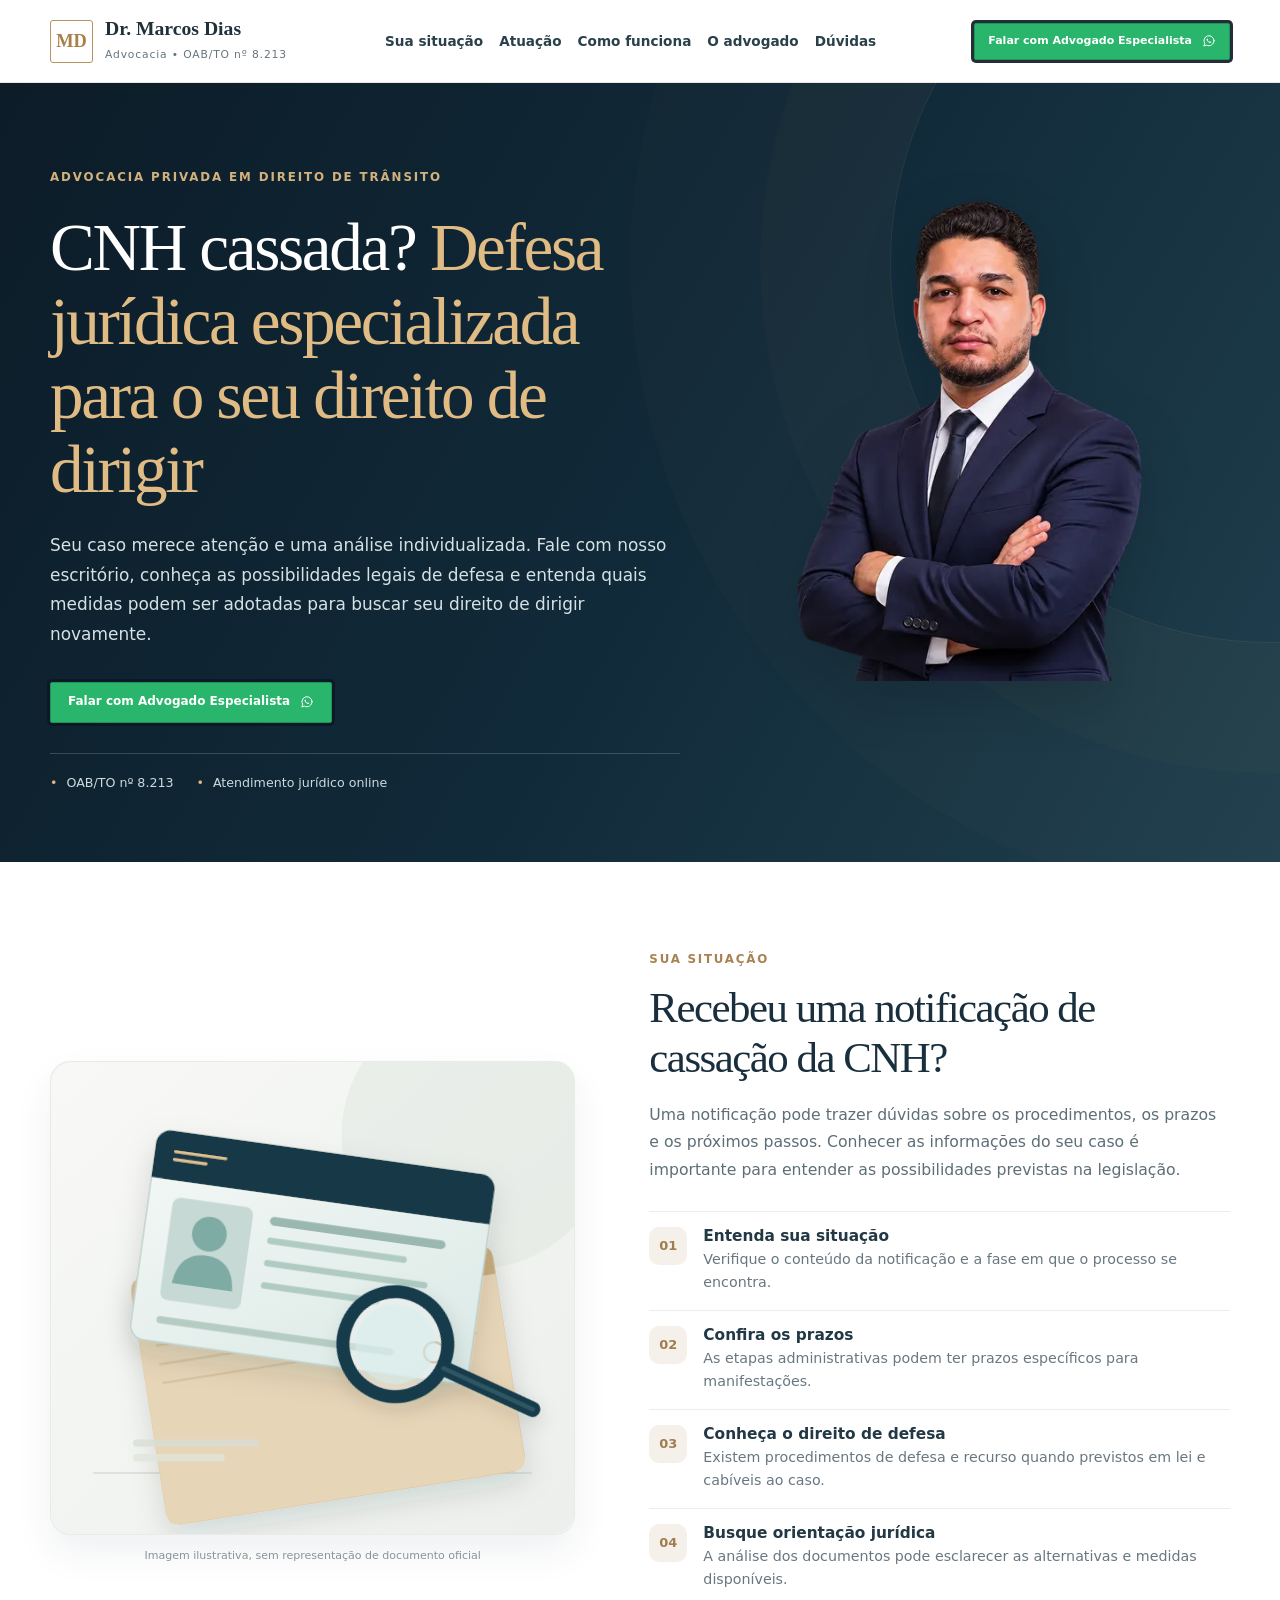
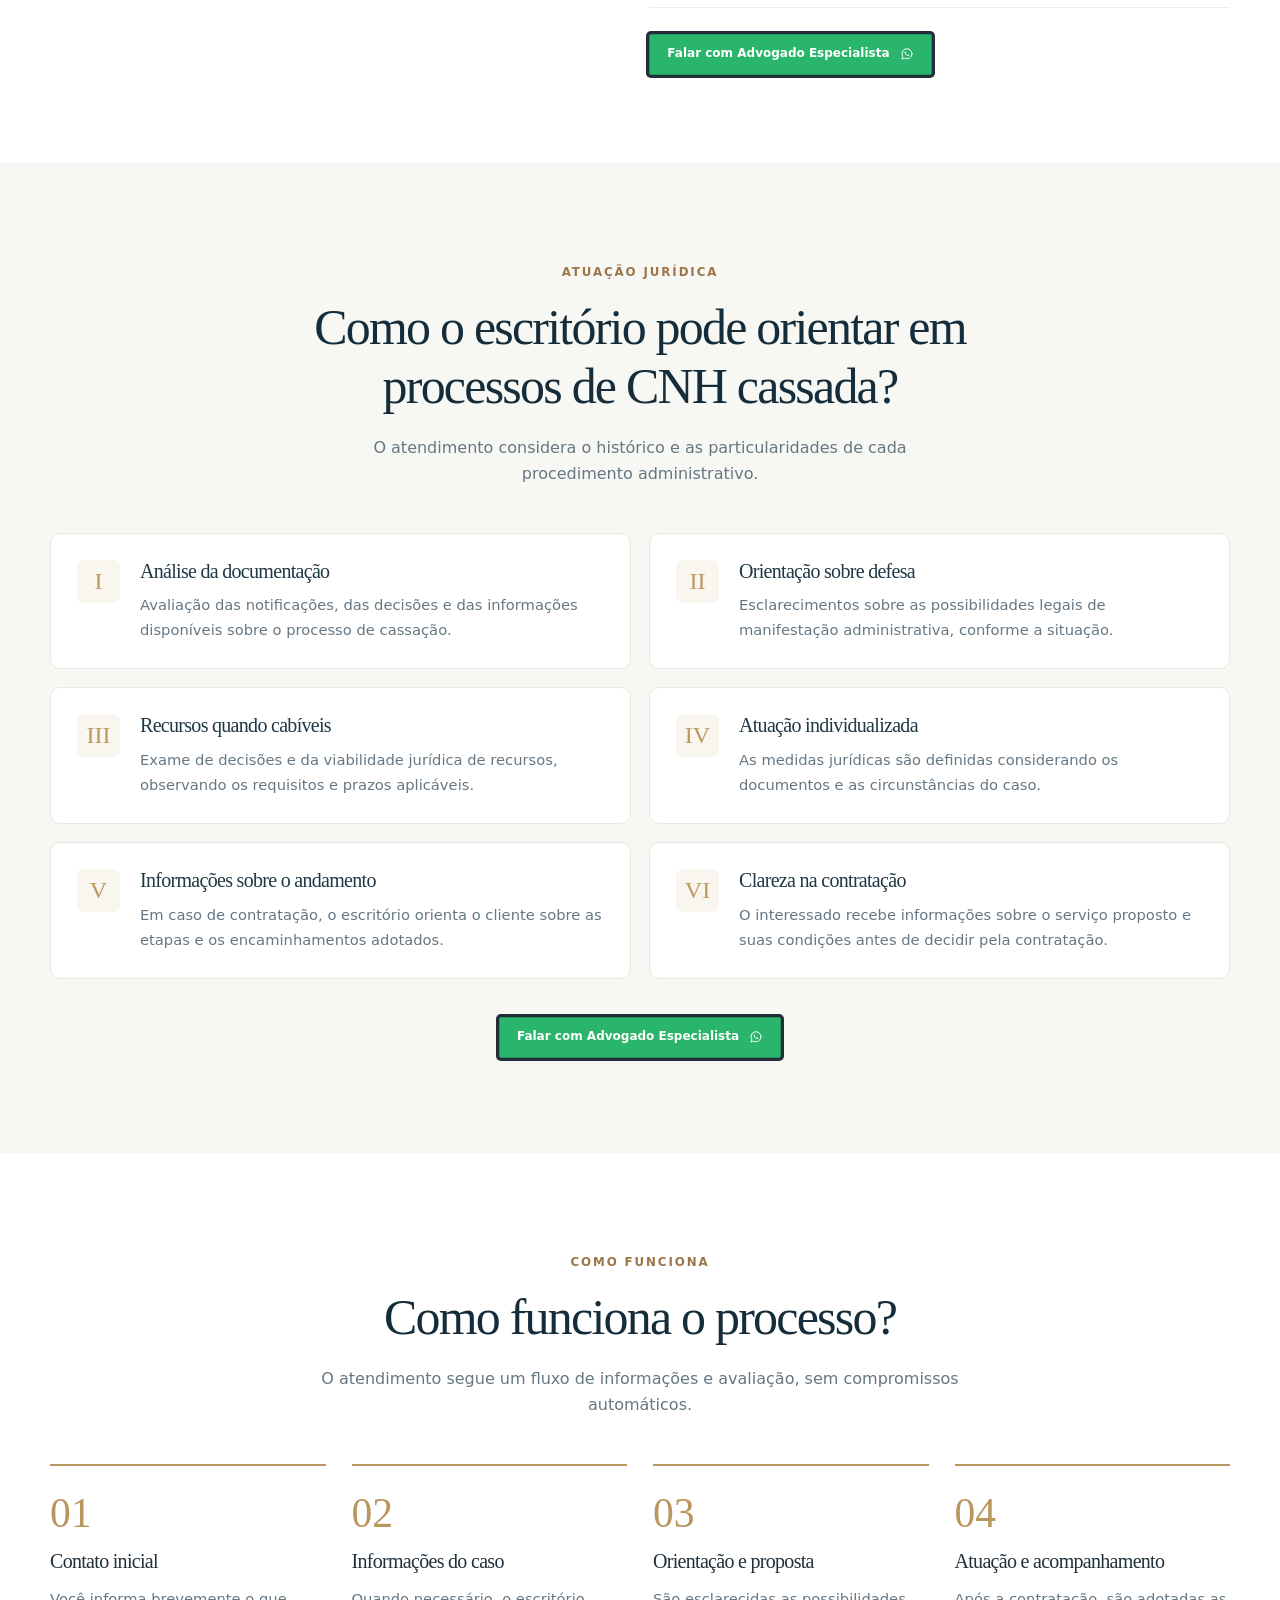
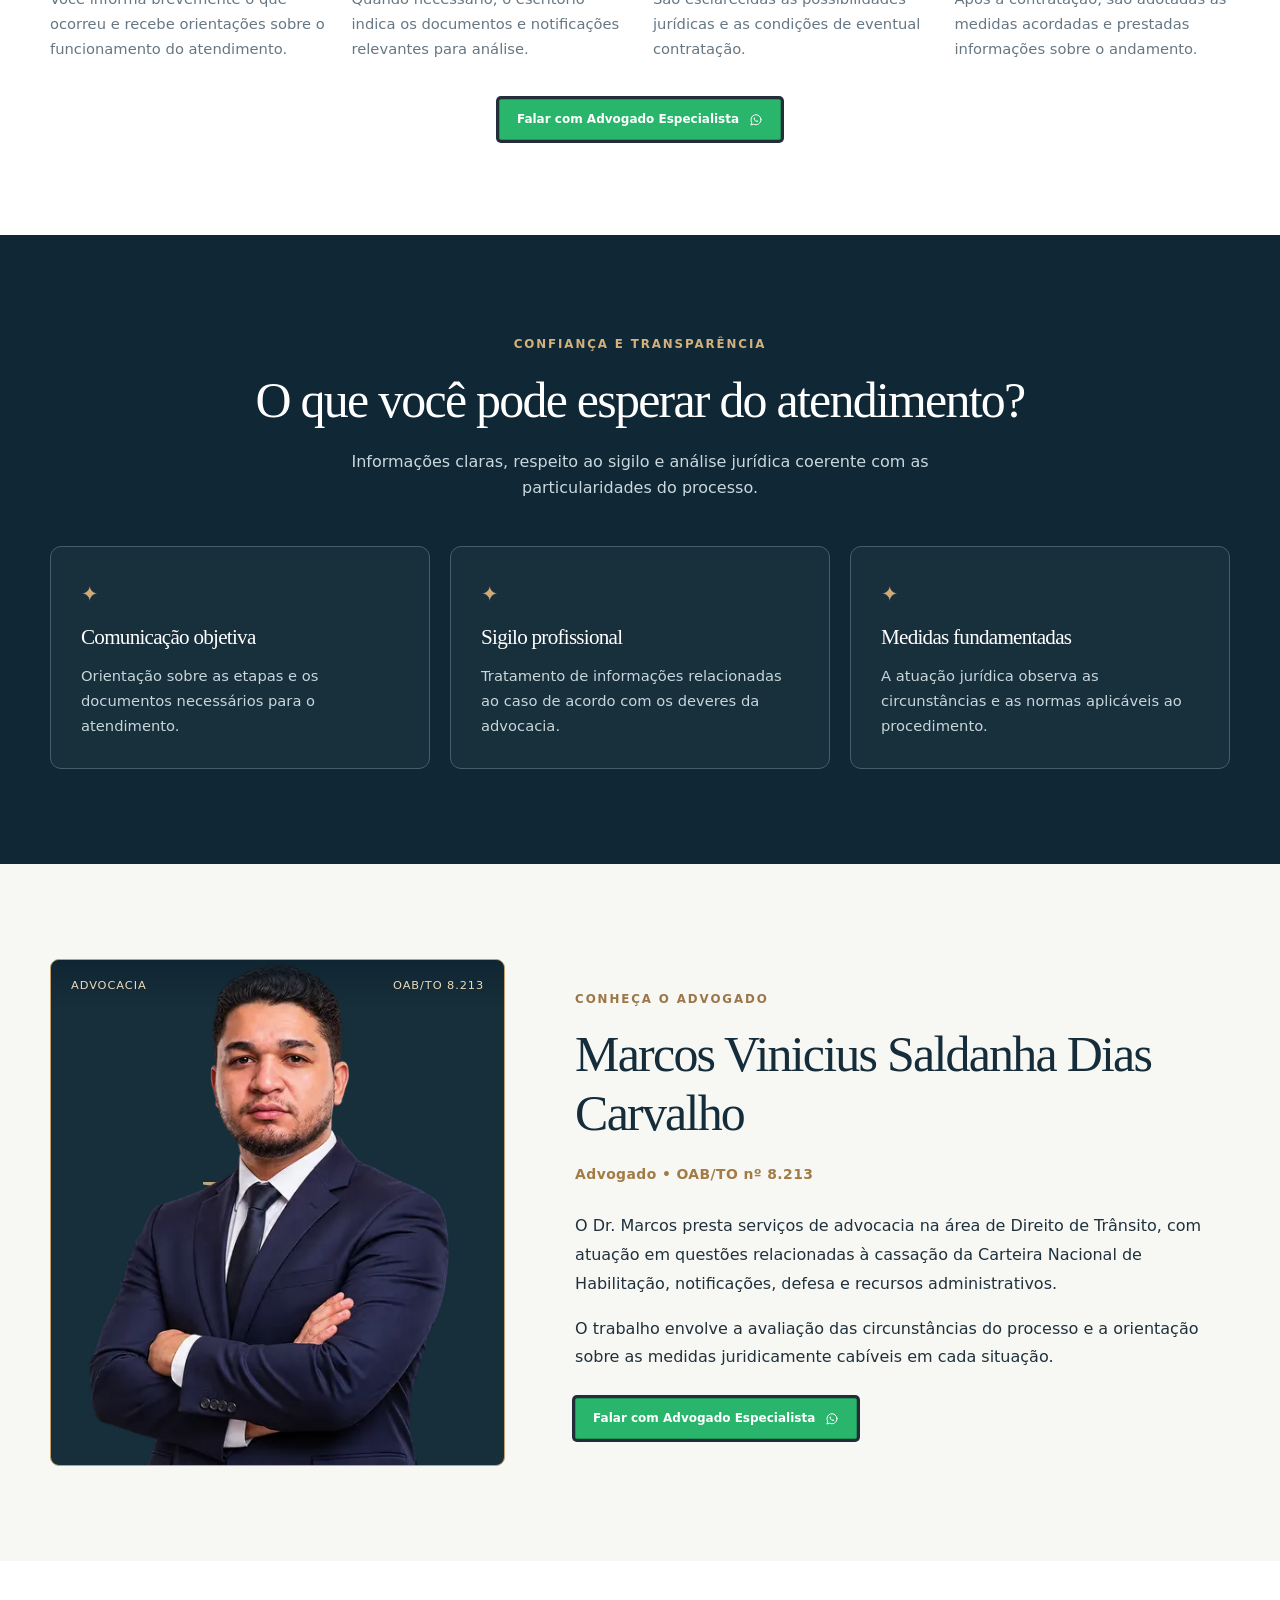
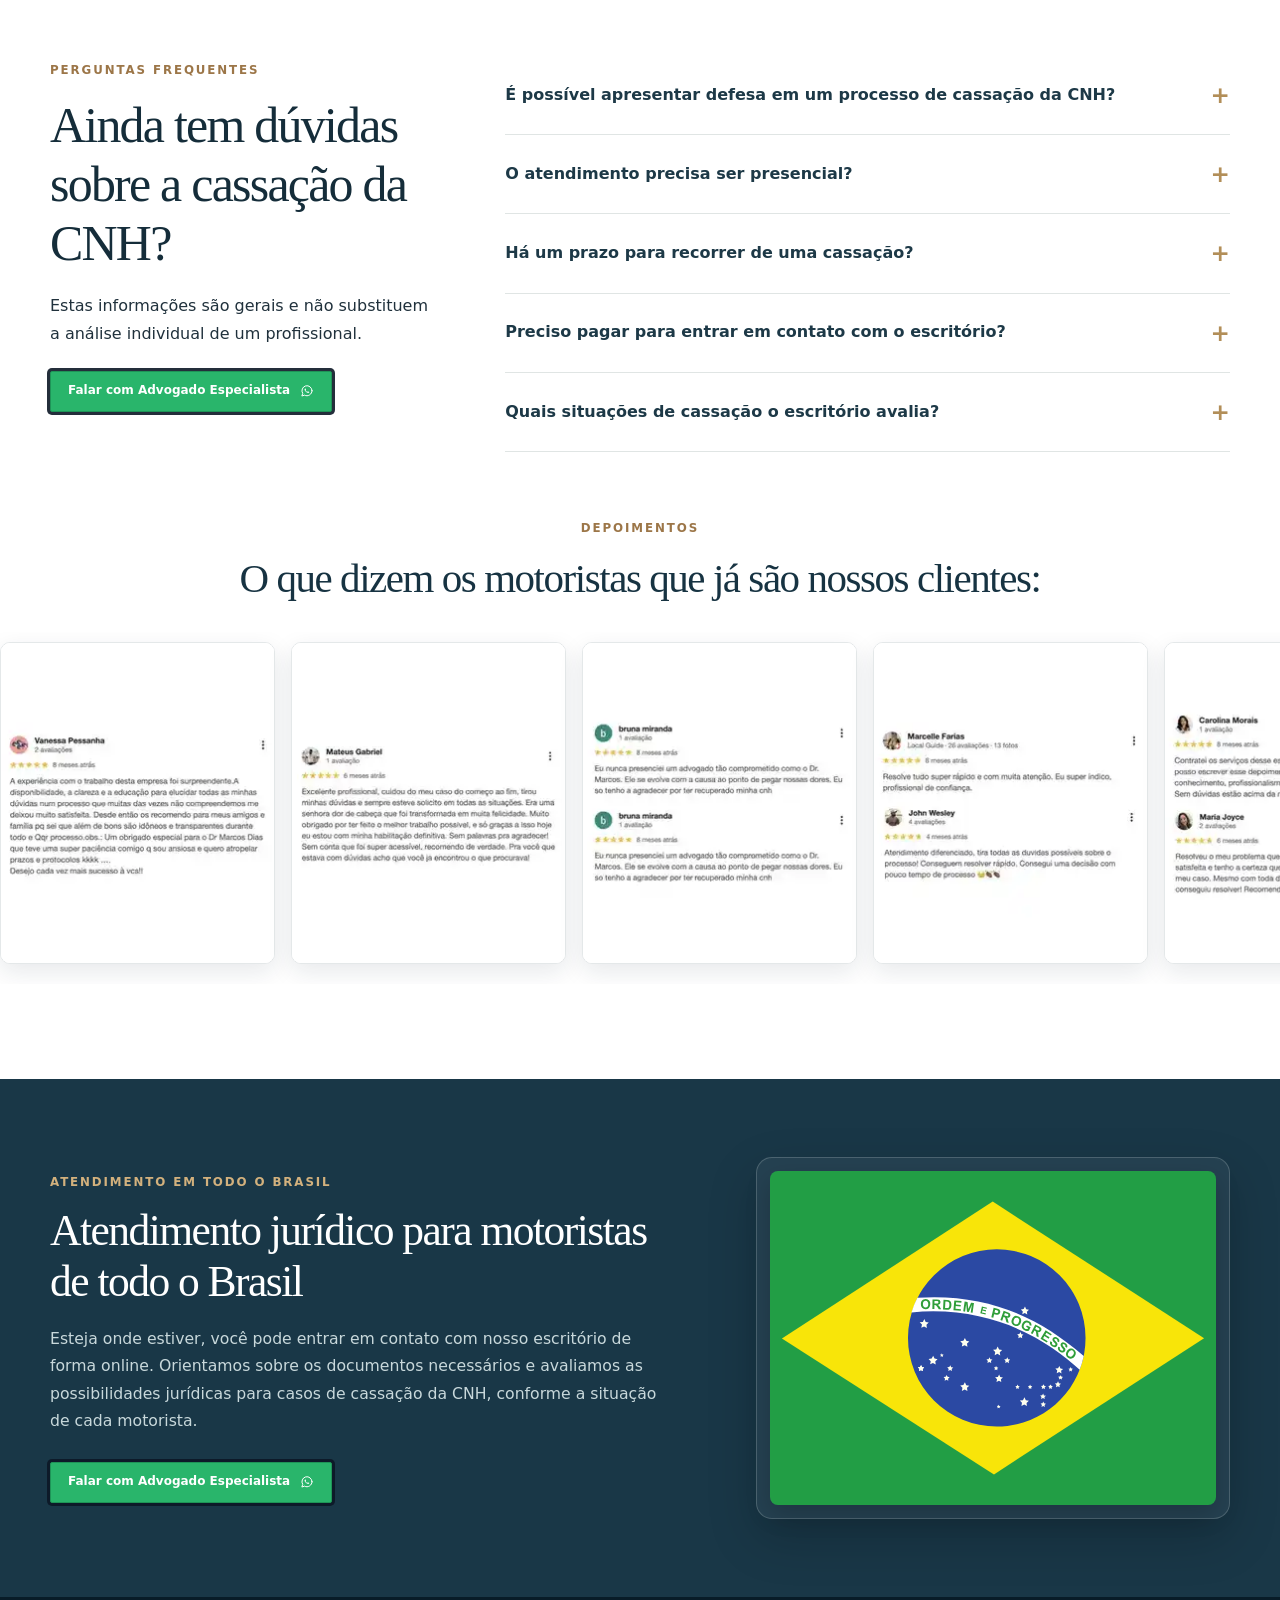
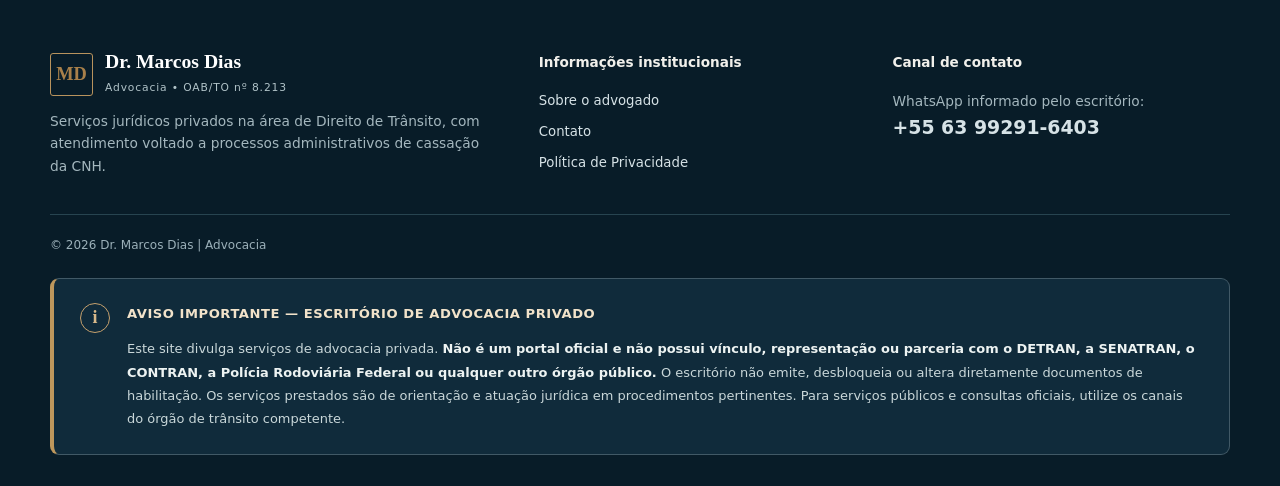
==== conferencia-headline-20261119.html @ 1c8bb564 "Clean preview copy, update legal headline, localize lawyer portrait" ====
<!doctype html>
<html lang="pt-BR">
<head>
<meta charset="UTF-8">
<meta name="viewport" content="width=device-width, initial-scale=1">
<meta name="robots" content="noindex,nofollow">
<meta name="theme-color" content="#101f2b">
<title>CNH Cassada | Direito de Trânsito | Dr. Marcos Dias — Advocacia</title>
<meta name="description" content="Informações sobre defesa e recursos em processos de cassação da CNH. Atendimento jurídico privado com Dr. Marcos Dias, OAB/TO nº 8.213.">
<meta property="og:title" content="CNH Cassada | Dr. Marcos Dias — Advocacia">
<meta property="og:description" content="Orientação jurídica sobre processos de cassação da Carteira Nacional de Habilitação. Escritório de advocacia independente.">
<link rel="icon" href="./assets/favicon.svg" type="image/svg+xml">
<link rel="stylesheet" href="./assets/landing.css?v=20261119-headline-verified">
<link rel="stylesheet" href="./assets/cta-whatsapp.css?v=20261119-headline-verified">
<link rel="stylesheet" href="./assets/reviews-carousel.css?v=20261119-headline-verified">
<link rel="stylesheet" href="./assets/brazil-section.css?v=1">
<link rel="stylesheet" href="./assets/hero-faq-imagens.css?v=2">
</head>
<body class="lp-page">
<header class="lp-header">
  <div class="lp-container lp-header-inner">
    <a class="lp-brand" href="#inicio" aria-label="Página inicial, Dr. Marcos Dias">
      <span class="lp-monogram" aria-hidden="true">MD</span>
      <span><b>Dr. Marcos Dias</b><small>Advocacia • OAB/TO nº 8.213</small></span>
    </a>
    <nav class="lp-nav" aria-label="Menu principal">
      <a href="#situacao">Sua situação</a><a href="#atuacao">Atuação</a><a href="#etapas">Como funciona</a><a href="#advogado">O advogado</a><a href="#duvidas">Dúvidas</a>
    </nav>
    <a class="lp-btn lp-btn-sm lp-btn-dark lp-header-button wa-cta" href="https://wa.me/5563992916403?text=Ol%C3%A1!%20estou%20vindo%20do%20google%20e%20procuro%20por%20advogado%20especialista%20em%20direito%20de%20transito" target="_blank" rel="noopener noreferrer" aria-label="Falar com advogado especialista no WhatsApp"><svg class="wa-cta-icon" viewBox="0 0 24 24" aria-hidden="true" focusable="false" fill="none" xmlns="http://www.w3.org/2000/svg"><path d="M20.6 11.6a8.6 8.6 0 0 1-12.8 7.5L3.2 20.6l1.5-4.5A8.6 8.6 0 1 1 20.6 11.6Z" stroke="currentColor" stroke-width="1.7" stroke-linecap="round" stroke-linejoin="round"/><path d="M8.4 8c-.5.3-.8 1.1-.5 2.1.5 1.7 2.7 4 4.7 4.9 1.2.5 2.5.3 3-.3l.4-.9-2.7-1.3-.9 1c-1.2-.6-2.2-1.6-2.9-2.9l.9-.9-1.2-2.3-.8.6Z" fill="currentColor"/></svg><span class="wa-cta-copy"><span class="wa-cta-label">Falar com Advogado Especialista</span></span></a>
    <details class="lp-mobile-menu"><summary aria-label="Abrir menu">Menu <span aria-hidden="true">☰</span></summary><nav aria-label="Menu para celular"><a href="#situacao">Sua situação</a><a href="#atuacao">Atuação</a><a href="#etapas">Como funciona</a><a href="#advogado">O advogado</a><a href="#duvidas">Dúvidas</a><a href="./contato.html">Contato</a></nav></details>
  </div>
</header>

<main id="inicio">
<section class="lp-hero" aria-labelledby="lp-main-heading">
  <div class="lp-container lp-hero-grid">
    <div class="lp-hero-copy">
      <span class="lp-kicker lp-kicker-gold">ADVOCACIA PRIVADA EM DIREITO DE TRÂNSITO</span>
      <h1 id="lp-main-heading">CNH cassada? <span>Defesa jurídica especializada para o seu direito de dirigir</span></h1>
      <p>Seu caso merece atenção e uma análise individualizada. Fale com nosso escritório, conheça as possibilidades legais de defesa e entenda quais medidas podem ser adotadas para buscar seu direito de dirigir novamente.</p>
      <div class="lp-hero-actions"><a class="lp-btn lp-btn-gold wa-cta" href="https://wa.me/5563992916403?text=Ol%C3%A1!%20estou%20vindo%20do%20google%20e%20procuro%20por%20advogado%20especialista%20em%20direito%20de%20transito" target="_blank" rel="noopener noreferrer" aria-label="Falar com advogado especialista no WhatsApp"><svg class="wa-cta-icon" viewBox="0 0 24 24" aria-hidden="true" focusable="false" fill="none" xmlns="http://www.w3.org/2000/svg"><path d="M20.6 11.6a8.6 8.6 0 0 1-12.8 7.5L3.2 20.6l1.5-4.5A8.6 8.6 0 1 1 20.6 11.6Z" stroke="currentColor" stroke-width="1.7" stroke-linecap="round" stroke-linejoin="round"/><path d="M8.4 8c-.5.3-.8 1.1-.5 2.1.5 1.7 2.7 4 4.7 4.9 1.2.5 2.5.3 3-.3l.4-.9-2.7-1.3-.9 1c-1.2-.6-2.2-1.6-2.9-2.9l.9-.9-1.2-2.3-.8.6Z" fill="currentColor"/></svg><span class="wa-cta-copy"><span class="wa-cta-label">Falar com Advogado Especialista</span></span></a></div>
      <div class="lp-hero-facts"><span>OAB/TO nº 8.213</span><span>Atendimento jurídico online</span></div>
    </div>
    <div class="lp-hero-portrait"><img src="./assets/advogado-hero-20261119.webp" alt="Advogado Dr. Marcos Dias de terno azul-marinho, com os braços cruzados e fundo transparente" width="570" height="546" fetchpriority="high" decoding="async"></div>
  </div>
</section>



<section class="lp-section lp-situation-white" id="situacao" aria-labelledby="lp-situation-title">
  <div class="lp-container lp-situation-grid">
    <figure class="lp-situation-photo">
      <img src="./assets/analise-cnh.svg" alt="Ilustração de documento de habilitação genérico, pasta de documentos e lupa, representando análise jurídica de uma CNH" width="720" height="650" loading="lazy" decoding="async">
      <figcaption>Imagem ilustrativa, sem representação de documento oficial</figcaption>
    </figure>
    <div class="lp-situation-content">
      <span class="lp-situation-eyebrow">SUA SITUAÇÃO</span>
      <h2 class="lp-situation-heading" id="lp-situation-title">Recebeu uma notificação de cassação da CNH?</h2>
      <p class="lp-situation-lead">Uma notificação pode trazer dúvidas sobre os procedimentos, os prazos e os próximos passos. Conhecer as informações do seu caso é importante para entender as possibilidades previstas na legislação.</p>
      <div class="lp-situation-list">
        <div class="lp-situation-item"><span class="lp-situation-icon" aria-hidden="true">01</span><div><h3>Entenda sua situação</h3><p>Verifique o conteúdo da notificação e a fase em que o processo se encontra.</p></div></div>
        <div class="lp-situation-item"><span class="lp-situation-icon" aria-hidden="true">02</span><div><h3>Confira os prazos</h3><p>As etapas administrativas podem ter prazos específicos para manifestações.</p></div></div>
        <div class="lp-situation-item"><span class="lp-situation-icon" aria-hidden="true">03</span><div><h3>Conheça o direito de defesa</h3><p>Existem procedimentos de defesa e recurso quando previstos em lei e cabíveis ao caso.</p></div></div>
        <div class="lp-situation-item"><span class="lp-situation-icon" aria-hidden="true">04</span><div><h3>Busque orientação jurídica</h3><p>A análise dos documentos pode esclarecer as alternativas e medidas disponíveis.</p></div></div>
      </div>
      <a class="lp-situation-cta wa-cta" href="https://wa.me/5563992916403?text=Ol%C3%A1!%20estou%20vindo%20do%20google%20e%20procuro%20por%20advogado%20especialista%20em%20direito%20de%20transito" target="_blank" rel="noopener noreferrer" aria-label="Falar com advogado especialista no WhatsApp"><svg class="wa-cta-icon" viewBox="0 0 24 24" aria-hidden="true" focusable="false" fill="none" xmlns="http://www.w3.org/2000/svg"><path d="M20.6 11.6a8.6 8.6 0 0 1-12.8 7.5L3.2 20.6l1.5-4.5A8.6 8.6 0 1 1 20.6 11.6Z" stroke="currentColor" stroke-width="1.7" stroke-linecap="round" stroke-linejoin="round"/><path d="M8.4 8c-.5.3-.8 1.1-.5 2.1.5 1.7 2.7 4 4.7 4.9 1.2.5 2.5.3 3-.3l.4-.9-2.7-1.3-.9 1c-1.2-.6-2.2-1.6-2.9-2.9l.9-.9-1.2-2.3-.8.6Z" fill="currentColor"/></svg><span class="wa-cta-copy"><span class="wa-cta-label">Falar com Advogado Especialista</span></span></a>
    </div>
  </div>
</section>

<section class="lp-section lp-section-light" id="atuacao">
  <div class="lp-container">
    <div class="lp-heading-center"><span class="lp-kicker">ATUAÇÃO JURÍDICA</span><h2>Como o escritório pode orientar em processos de CNH cassada?</h2><p>O atendimento considera o histórico e as particularidades de cada procedimento administrativo.</p></div>
    <div class="lp-benefit-grid">
      <article class="lp-benefit"><span class="lp-icon-line" aria-hidden="true">I</span><div><h3>Análise da documentação</h3><p>Avaliação das notificações, das decisões e das informações disponíveis sobre o processo de cassação.</p></div></article>
      <article class="lp-benefit"><span class="lp-icon-line" aria-hidden="true">II</span><div><h3>Orientação sobre defesa</h3><p>Esclarecimentos sobre as possibilidades legais de manifestação administrativa, conforme a situação.</p></div></article>
      <article class="lp-benefit"><span class="lp-icon-line" aria-hidden="true">III</span><div><h3>Recursos quando cabíveis</h3><p>Exame de decisões e da viabilidade jurídica de recursos, observando os requisitos e prazos aplicáveis.</p></div></article>
      <article class="lp-benefit"><span class="lp-icon-line" aria-hidden="true">IV</span><div><h3>Atuação individualizada</h3><p>As medidas jurídicas são definidas considerando os documentos e as circunstâncias do caso.</p></div></article>
      <article class="lp-benefit"><span class="lp-icon-line" aria-hidden="true">V</span><div><h3>Informações sobre o andamento</h3><p>Em caso de contratação, o escritório orienta o cliente sobre as etapas e os encaminhamentos adotados.</p></div></article>
      <article class="lp-benefit"><span class="lp-icon-line" aria-hidden="true">VI</span><div><h3>Clareza na contratação</h3><p>O interessado recebe informações sobre o serviço proposto e suas condições antes de decidir pela contratação.</p></div></article>
    </div>
    <div class="lp-center-action"><a class="lp-btn lp-btn-dark wa-cta" href="https://wa.me/5563992916403?text=Ol%C3%A1!%20estou%20vindo%20do%20google%20e%20procuro%20por%20advogado%20especialista%20em%20direito%20de%20transito" target="_blank" rel="noopener noreferrer" aria-label="Falar com advogado especialista no WhatsApp"><svg class="wa-cta-icon" viewBox="0 0 24 24" aria-hidden="true" focusable="false" fill="none" xmlns="http://www.w3.org/2000/svg"><path d="M20.6 11.6a8.6 8.6 0 0 1-12.8 7.5L3.2 20.6l1.5-4.5A8.6 8.6 0 1 1 20.6 11.6Z" stroke="currentColor" stroke-width="1.7" stroke-linecap="round" stroke-linejoin="round"/><path d="M8.4 8c-.5.3-.8 1.1-.5 2.1.5 1.7 2.7 4 4.7 4.9 1.2.5 2.5.3 3-.3l.4-.9-2.7-1.3-.9 1c-1.2-.6-2.2-1.6-2.9-2.9l.9-.9-1.2-2.3-.8.6Z" fill="currentColor"/></svg><span class="wa-cta-copy"><span class="wa-cta-label">Falar com Advogado Especialista</span></span></a></div>
  </div>
</section>

<section class="lp-section" id="etapas">
  <div class="lp-container">
    <div class="lp-heading-center"><span class="lp-kicker">COMO FUNCIONA</span><h2>Como funciona o processo?</h2><p>O atendimento segue um fluxo de informações e avaliação, sem compromissos automáticos.</p></div>
    <div class="lp-steps">
      <article><span>01</span><h3>Contato inicial</h3><p>Você informa brevemente o que ocorreu e recebe orientações sobre o funcionamento do atendimento.</p></article>
      <article><span>02</span><h3>Informações do caso</h3><p>Quando necessário, o escritório indica os documentos e notificações relevantes para análise.</p></article>
      <article><span>03</span><h3>Orientação e proposta</h3><p>São esclarecidas as possibilidades jurídicas e as condições de eventual contratação.</p></article>
      <article><span>04</span><h3>Atuação e acompanhamento</h3><p>Após a contratação, são adotadas as medidas acordadas e prestadas informações sobre o andamento.</p></article>
    </div>
    <div class="lp-center-action"><a class="lp-btn lp-btn-gold wa-cta" href="https://wa.me/5563992916403?text=Ol%C3%A1!%20estou%20vindo%20do%20google%20e%20procuro%20por%20advogado%20especialista%20em%20direito%20de%20transito" target="_blank" rel="noopener noreferrer" aria-label="Falar com advogado especialista no WhatsApp"><svg class="wa-cta-icon" viewBox="0 0 24 24" aria-hidden="true" focusable="false" fill="none" xmlns="http://www.w3.org/2000/svg"><path d="M20.6 11.6a8.6 8.6 0 0 1-12.8 7.5L3.2 20.6l1.5-4.5A8.6 8.6 0 1 1 20.6 11.6Z" stroke="currentColor" stroke-width="1.7" stroke-linecap="round" stroke-linejoin="round"/><path d="M8.4 8c-.5.3-.8 1.1-.5 2.1.5 1.7 2.7 4 4.7 4.9 1.2.5 2.5.3 3-.3l.4-.9-2.7-1.3-.9 1c-1.2-.6-2.2-1.6-2.9-2.9l.9-.9-1.2-2.3-.8.6Z" fill="currentColor"/></svg><span class="wa-cta-copy"><span class="wa-cta-label">Falar com Advogado Especialista</span></span></a></div>
  </div>
</section>

<section class="lp-section lp-section-deep" id="transparencia">
  <div class="lp-container">
    <div class="lp-heading-center lp-heading-inverse"><span class="lp-kicker lp-kicker-gold">CONFIANÇA E TRANSPARÊNCIA</span><h2>O que você pode esperar do atendimento?</h2><p>Informações claras, respeito ao sigilo e análise jurídica coerente com as particularidades do processo.</p></div>
    <div class="lp-clarity-grid">
      <article><span aria-hidden="true">✦</span><h3>Comunicação objetiva</h3><p>Orientação sobre as etapas e os documentos necessários para o atendimento.</p></article>
      <article><span aria-hidden="true">✦</span><h3>Sigilo profissional</h3><p>Tratamento de informações relacionadas ao caso de acordo com os deveres da advocacia.</p></article>
      <article><span aria-hidden="true">✦</span><h3>Medidas fundamentadas</h3><p>A atuação jurídica observa as circunstâncias e as normas aplicáveis ao procedimento.</p></article>
    </div>
    
  </div>
</section>

<section class="lp-section lp-section-light" id="advogado">
  <div class="lp-container lp-about-grid">
    <div class="lp-portrait-wrap"><div class="lp-portrait-header"><span>ADVOCACIA</span><span>OAB/TO 8.213</span></div><img src="./assets/advogado-marcos-dias.webp" alt="Retrato do advogado Dr. Marcos Dias" loading="lazy" width="570" height="546"></div>
    <div class="lp-about-copy"><span class="lp-kicker">CONHEÇA O ADVOGADO</span><h2>Marcos Vinicius Saldanha Dias Carvalho</h2><p class="lp-oab">Advogado • OAB/TO nº 8.213</p><p>O Dr. Marcos presta serviços de advocacia na área de Direito de Trânsito, com atuação em questões relacionadas à cassação da Carteira Nacional de Habilitação, notificações, defesa e recursos administrativos.</p><p>O trabalho envolve a avaliação das circunstâncias do processo e a orientação sobre as medidas juridicamente cabíveis em cada situação.</p><a class="lp-btn lp-btn-dark wa-cta" href="https://wa.me/5563992916403?text=Ol%C3%A1!%20estou%20vindo%20do%20google%20e%20procuro%20por%20advogado%20especialista%20em%20direito%20de%20transito" target="_blank" rel="noopener noreferrer" aria-label="Falar com advogado especialista no WhatsApp"><svg class="wa-cta-icon" viewBox="0 0 24 24" aria-hidden="true" focusable="false" fill="none" xmlns="http://www.w3.org/2000/svg"><path d="M20.6 11.6a8.6 8.6 0 0 1-12.8 7.5L3.2 20.6l1.5-4.5A8.6 8.6 0 1 1 20.6 11.6Z" stroke="currentColor" stroke-width="1.7" stroke-linecap="round" stroke-linejoin="round"/><path d="M8.4 8c-.5.3-.8 1.1-.5 2.1.5 1.7 2.7 4 4.7 4.9 1.2.5 2.5.3 3-.3l.4-.9-2.7-1.3-.9 1c-1.2-.6-2.2-1.6-2.9-2.9l.9-.9-1.2-2.3-.8.6Z" fill="currentColor"/></svg><span class="wa-cta-copy"><span class="wa-cta-label">Falar com Advogado Especialista</span></span></a></div>
  </div>
</section>



<section class="lp-section" id="duvidas">
  <div class="lp-container lp-faq-grid">
    <div><span class="lp-kicker">PERGUNTAS FREQUENTES</span><h2>Ainda tem dúvidas sobre a cassação da CNH?</h2><p>Estas informações são gerais e não substituem a análise individual de um profissional.</p><a class="lp-btn lp-btn-dark wa-cta" href="https://wa.me/5563992916403?text=Ol%C3%A1!%20estou%20vindo%20do%20google%20e%20procuro%20por%20advogado%20especialista%20em%20direito%20de%20transito" target="_blank" rel="noopener noreferrer" aria-label="Falar com advogado especialista no WhatsApp"><svg class="wa-cta-icon" viewBox="0 0 24 24" aria-hidden="true" focusable="false" fill="none" xmlns="http://www.w3.org/2000/svg"><path d="M20.6 11.6a8.6 8.6 0 0 1-12.8 7.5L3.2 20.6l1.5-4.5A8.6 8.6 0 1 1 20.6 11.6Z" stroke="currentColor" stroke-width="1.7" stroke-linecap="round" stroke-linejoin="round"/><path d="M8.4 8c-.5.3-.8 1.1-.5 2.1.5 1.7 2.7 4 4.7 4.9 1.2.5 2.5.3 3-.3l.4-.9-2.7-1.3-.9 1c-1.2-.6-2.2-1.6-2.9-2.9l.9-.9-1.2-2.3-.8.6Z" fill="currentColor"/></svg><span class="wa-cta-copy"><span class="wa-cta-label">Falar com Advogado Especialista</span></span></a></div>
    <div class="lp-faq-list">
      <details><summary>É possível apresentar defesa em um processo de cassação da CNH?</summary><p>Em muitos procedimentos de cassação, a legislação assegura a apresentação de defesa e de recursos nas etapas cabíveis. A possibilidade de modificar uma decisão depende das circunstâncias do caso, dos documentos e do estágio do processo, sem garantia de resultado.</p></details>
      <details><summary>O atendimento precisa ser presencial?</summary><p>Não necessariamente. O contato e a orientação inicial podem ocorrer de forma online, facilitando o atendimento a pessoas de diferentes regiões. Se alguma etapa exigir providência presencial ou específica, o escritório explicará previamente.</p></details>
      <details><summary>Há um prazo para recorrer de uma cassação?</summary><p>Sim. Os procedimentos administrativos possuem etapas e prazos próprios, indicados nas notificações e nas regras aplicáveis. É importante identificar a data da ciência da decisão e conferir o órgão responsável antes de definir qualquer medida.</p></details>
      <details><summary>Preciso pagar para entrar em contato com o escritório?</summary><p>O primeiro contato pode ser feito sem compromisso de contratação. Caso seja necessário um exame jurídico mais aprofundado ou a elaboração de defesa, as condições de atendimento e os honorários serão esclarecidos antecipadamente.</p></details>
      <details><summary>Quais situações de cassação o escritório avalia?</summary><p>O escritório recebe consultas sobre diferentes motivos de cassação da habilitação. Cada situação é examinada individualmente para identificar se existe atuação jurídica cabível, quais documentos são relevantes e quais providências podem ser consideradas.</p></details>
    </div>
  </div>
<div class="lp-container faq-shots-heading"><span class="lp-kicker">DEPOIMENTOS</span><h3>O que dizem os motoristas que já são nossos clientes:</h3></div><div class="faq-shots-viewport" role="region" aria-roledescription="carrossel" aria-label="Avaliações em imagens fornecidas pelo escritório" tabindex="0"><div class="faq-shots-track" aria-live="off"><div class="faq-shots-set"><figure class="faq-shot" role="img" aria-label="Captura da avaliação de Vanessa Pessanha" tabindex="0"><div class="faq-shot-photo" style="background-position:0% 50%"></div></figure><figure class="faq-shot" role="img" aria-label="Captura da avaliação de Mateus Gabriel" tabindex="0"><div class="faq-shot-photo" style="background-position:12.5% 50%"></div></figure><figure class="faq-shot" role="img" aria-label="Captura da avaliação de Bruna Miranda" tabindex="0"><div class="faq-shot-photo" style="background-position:25% 50%"></div></figure><figure class="faq-shot" role="img" aria-label="Captura da avaliação de Marcelle Farias e John Wesley" tabindex="0"><div class="faq-shot-photo" style="background-position:37.5% 50%"></div></figure><figure class="faq-shot" role="img" aria-label="Captura da avaliação de Carolina Morais e Maria Joyce" tabindex="0"><div class="faq-shot-photo" style="background-position:50% 50%"></div></figure><figure class="faq-shot" role="img" aria-label="Captura da avaliação de Gislane Baldotto" tabindex="0"><div class="faq-shot-photo" style="background-position:62.5% 50%"></div></figure><figure class="faq-shot" role="img" aria-label="Captura da avaliação de Vanessa Pessanha" tabindex="0"><div class="faq-shot-photo" style="background-position:75% 50%"></div></figure><figure class="faq-shot" role="img" aria-label="Captura da avaliação de Felipe Saraiva" tabindex="0"><div class="faq-shot-photo" style="background-position:87.5% 50%"></div></figure><figure class="faq-shot" role="img" aria-label="Captura da avaliação de Mateus Gabriel" tabindex="0"><div class="faq-shot-photo" style="background-position:100% 50%"></div></figure></div><div class="faq-shots-set" aria-hidden="true"><figure class="faq-shot" aria-hidden="true"><div class="faq-shot-photo" style="background-position:0% 50%"></div></figure><figure class="faq-shot" aria-hidden="true"><div class="faq-shot-photo" style="background-position:12.5% 50%"></div></figure><figure class="faq-shot" aria-hidden="true"><div class="faq-shot-photo" style="background-position:25% 50%"></div></figure><figure class="faq-shot" aria-hidden="true"><div class="faq-shot-photo" style="background-position:37.5% 50%"></div></figure><figure class="faq-shot" aria-hidden="true"><div class="faq-shot-photo" style="background-position:50% 50%"></div></figure><figure class="faq-shot" aria-hidden="true"><div class="faq-shot-photo" style="background-position:62.5% 50%"></div></figure><figure class="faq-shot" aria-hidden="true"><div class="faq-shot-photo" style="background-position:75% 50%"></div></figure><figure class="faq-shot" aria-hidden="true"><div class="faq-shot-photo" style="background-position:87.5% 50%"></div></figure><figure class="faq-shot" aria-hidden="true"><div class="faq-shot-photo" style="background-position:100% 50%"></div></figure></div></div></div>
</section>

<section class="lp-final-cta" id="atendimento-brasil">
  <div class="lp-container lp-final-inner lp-brazil-layout">
    <div class="lp-brazil-content">
      <span class="lp-kicker lp-kicker-gold">ATENDIMENTO EM TODO O BRASIL</span>
      <h2>Atendimento jurídico para motoristas de todo o Brasil</h2>
      <p>Esteja onde estiver, você pode entrar em contato com nosso escritório de forma online. Orientamos sobre os documentos necessários e avaliamos as possibilidades jurídicas para casos de cassação da CNH, conforme a situação de cada motorista.</p>
      <div class="lp-brazil-action"><a class="lp-btn lp-btn-gold wa-cta" href="https://wa.me/5563992916403?text=Ol%C3%A1!%20estou%20vindo%20do%20google%20e%20procuro%20por%20advogado%20especialista%20em%20direito%20de%20transito" target="_blank" rel="noopener noreferrer" aria-label="Falar com advogado especialista no WhatsApp"><svg class="wa-cta-icon" viewBox="0 0 24 24" aria-hidden="true" focusable="false" fill="none" xmlns="http://www.w3.org/2000/svg"><path d="M20.6 11.6a8.6 8.6 0 0 1-12.8 7.5L3.2 20.6l1.5-4.5A8.6 8.6 0 1 1 20.6 11.6Z" stroke="currentColor" stroke-width="1.7" stroke-linecap="round" stroke-linejoin="round"/><path d="M8.4 8c-.5.3-.8 1.1-.5 2.1.5 1.7 2.7 4 4.7 4.9 1.2.5 2.5.3 3-.3l.4-.9-2.7-1.3-.9 1c-1.2-.6-2.2-1.6-2.9-2.9l.9-.9-1.2-2.3-.8.6Z" fill="currentColor"/></svg><span class="wa-cta-copy"><span class="wa-cta-label">Falar com Advogado Especialista</span></span></a></div>
    </div>
    <figure class="lp-brazil-figure">
      <img src="./assets/bandeira-brasil.svg" alt="Bandeira do Brasil" width="640" height="480" loading="lazy" decoding="async">
    </figure>
  </div>
</section>
</main>

<footer class="lp-footer">
 <div class="lp-container">
   <div class="lp-footer-top"><div><a class="lp-brand lp-brand-footer" href="#inicio"><span class="lp-monogram" aria-hidden="true">MD</span><span><b>Dr. Marcos Dias</b><small>Advocacia • OAB/TO nº 8.213</small></span></a><p>Serviços jurídicos privados na área de Direito de Trânsito, com atendimento voltado a processos administrativos de cassação da CNH.</p></div><div><strong>Informações institucionais</strong><nav aria-label="Links institucionais"><a href="./sobre.html">Sobre o advogado</a><a href="./contato.html">Contato</a><a href="./politica-de-privacidade.html">Política de Privacidade</a></nav></div><div><strong>Canal de contato</strong><p>WhatsApp informado pelo escritório:</p><a class="lp-footer-phone" href="https://wa.me/5563992916403?text=Ol%C3%A1!%20estou%20vindo%20do%20google%20e%20procuro%20por%20advogado%20especialista%20em%20direito%20de%20transito" target="_blank" rel="noopener noreferrer">+55 63 99291-6403</a></div></div>
   <div class="lp-copyright">© 2026 Dr. Marcos Dias | Advocacia</div>
   <div class="disclaimer-publico" role="note" aria-label="Aviso institucional: advocacia independente"><div class="disclaimer-publico__icon" aria-hidden="true">i</div><div><strong>AVISO IMPORTANTE — ESCRITÓRIO DE ADVOCACIA PRIVADO</strong><p>Este site divulga serviços de advocacia privada. <strong>Não é um portal oficial e não possui vínculo, representação ou parceria com o DETRAN, a SENATRAN, o CONTRAN, a Polícia Rodoviária Federal ou qualquer outro órgão público.</strong> O escritório não emite, desbloqueia ou altera diretamente documentos de habilitação. Os serviços prestados são de orientação e atuação jurídica em procedimentos pertinentes. Para serviços públicos e consultas oficiais, utilize os canais do órgão de trânsito competente.</p></div></div>
 </div>
</footer>
<div class="lp-mobile-whats"><a class="wa-cta" href="https://wa.me/5563992916403?text=Ol%C3%A1!%20estou%20vindo%20do%20google%20e%20procuro%20por%20advogado%20especialista%20em%20direito%20de%20transito" target="_blank" rel="noopener noreferrer" aria-label="Falar com advogado especialista no WhatsApp"><svg class="wa-cta-icon" viewBox="0 0 24 24" aria-hidden="true" focusable="false" fill="none" xmlns="http://www.w3.org/2000/svg"><path d="M20.6 11.6a8.6 8.6 0 0 1-12.8 7.5L3.2 20.6l1.5-4.5A8.6 8.6 0 1 1 20.6 11.6Z" stroke="currentColor" stroke-width="1.7" stroke-linecap="round" stroke-linejoin="round"/><path d="M8.4 8c-.5.3-.8 1.1-.5 2.1.5 1.7 2.7 4 4.7 4.9 1.2.5 2.5.3 3-.3l.4-.9-2.7-1.3-.9 1c-1.2-.6-2.2-1.6-2.9-2.9l.9-.9-1.2-2.3-.8.6Z" fill="currentColor"/></svg><span class="wa-cta-copy"><span class="wa-cta-label">Falar com Advogado Especialista</span></span></a></div>
</body>
</html>
---- assets/landing.css ----
/* Estilos isolados da página inicial. Evita conflitos de versões anteriores. */
:root{color-scheme:light}
*,*::before,*::after{box-sizing:border-box}
html{scroll-behavior:smooth;scroll-padding-top:90px}
body.lp-page{margin:0;background:#fff;color:#20313c;font-family:system-ui,-apple-system,"Segoe UI",Arial,sans-serif;line-height:1.65}
.lp-page h1,.lp-page h2,.lp-page h3,.lp-page p{margin:0}
.lp-page h1,.lp-page h2,.lp-page h3{line-height:1.18}
.lp-page a{color:inherit}
.lp-page :focus-visible{outline:3px solid #d0a669;outline-offset:3px}
.lp-page img{max-width:100%}
.lp-page .preview-flag{background:#f0e7d9;color:#6a502c;text-align:center;padding:8px 14px;font-size:.76rem;font-weight:700;letter-spacing:.015em}
.lp-page .disclaimer-publico{display:flex;align-items:flex-start;gap:17px;background:#152d3b;border:1px solid #49606a;border-left:4px solid #c6a16d;border-radius:9px;padding:24px 26px;margin-top:27px}
.lp-page .disclaimer-publico__icon{flex:0 0 30px;display:grid;place-items:center;width:30px;height:30px;border:1px solid #c6a16d;border-radius:50%;color:#d8b98a;font:700 1.12rem Georgia,serif}
.lp-page .disclaimer-publico strong{display:block;color:#f2e3ca;font-family:inherit;font-size:.82rem;letter-spacing:.04em;margin-bottom:10px}
.lp-page .disclaimer-publico p{color:#c9d7d9;font-size:.81rem;line-height:1.8}
.lp-page .disclaimer-publico p strong{display:inline;color:#edf3f2;font-size:inherit;letter-spacing:normal;font-weight:700;margin:0}
@media(max-width:640px){
.lp-page .disclaimer-publico{padding:17px 15px;gap:11px}
.lp-page .disclaimer-publico__icon{flex-basis:25px;width:25px;height:25px}
.lp-page .disclaimer-publico p{font-size:.77rem}
}

/* Landing page v6 — cassação da CNH: estrutura informativa, sem imagem de herói */
.lp-page{font-family:system-ui,-apple-system,"Segoe UI",Arial,sans-serif;color:#20313c;background:#fff}
.lp-page h1,.lp-page h2,.lp-page h3{font-family:Georgia,"Times New Roman",serif;font-weight:500;letter-spacing:-.035em}
.lp-page a{text-decoration:none}
.lp-container{width:min(1180px,calc(100% - 48px));margin:0 auto}
.lp-header{background:#fff;border-bottom:1px solid #e9e7e3;position:sticky;top:0;z-index:50}
.lp-header-inner{display:flex;align-items:center;justify-content:space-between;min-height:82px;gap:23px}
.lp-brand{display:inline-flex;align-items:center;gap:12px;flex-shrink:0;color:#102b3a}
.lp-brand b{display:block;font:600 1.23rem Georgia,serif;line-height:1.05}
.lp-brand small{display:block;font-size:.67rem;letter-spacing:.08em;color:#65747d;margin-top:7px}
.lp-monogram{display:grid;place-items:center;width:43px;height:43px;border:1px solid #b8935d;border-radius:3px;color:#a8804a;font:600 1.15rem Georgia,serif}
.lp-nav{display:flex;gap:26px;align-items:center;font-weight:650;color:#2a414b;font-size:.85rem}
.lp-nav a:hover{color:#a47f4b}
.lp-btn{border-radius:6px;padding:15px 23px;display:inline-flex;gap:12px;align-items:center;justify-content:center;text-align:center;font-family:system-ui,sans-serif;font-weight:750;font-size:.89rem;line-height:1.25;transition:background .18s,transform .18s;white-space:normal}
.lp-btn:hover{transform:translateY(-2px)}
.lp-btn-sm{padding:12px 16px;font-size:.78rem}
.lp-btn-gold{background:#c5a06a;color:#102231!important}
.lp-btn-gold:hover{background:#ddba86}
.lp-btn-dark{background:#142d3a;color:#fff!important}
.lp-btn-dark:hover{background:#284757}
.lp-btn-outline{border:1px solid rgba(255,255,255,.45);color:#fff!important}
.lp-btn-outline:hover{background:rgba(255,255,255,.1)}
.lp-mobile-menu{display:none}
.lp-hero{position:relative;overflow:hidden;background:linear-gradient(120deg,#0c1c28 0%,#112a39 53%,#203f4e 100%);color:#fff;min-height:680px;display:flex;align-items:center}
.lp-hero:before{content:"";position:absolute;width:760px;height:760px;border:1px solid rgba(205,174,120,.12);border-radius:50%;top:-210px;right:-190px;box-shadow:0 0 0 130px rgba(197,160,106,.025),0 0 0 260px rgba(197,160,106,.02)}
.lp-hero-grid{display:grid;grid-template-columns:1.2fr .8fr;gap:65px;align-items:center;padding:90px 0;position:relative;z-index:1}
.lp-kicker{font-size:.74rem;color:#9c7648;letter-spacing:.16em;font-weight:800;text-transform:uppercase}
.lp-kicker-gold{color:#d3b17d}
.lp-hero h1{font-size:clamp(2.9rem,5.25vw,5.1rem);line-height:1.1;margin:22px 0 24px;max-width:750px;color:#fff}
.lp-hero h1 span{color:#e0bb84}
.lp-hero p{max-width:650px;color:#d5e2e5;font-size:1.06rem;line-height:1.8}
.lp-hero-actions{display:flex;flex-wrap:wrap;gap:13px;margin:32px 0 30px}
.lp-hero-facts{display:flex;flex-wrap:wrap;gap:13px 23px;color:#cbdbdf;border-top:1px solid rgba(255,255,255,.17);padding-top:19px;font-size:.79rem}
.lp-hero-facts span:before{content:"•";color:#ddb77d;margin-right:9px}
.lp-hero-display{position:relative;min-height:440px;border:1px solid rgba(208,171,116,.42);border-radius:9px;background:radial-gradient(circle at 40% 18%,rgba(198,160,104,.10),transparent 65%),rgba(0,0,0,.09);display:flex;flex-direction:column;justify-content:center;align-items:center;color:#e3d0ad;overflow:hidden}
.lp-hero-display:before{content:"";position:absolute;width:320px;height:320px;border:1px solid rgba(208,171,116,.18);border-radius:50%;box-shadow:0 0 0 70px rgba(208,171,116,.035)}
.lp-hero-display>*{position:relative;z-index:1}
.lp-hero-overline{position:absolute;top:30px;letter-spacing:.19em;font-size:.67rem}
.lp-hero-emblem{display:grid;place-items:center;border:2px solid #b28d56;width:173px;height:173px;border-radius:50%;box-shadow:0 0 0 10px rgba(200,157,96,.04)}
.lp-hero-emblem span{font:5.8rem Georgia,serif;letter-spacing:-.12em;margin-left:-.15em}
.lp-hero-separator{width:55px;height:1px;background:#b99561;margin:22px auto 15px}
.lp-hero-display strong{font:1.55rem Georgia,serif;font-weight:500}
.lp-hero-display small{color:#c9d8dc;margin-top:8px;font-size:.81rem}
.lp-disclosure{background:#f7f4ee;border-bottom:1px solid #e7e1d7}
.lp-disclosure>.lp-container{display:flex;align-items:center;gap:18px;padding:20px 0}
.lp-disclosure-symbol{display:grid;place-items:center;border:1px solid #b99361;border-radius:50%;color:#9f794c;font:700 1.1rem Georgia,serif;flex-shrink:0;width:35px;height:35px}
.lp-disclosure p{font-size:.87rem;line-height:1.65;color:#586671}
.lp-disclosure strong{color:#223540}
.lp-section{padding:95px 0}
.lp-section-light{background:#f7f7f4}
.lp-heading-center{text-align:center;max-width:790px;margin:0 auto 45px}
.lp-heading-center h2,.lp-about-copy h2,.lp-faq-grid h2{font-size:clamp(2rem,3.9vw,3.55rem);line-height:1.18;color:#152d3a;margin:15px 0 18px}
.lp-heading-center p{max-width:645px;margin:0 auto;color:#667782;font-size:1rem}
.lp-pain-grid{display:grid;grid-template-columns:repeat(4,minmax(0,1fr));gap:17px}
.lp-pain-card{border:1px solid #e5e9e7;padding:27px 22px;background:#fff;border-radius:10px;box-shadow:0 12px 30px rgba(18,45,58,.04)}
.lp-round-icon{display:grid;place-items:center;width:48px;height:48px;border-radius:50%;background:#f3eddf;color:#9f7a47;font:1rem Georgia,serif}
.lp-pain-card h3{font-size:1.3rem;line-height:1.25;color:#1b3542;margin:20px 0 12px}
.lp-pain-card p,.lp-benefit p,.lp-steps p,.lp-clarity-grid p{font-size:.92rem;line-height:1.7;color:#667783}
.lp-inline-note{display:flex;align-items:center;justify-content:space-between;gap:32px;border-left:3px solid #bb955c;background:#f4f1e9;padding:24px 27px;margin-top:30px}
.lp-inline-note strong{display:block;color:#263d49;font-size:1rem;margin-bottom:4px}
.lp-inline-note p{font-size:.88rem}
.lp-inline-note .lp-btn{flex-shrink:0}
.lp-benefit-grid{display:grid;grid-template-columns:repeat(2,minmax(0,1fr));gap:18px}
.lp-benefit{display:flex;gap:20px;background:#fff;padding:26px;border:1px solid #e8e8e1;border-radius:10px}
.lp-icon-line{font:1.5rem Georgia,serif;color:#bd985e;flex:0 0 43px;height:43px;display:grid;place-items:center;background:#f9f5ef;border-radius:7px}
.lp-benefit h3{font-size:1.25rem;color:#1e3845;margin:0 0 9px}
.lp-center-action{text-align:center;margin-top:38px}
.lp-steps{display:grid;grid-template-columns:repeat(4,minmax(0,1fr));gap:26px}
.lp-steps article{border-top:2px solid #ba965f;padding-top:23px}
.lp-steps article span{display:block;font:2.6rem Georgia,serif;color:#ba965f}
.lp-steps h3{font-size:1.25rem;margin:13px 0}
.lp-section-deep{background:#102735;color:#fff}
.lp-heading-inverse h2{color:#fff}
.lp-heading-inverse p{color:#c9d8dd}
.lp-clarity-grid{display:grid;grid-template-columns:repeat(3,minmax(0,1fr));gap:20px}
.lp-clarity-grid article{border:1px solid #435e69;background:rgba(255,255,255,.035);border-radius:11px;padding:30px}
.lp-clarity-grid span{font-size:1.3rem;color:#d0aa75}
.lp-clarity-grid h3{font-size:1.32rem;color:#fff;margin:13px 0}
.lp-clarity-grid p{color:#c7d6da}
.lp-clarity-note{text-align:center;color:#aec1c7;font-size:.76rem;margin-top:30px}
.lp-about-grid{display:grid;grid-template-columns:.82fr 1.18fr;gap:70px;align-items:center}
.lp-portrait-wrap{position:relative;min-height:490px;background:#172f3b;border:1px solid #c1a06d;overflow:hidden;border-radius:9px;display:flex;align-items:center;justify-content:center}
.lp-portrait-wrap img{display:block;width:100%;height:505px;object-fit:cover;object-position:center}
.lp-portrait-header{position:absolute;z-index:2;top:0;left:0;right:0;padding:16px 20px;display:flex;justify-content:space-between;color:#ebdab9;background:linear-gradient(#0c202eac,transparent);font-size:.71rem;letter-spacing:.08em}
.lp-portrait-caption{position:absolute;z-index:2;bottom:0;left:0;right:0;background:#122c3cdb;color:#fff;padding:12px 20px;font-size:.72rem}
.lp-about-copy p{font-size:1rem;line-height:1.8;margin:0 0 16px}
.lp-about-copy .lp-oab{color:#a37b45;font-weight:800;font-size:.87rem;letter-spacing:.03em;margin-bottom:25px}
.lp-smallprint{font-size:.75rem!important;color:#77838c}
.lp-about-copy .lp-btn{margin-top:10px}
.lp-national{background:#0e2838;padding:63px 0;color:#fff}
.lp-national-grid{display:flex;justify-content:space-between;gap:60px;align-items:center}
.lp-national h2{font-size:clamp(2rem,3.2vw,2.8rem);max-width:700px;color:#fff;margin:15px 0}
.lp-national p{max-width:670px;color:#cbd9de}
.lp-national .lp-btn{flex-shrink:0}
.lp-faq-grid{display:grid;grid-template-columns:.7fr 1.3fr;gap:65px;align-items:start}
.lp-faq-grid>.lp-container{display:block}
.lp-faq-grid>div:first-child>p{margin-bottom:23px;line-height:1.75}
.lp-faq-list details{padding:20px 0;border-bottom:1px solid #e0e5e4}
.lp-faq-list summary{list-style:none;display:flex;gap:15px;align-items:center;justify-content:space-between;cursor:pointer;font-weight:720;color:#1d3947}
.lp-faq-list summary::-webkit-details-marker{display:none}
.lp-faq-list summary:after{content:"+";font-size:1.45rem;color:#b28e58}
.lp-faq-list details[open] summary:after{content:"−"}
.lp-faq-list details p{padding:10px 20px 0 0;font-size:.9rem;line-height:1.8}
.lp-final-cta{background:#193747;padding:70px 0;color:#fff}
.lp-final-inner{display:flex;align-items:center;justify-content:space-between;gap:50px}
.lp-final-inner h2{font-size:clamp(1.9rem,3.3vw,2.8rem);color:#fff;margin:13px 0;max-width:750px}
.lp-final-inner p{color:#c8d8db;max-width:600px}
.lp-final-inner .lp-btn{flex-shrink:0}
.lp-footer{background:#081c28;color:#d6e2e6;padding:54px 0 31px}
.lp-footer-top{display:grid;grid-template-columns:1.3fr .9fr 1fr;gap:50px;align-items:start}
.lp-footer .lp-brand b{color:#fff}
.lp-footer .lp-brand small{color:#b1c3c8}
.lp-footer p{color:#a4b7be;font-size:.86rem;margin-top:13px}
.lp-footer strong{display:block;font-weight:800;color:#f1f0eb;font-size:.85rem;margin-bottom:16px}
.lp-footer nav{display:flex;flex-direction:column;gap:9px;font-size:.83rem}
.lp-footer nav a:hover,.lp-footer-phone:hover{color:#d9b781}
.lp-footer-phone{color:#e5c18e;font-weight:800;font-size:1.18rem}
.lp-footer-hint{font-size:.76rem!important}
.lp-copyright{border-top:1px solid #274450;margin-top:36px;padding-top:21px;color:#9bb0b9;font-size:.75rem}
.lp-footer .disclaimer-publico{margin-top:22px;background:#102b3b;border-color:#415966;border-left-color:#bd975c}
.lp-mobile-whats{display:none}
@media(max-width:1100px){.lp-nav{gap:16px;font-size:.79rem}.lp-hero-grid{gap:28px}.lp-hero-display{min-height:380px}.lp-pain-grid{grid-template-columns:repeat(2,1fr)}.lp-steps{grid-template-columns:repeat(2,1fr)}}
@media(max-width:860px){.lp-header-button,.lp-nav{display:none}.lp-mobile-menu{display:block;position:relative;font-size:.85rem;font-weight:750}.lp-mobile-menu summary{cursor:pointer;list-style:none;background:#142d3a;color:#fff;padding:9px 13px;border-radius:6px}.lp-mobile-menu summary::-webkit-details-marker{display:none}.lp-mobile-menu nav{display:flex;flex-direction:column;gap:1px;position:absolute;right:0;top:41px;min-width:220px;background:#fff;border:1px solid #dce3e2;padding:9px;box-shadow:0 14px 30px #10232f22;z-index:70}.lp-mobile-menu nav a{padding:9px 12px}.lp-hero-grid{grid-template-columns:1fr;gap:30px}.lp-hero-display{display:none}.lp-hero{min-height:auto}.lp-hero-copy{max-width:740px}.lp-benefit-grid{grid-template-columns:1fr}.lp-about-grid{gap:35px}.lp-national-grid,.lp-final-inner{display:block}.lp-national .lp-btn,.lp-final-inner .lp-btn{margin-top:22px}}
@media(max-width:640px){.lp-container{width:min(100% - 36px,1180px)}.lp-header-inner{min-height:72px}.lp-brand b{font-size:1.06rem}.lp-brand small{font-size:.61rem}.lp-monogram{width:37px;height:37px}.lp-section{padding:65px 0}.lp-hero-grid{padding:68px 0 63px}.lp-hero h1{font-size:clamp(2.6rem,10vw,3.9rem)}.lp-hero p{font-size:.98rem}.lp-hero-actions{gap:10px;margin:25px 0}.lp-btn{width:100%;padding:14px 17px}.lp-hero-facts{font-size:.72rem;gap:8px 17px}.lp-disclosure>.lp-container{align-items:start}.lp-heading-center{margin-bottom:30px}.lp-pain-grid{gap:12px}.lp-pain-card{padding:21px 15px}.lp-pain-card h3{font-size:1.08rem}.lp-pain-card p{font-size:.82rem}.lp-round-icon{width:39px;height:39px}.lp-inline-note{display:block;padding:22px;margin-top:24px}.lp-inline-note .lp-btn{margin-top:18px}.lp-benefit{padding:22px 17px;gap:13px}.lp-benefit h3{font-size:1.15rem}.lp-steps{gap:22px}.lp-steps h3{font-size:1.16rem}.lp-steps p{font-size:.86rem}.lp-clarity-grid{grid-template-columns:1fr;gap:13px}.lp-clarity-grid article{padding:23px}.lp-about-grid{grid-template-columns:1fr}.lp-portrait-wrap{min-height:320px}.lp-portrait-wrap img{height:390px}.lp-faq-grid{grid-template-columns:1fr;gap:22px}.lp-national .lp-btn,.lp-final-inner .lp-btn{width:100%}.lp-footer{padding-bottom:80px}.lp-footer-top{grid-template-columns:1fr;gap:27px}.lp-copyright{margin-top:27px}.lp-mobile-whats{display:block;position:fixed;bottom:0;left:0;right:0;background:#fff;z-index:75;padding:10px 18px;border-top:1px solid #d9d9d9;box-shadow:0 -4px 18px #1427351c}.lp-mobile-whats a{display:block;background:#142e3d;border-radius:6px;color:#fff;padding:14px;text-align:center;font-size:.85rem;font-weight:800}.lp-mobile-whats a span{margin-left:8px}.lp-footer .disclaimer-publico{margin-top:21px}}
@media(prefers-reduced-motion:reduce){.lp-btn{transition:none}}

/* Tipografia para headline longa solicitada — v7 */
.lp-hero .lp-hero-long-title{font-size:clamp(2rem,3.15vw,3.15rem);line-height:1.18;max-width:755px;overflow-wrap:break-word}
@media(max-width:640px){.lp-hero .lp-hero-long-title{font-size:clamp(1.78rem,6.8vw,2.1rem);line-height:1.23}}


/* Correções de layout e estabilidade — v8 */
.lp-page{overflow-x:clip}
.lp-page .lp-container{max-width:1180px;min-width:0}
.lp-page .lp-header-inner>*{min-width:0}
.lp-page .lp-hero{min-height:0}
.lp-page .lp-hero-grid{grid-template-columns:minmax(0,1fr);gap:0;padding-top:76px;padding-bottom:82px}
.lp-page .lp-hero-copy{max-width:1050px;min-width:0}
.lp-page .lp-hero-display{display:none}
.lp-page .lp-hero:before{right:-370px;top:-200px;pointer-events:none}
.lp-page .lp-hero .lp-hero-long-title{max-width:990px;font-size:clamp(2.15rem,3.4vw,3.25rem);line-height:1.2;text-wrap:balance;overflow-wrap:anywhere;margin:18px 0 23px}
.lp-page .lp-hero .lp-hero-long-title span{color:#e0bb84}
.lp-page .lp-hero-copy>p{max-width:760px;line-height:1.75}
.lp-page .lp-hero-actions{max-width:850px}
.lp-page .lp-hero-facts{max-width:830px}
.lp-page .lp-pain-grid>*,
.lp-page .lp-benefit-grid>*,
.lp-page .lp-steps>*,
.lp-page .lp-clarity-grid>*,
.lp-page .lp-footer-top>*{min-width:0}
.lp-page .lp-header{isolation:isolate}
.lp-page .lp-header .lp-brand b,.lp-page .lp-header .lp-brand small{overflow-wrap:normal}
.lp-page .lp-portrait-wrap{background:#172f3b}
.lp-page .lp-portrait-wrap img{display:block;position:relative;z-index:1}
.lp-page .lp-portrait-wrap::before{content:"MD";position:absolute;inset:0;display:grid;place-items:center;color:#bfa779;font:6rem Georgia,serif}
.lp-page .lp-portrait-header,.lp-page .lp-portrait-caption{z-index:2}
@media(max-width:860px){
 .lp-page .lp-hero-grid{padding-top:64px;padding-bottom:73px}
 .lp-page .lp-hero .lp-hero-long-title{font-size:clamp(2.05rem,5vw,2.85rem)}
}
@media(max-width:640px){
 .lp-page .lp-container{width:calc(100% - 36px)}
 .lp-page .lp-hero-grid{padding-top:48px;padding-bottom:57px}
 .lp-page .lp-hero .lp-hero-long-title{font-size:clamp(1.7rem,6.5vw,2.1rem);line-height:1.22;letter-spacing:-.022em;text-wrap:wrap}
 .lp-page .lp-header-inner{gap:9px}
 .lp-page .lp-brand{gap:8px}
 .lp-page .lp-brand b{font-size:1.01rem}
 .lp-page .lp-brand small{font-size:.57rem}
 .lp-page .lp-btn{width:100%}
 .lp-page .lp-hero-actions{display:flex;flex-direction:column}
 .lp-page .lp-hero-copy>p{font-size:.93rem}
 .lp-page .lp-hero-facts{gap:8px 12px}
 .lp-page .lp-pain-grid{grid-template-columns:1fr}
 .lp-page .lp-steps{grid-template-columns:1fr}
 .lp-page .lp-pain-card{padding:21px}
 .lp-page .lp-footer-top{grid-template-columns:1fr}
 .lp-page .lp-clarity-grid{grid-template-columns:1fr}
 .lp-page .lp-mobile-menu nav{max-height:70vh;overflow-y:auto}
}
@media(max-width:365px){
 .lp-page .lp-brand b{font-size:.92rem}
 .lp-page .lp-brand small{font-size:.51rem}
 .lp-page .lp-monogram{width:32px;height:32px}
 .lp-page .lp-hero .lp-hero-long-title{font-size:1.65rem}
}

/* Seção informativa branca, identidade limpa — v10 */
.lp-page .lp-section.lp-situation-white{background:#fff;color:#192f3e;padding:88px 0}
.lp-page .lp-situation-grid{display:grid;grid-template-columns:minmax(0,.95fr) minmax(0,1.05fr);gap:74px;align-items:center}
.lp-page .lp-situation-photo{margin:0;min-width:0}
.lp-page .lp-situation-photo img{width:100%;height:auto;display:block;border-radius:20px;background:#f1f4f1;border:1px solid #e8ebe7;box-shadow:0 17px 38px rgba(22,51,59,.065)}
.lp-page .lp-situation-photo figcaption{color:#88949a;text-align:center;font-size:.69rem;line-height:1.4;margin-top:13px}
.lp-page .lp-situation-content{min-width:0}
.lp-page .lp-situation-eyebrow{display:block;color:#a78252;font-size:.74rem;font-weight:800;letter-spacing:.15em;margin-bottom:14px}
.lp-page .lp-situation-heading{font-family:Georgia,serif;color:#192f3e;font-weight:500;font-size:clamp(2.15rem,3.35vw,3.5rem);line-height:1.16;letter-spacing:-.035em;margin:0 0 18px}
.lp-page .lp-situation-lead{color:#5e6e77;font-size:.98rem;line-height:1.77;margin:0 0 27px}
.lp-page .lp-situation-list{display:flex;flex-direction:column;gap:0;border-top:1px solid #e9eeed}
.lp-page .lp-situation-item{display:flex;gap:16px;align-items:flex-start;padding:15px 0;border-bottom:1px solid #e9eeed}
.lp-page .lp-situation-icon{width:38px;height:38px;flex:0 0 38px;display:grid;place-items:center;background:#f5f1ea;border-radius:10px;color:#a07d4e;font:700 .81rem system-ui,sans-serif}
.lp-page .lp-situation-item h3{font:750 .96rem system-ui,-apple-system,"Segoe UI",Arial,sans-serif;letter-spacing:0;color:#223845;margin:0 0 3px}
.lp-page .lp-situation-item p{font-size:.89rem;color:#687780;line-height:1.65;margin:0}
.lp-page .lp-situation-cta{margin-top:26px;display:inline-flex;gap:12px;align-items:center;justify-content:center;min-height:52px;padding:14px 25px;background:#19394a;color:#fff!important;border-radius:7px;font-size:.88rem;font-weight:750;transition:background .2s}
.lp-page .lp-situation-cta:hover{background:#295369;color:#fff!important}
@media(max-width:1000px){.lp-page .lp-situation-grid{gap:34px;grid-template-columns:minmax(0,.95fr) minmax(0,1.05fr)}.lp-page .lp-situation-heading{font-size:clamp(1.9rem,3.2vw,2.8rem)}}
@media(max-width:760px){.lp-page .lp-section.lp-situation-white{padding:60px 0}.lp-page .lp-situation-grid{grid-template-columns:1fr;gap:30px}.lp-page .lp-situation-photo{max-width:580px;margin:auto}.lp-page .lp-situation-heading{font-size:clamp(2rem,6.2vw,2.7rem)}.lp-page .lp-situation-cta{width:100%;text-align:center}.lp-page .lp-situation-item{padding:15px 0}.lp-page .lp-situation-photo figcaption{font-size:.66rem}}
@media(max-width:420px){.lp-page .lp-situation-heading{font-size:2rem}.lp-page .lp-situation-icon{width:34px;height:34px;flex-basis:34px}.lp-page .lp-situation-item{gap:12px}}
---- assets/cta-whatsapp.css ----
/* CTA WhatsApp compacto: ícone à direita, sem telefone visível — v2 */
a.wa-cta,
.lp-page a.wa-cta,
a.wa-cta.button,
a.wa-cta.lp-btn,
.lp-page a.wa-cta.lp-situation-cta{
  display:inline-flex!important;
  flex-direction:row!important;
  flex-wrap:nowrap;
  align-items:center!important;
  justify-content:center!important;
  gap:10px!important;
  flex:0 0 auto;
  width:auto!important;
  max-width:100%;
  min-height:41px!important;
  padding:10px 17px!important;
  background:#29b56b!important;
  color:#fff!important;
  border:1px solid #1e9457!important;
  border-radius:2px!important;
  box-shadow:0 0 0 3px rgba(13,24,38,.9)!important;
  text-decoration:none!important;
  font:600 12px/1.3 system-ui,-apple-system,"Segoe UI",Arial,sans-serif!important;
  white-space:nowrap!important;
  text-align:center;
  vertical-align:middle;
  cursor:pointer;
  transition:background-color .15s ease,transform .15s ease;
}
a.wa-cta:hover,.lp-page a.wa-cta:hover{
  background:#23995b!important;
  color:#fff!important;
  transform:translateY(-1px);
}
a.wa-cta .wa-cta-copy{
  display:inline-flex!important;
  align-items:center!important;
  min-width:0;
  flex-direction:row!important;
  line-height:1.3!important;
}
a.wa-cta .wa-cta-label{
  display:inline!important;
  color:#fff!important;
  font:600 12px/1.3 system-ui,-apple-system,"Segoe UI",Arial,sans-serif!important;
  letter-spacing:0!important;
  white-space:nowrap!important;
}
a.wa-cta .wa-cta-icon{
  display:block!important;
  order:2;
  width:14px!important;
  height:14px!important;
  flex:0 0 14px!important;
  color:#fff;
}
.lp-page .lp-hero-actions{display:block}
.lp-page .lp-hero-actions a.wa-cta,
.lp-page .lp-center-action a.wa-cta,
.lp-page .lp-situation-cta.wa-cta,
.lp-page .lp-about-copy a.wa-cta,
.lp-page .lp-national a.wa-cta,
.lp-page .lp-final-inner a.wa-cta,
.lp-page .lp-faq-grid a.wa-cta{width:auto!important;max-width:100%}
.lp-page .lp-header-inner{gap:13px}
.lp-page .lp-nav{gap:16px}
.lp-page .lp-header-button.wa-cta{min-height:37px!important;padding:9px 13px!important}
.lp-page .lp-header-button.wa-cta .wa-cta-label{font-size:11px!important}
.lp-page .lp-mobile-whats{text-align:center}
.lp-page .lp-mobile-whats a.wa-cta{min-height:42px!important;width:auto!important;max-width:100%!important;padding:10px 16px!important;box-shadow:none!important;margin:auto}
.mobile-action{text-align:center}
.mobile-action a.wa-cta{width:auto!important;max-width:100%;margin:auto}
@media(max-width:1100px){.lp-page .lp-nav{display:none}.lp-page .lp-header-button.wa-cta{display:none}.lp-page .lp-mobile-menu{display:block}}
@media(max-width:640px){
  a.wa-cta,.lp-page a.wa-cta{font-size:11.5px!important;padding:10px 13px!important;white-space:normal!important}
  a.wa-cta .wa-cta-label{font-size:11.5px!important;white-space:normal!important}
  .lp-page .lp-hero-actions{display:block}
  .lp-page .lp-mobile-whats a.wa-cta{width:auto!important}
}

/* Correção preventiva: o número nunca aparece dentro de um CTA */
a.wa-cta .wa-cta-phone,.lp-page a.wa-cta .wa-cta-phone{display:none!important}
---- assets/reviews-carousel.css ----
/* Carrossel de depoimentos — prévia institucional, 2026-11-19 */
.lp-page .reviews-section{background:#f7f8f7;color:#1a3240;padding:86px 0 70px;overflow:hidden}
.reviews-heading{text-align:center;max-width:860px;margin:0 auto 36px}
.reviews-heading h2{font:500 clamp(2rem,3.4vw,3.15rem)/1.2 Georgia,"Times New Roman",serif;color:#162d3a;margin:14px 0 0}
.reviews-viewport{overflow:hidden;width:100%;padding:10px 0 28px;position:relative;outline-offset:-5px}
.reviews-viewport:before,.reviews-viewport:after{content:"";position:absolute;top:0;bottom:0;z-index:2;width:min(8vw,95px);pointer-events:none}
.reviews-viewport:before{left:0;background:linear-gradient(90deg,#f7f8f7,transparent)}
.reviews-viewport:after{right:0;background:linear-gradient(270deg,#f7f8f7,transparent)}
.reviews-marquee{display:flex;align-items:stretch;width:max-content;animation:review-glide 78s linear infinite;will-change:transform}
.reviews-viewport:hover .reviews-marquee,.reviews-viewport:focus-within .reviews-marquee{animation-play-state:paused}
.review-set{display:flex;flex:0 0 auto;align-items:stretch;gap:19px;padding-right:19px}
.review-card{box-sizing:border-box;width:clamp(295px,31vw,385px);min-height:355px;max-height:412px;padding:23px 22px 17px;background:#fff;border:1px solid #e5e9e8;border-radius:11px;box-shadow:0 10px 22px rgba(21,48,63,.055);display:flex;flex-direction:column;gap:13px;overflow:hidden;color:#243844}
.review-card:focus-visible{outline:2px solid #b58b50;outline-offset:-3px}
.review-person{display:flex;align-items:center;gap:11px;min-height:46px}
.review-person strong{display:block;font:750 .92rem system-ui,-apple-system,"Segoe UI",Arial,sans-serif;color:#203441}
.review-person .review-date{display:block;color:#7e8a8f;font-size:.75rem;margin-top:3px}
.review-avatar{display:grid;place-items:center;flex:0 0 44px;width:44px;height:44px;border-radius:50%;font-size:.76rem;font-weight:800}
.review-avatar-teal{background:#d5e9e3;color:#3e8175}
.review-avatar-sand{background:#e9dfd4;color:#7b6651}
.review-avatar-pink{background:#f9dcdf;color:#8b5864}
.review-avatar-green{background:#d6e5d6;color:#4c7858}
.review-avatar-blue{background:#dbe6f4;color:#4b7199}
.review-avatar-rose{background:#f2e3ec;color:#985e83}
.review-avatar-olive{background:#e9e9ce;color:#777648}
.review-avatar-slate{background:#e0e3e9;color:#5b6777}
.review-avatar-mint{background:#d5ebe6;color:#447d74}
.review-stars{color:#e3b449;letter-spacing:.09em;font-size:1.16rem;line-height:1}
.review-quote{font:400 .87rem/1.74 system-ui,-apple-system,"Segoe UI",Arial,sans-serif;color:#445661;margin:0;padding-right:4px;overflow-y:auto;overscroll-behavior:contain;scrollbar-width:thin}
.reviews-note{margin-top:9px}
.reviews-note p{max-width:990px;margin:0 auto;text-align:center;color:#7b888d;font-size:.71rem;line-height:1.6}
@keyframes review-glide{to{transform:translateX(-50%)}}
@media(max-width:760px){.lp-page .reviews-section{padding:61px 0 50px}.reviews-heading{margin-bottom:25px}.reviews-heading h2{font-size:clamp(1.95rem,7.2vw,2.55rem)}.reviews-viewport:before,.reviews-viewport:after{width:15px}.review-card{width:min(82vw,355px);min-height:320px;max-height:390px;padding:20px}.review-quote{font-size:.86rem}.reviews-marquee{animation-duration:90s}}
@media(prefers-reduced-motion:reduce){.reviews-marquee{animation:none}.reviews-viewport{overflow-x:auto;scroll-snap-type:x proximity}.review-card{scroll-snap-align:start}}
---- assets/brazil-section.css ----
/* Seção de atendimento nacional: conteúdo à esquerda e foto/arte da bandeira à direita */
.lp-page .lp-final-cta{padding:78px 0;background:#193747}
.lp-page .lp-final-cta .lp-brazil-layout{
  display:grid!important;
  grid-template-columns:minmax(0,1.15fr) minmax(0,.85fr);
  align-items:center;
  gap:clamp(30px,5vw,78px);
}
.lp-page .lp-brazil-content{min-width:0}
.lp-page .lp-brazil-content .lp-kicker{display:block;margin-bottom:12px}
.lp-page .lp-brazil-content h2{
  max-width:650px;
  font-size:clamp(2.05rem,3.4vw,3.1rem);
  line-height:1.17;
  margin:0 0 18px;
}
.lp-page .lp-brazil-content p{
  max-width:610px;
  font-size:.98rem;
  line-height:1.75;
  margin:0;
}
.lp-page .lp-brazil-action{margin-top:27px}
.lp-page .lp-brazil-action a.wa-cta{
  display:inline-flex!important;
  width:auto!important;
  max-width:100%;
  margin:0!important;
}
.lp-page .lp-brazil-figure{
  position:relative;
  margin:0;
  padding:13px;
  min-width:0;
  border:1px solid rgba(248,253,251,.18);
  border-radius:16px;
  background:rgba(255,255,255,.055);
  box-shadow:0 19px 50px rgba(0,0,0,.19);
}
.lp-page .lp-brazil-figure img{
  display:block;
  width:100%;
  height:auto;
  aspect-ratio:4/3;
  object-fit:cover;
  border-radius:8px;
  box-shadow:0 9px 24px rgba(0,0,0,.19);
}
@media(max-width:850px){
  .lp-page .lp-final-cta{padding:62px 0}
  .lp-page .lp-final-cta .lp-brazil-layout{grid-template-columns:1fr;gap:30px}
  .lp-page .lp-brazil-figure{width:min(100%,500px);margin:0 auto}
  .lp-page .lp-brazil-content h2{font-size:clamp(2rem,6.4vw,2.7rem)}
}
@media(max-width:640px){
  .lp-page .lp-brazil-content h2{font-size:2.05rem}
  .lp-page .lp-brazil-content p{font-size:.94rem}
  .lp-page .lp-brazil-figure{padding:9px}
  .lp-page .lp-brazil-action a.wa-cta{width:auto!important}
}
---- assets/hero-faq-imagens.css ----
/* Retrato recortado na primeira seção, textos e CTA preservados */
.lp-page .lp-hero-grid{display:grid!important;grid-template-columns:minmax(0,1.13fr) minmax(0,.87fr)!important;gap:clamp(20px,3.5vw,62px)!important;align-items:end!important;padding-top:60px!important;padding-bottom:0!important;min-height:655px}
.lp-page .lp-hero-copy{align-self:center!important;padding-bottom:58px;min-width:0}
.lp-page .lp-hero-portrait{display:flex!important;align-self:end;align-items:flex-end;justify-content:center;min-width:0;min-height:0;position:relative;z-index:2}
.lp-page .lp-hero-portrait img{width:100%;height:auto;max-width:515px;max-height:620px;object-fit:contain;object-position:bottom;vertical-align:bottom;display:block;filter:drop-shadow(0 17px 21px rgba(0,0,0,.2))}
.lp-page .lp-hero-display{display:none!important}
/* Capturas originais dentro da seção de perguntas frequentes */
.lp-page .faq-shots-heading{text-align:center;max-width:900px;margin:62px auto 28px}
.lp-page .faq-shots-heading h3{font:500 clamp(1.8rem,3.2vw,2.8rem)/1.2 Georgia,serif;color:#173342;margin:14px 0 0}
.lp-page .faq-shots-viewport{overflow:hidden;outline-offset:-3px;padding:10px 0 20px;width:100%}
.lp-page .faq-shots-track{display:flex;align-items:center;width:max-content;animation:faq-shots-slide 72s linear infinite}
.lp-page .faq-shots-viewport:hover .faq-shots-track,.lp-page .faq-shots-viewport:focus-within .faq-shots-track{animation-play-state:paused}
.lp-page .faq-shots-set{display:flex;gap:16px;padding-right:16px;align-items:center;flex:0 0 auto}
.lp-page .faq-shot{display:block;flex:0 0 275px;width:275px;height:322px;box-sizing:border-box;margin:0;background:#fff;overflow:hidden;border:1px solid #e4e8e9;border-radius:10px;box-shadow:0 8px 24px rgba(22,43,56,.1)}
.lp-page .faq-shot-photo{display:block;width:100%;height:100%;background-image:url("./depoimentos-imagens-originais.webp");background-repeat:no-repeat;background-size:900% 100%;background-color:#fff}
.lp-page .faq-shot:focus-visible{outline:3px solid #c4a06a;outline-offset:2px}
@keyframes faq-shots-slide{to{transform:translateX(-50%)}}
@media(max-width:950px){.lp-page .lp-hero-grid{grid-template-columns:1fr!important;gap:20px!important;min-height:0!important;padding:72px 0 0!important}.lp-page .lp-hero-copy{padding-bottom:0!important}.lp-page .lp-hero-portrait{margin:0 auto;max-width:420px;width:100%}.lp-page .lp-hero-portrait img{max-height:460px}.lp-page .faq-shots-heading{margin-top:48px}}
@media(max-width:620px){.lp-page .lp-hero-grid{padding-top:64px!important}.lp-page .lp-hero-portrait{max-width:330px}.lp-page .lp-hero-portrait img{max-height:380px}.lp-page .faq-shots-heading h3{font-size:1.85rem}.lp-page .faq-shot{flex-basis:275px}.lp-page .faq-shots-track{animation-duration:85s}}
@media(prefers-reduced-motion:reduce){.lp-page .faq-shots-track{animation:none}.lp-page .faq-shots-viewport{overflow-x:auto;scroll-snap-type:x proximity}.lp-page .faq-shot{scroll-snap-align:start}}
/* 19/11/2026: retrato fornecido pelo cliente, alinhado ao início da headline */
@media (min-width:951px){
  .lp-page .lp-hero-grid{
    grid-template-columns:minmax(0,1.11fr) minmax(0,.89fr)!important;
    align-items:start!important;
    min-height:0!important;
    padding:80px 0 68px!important;
  }
  .lp-page .lp-hero-copy{
    align-self:start!important;
    padding-bottom:0!important;
  }
  .lp-page .lp-hero-portrait{
    align-self:start!important;
    align-items:flex-start!important;
    justify-content:center!important;
    margin-top:34px!important;
  }
  .lp-page .lp-hero-portrait img{
    width:100%!important;
    max-width:570px!important;
    max-height:none!important;
    height:auto!important;
    object-position:top center!important;
    filter:drop-shadow(0 18px 26px rgba(0,0,0,.16));
  }
}
@media (max-width:950px){
  .lp-page .lp-hero-copy{align-self:start!important;padding-bottom:0!important}
  .lp-page .lp-hero-portrait{align-self:start!important;align-items:flex-start!important;margin-top:24px!important}
  .lp-page .lp-hero-portrait img{width:100%!important;max-width:430px!important;max-height:none!important;height:auto!important;object-position:top center!important}
}
@media (max-width:620px){
  .lp-page .lp-hero-portrait{margin-top:18px!important}
  .lp-page .lp-hero-portrait img{max-width:345px!important;max-height:none!important}
}
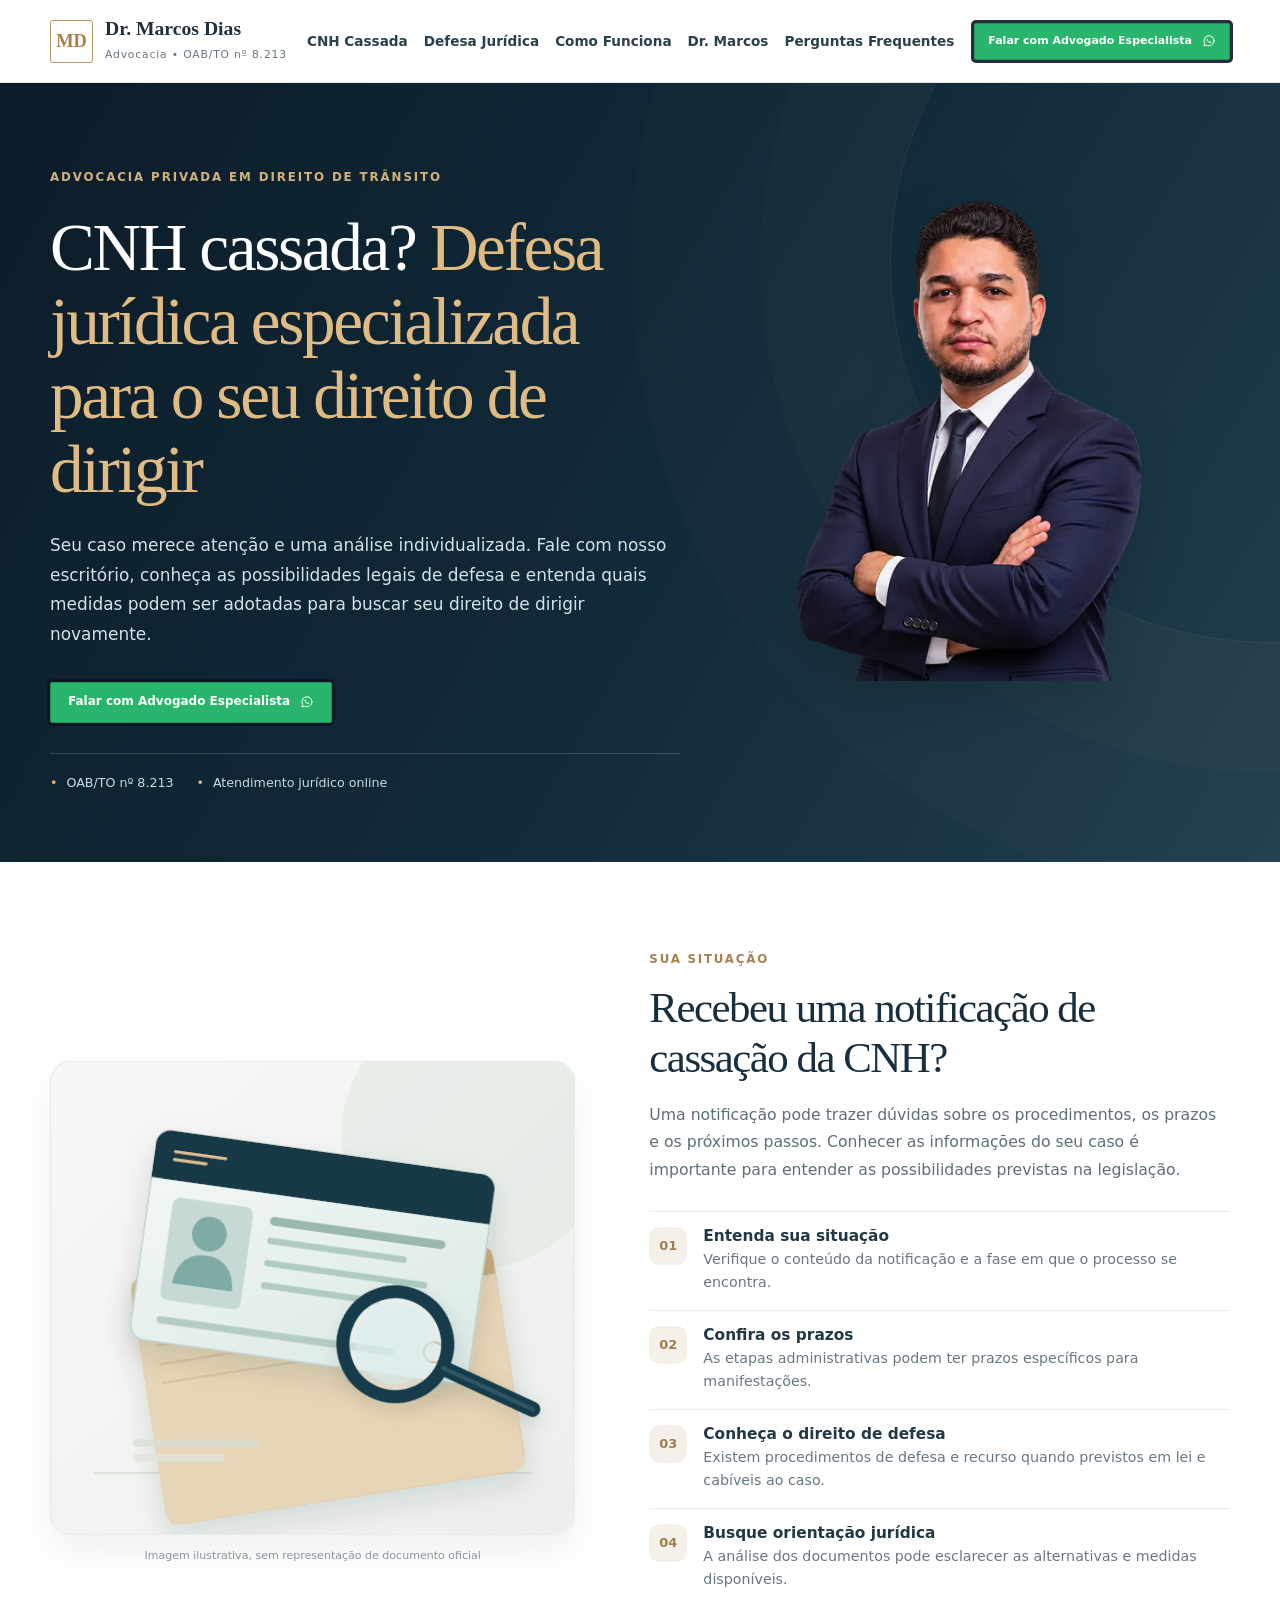
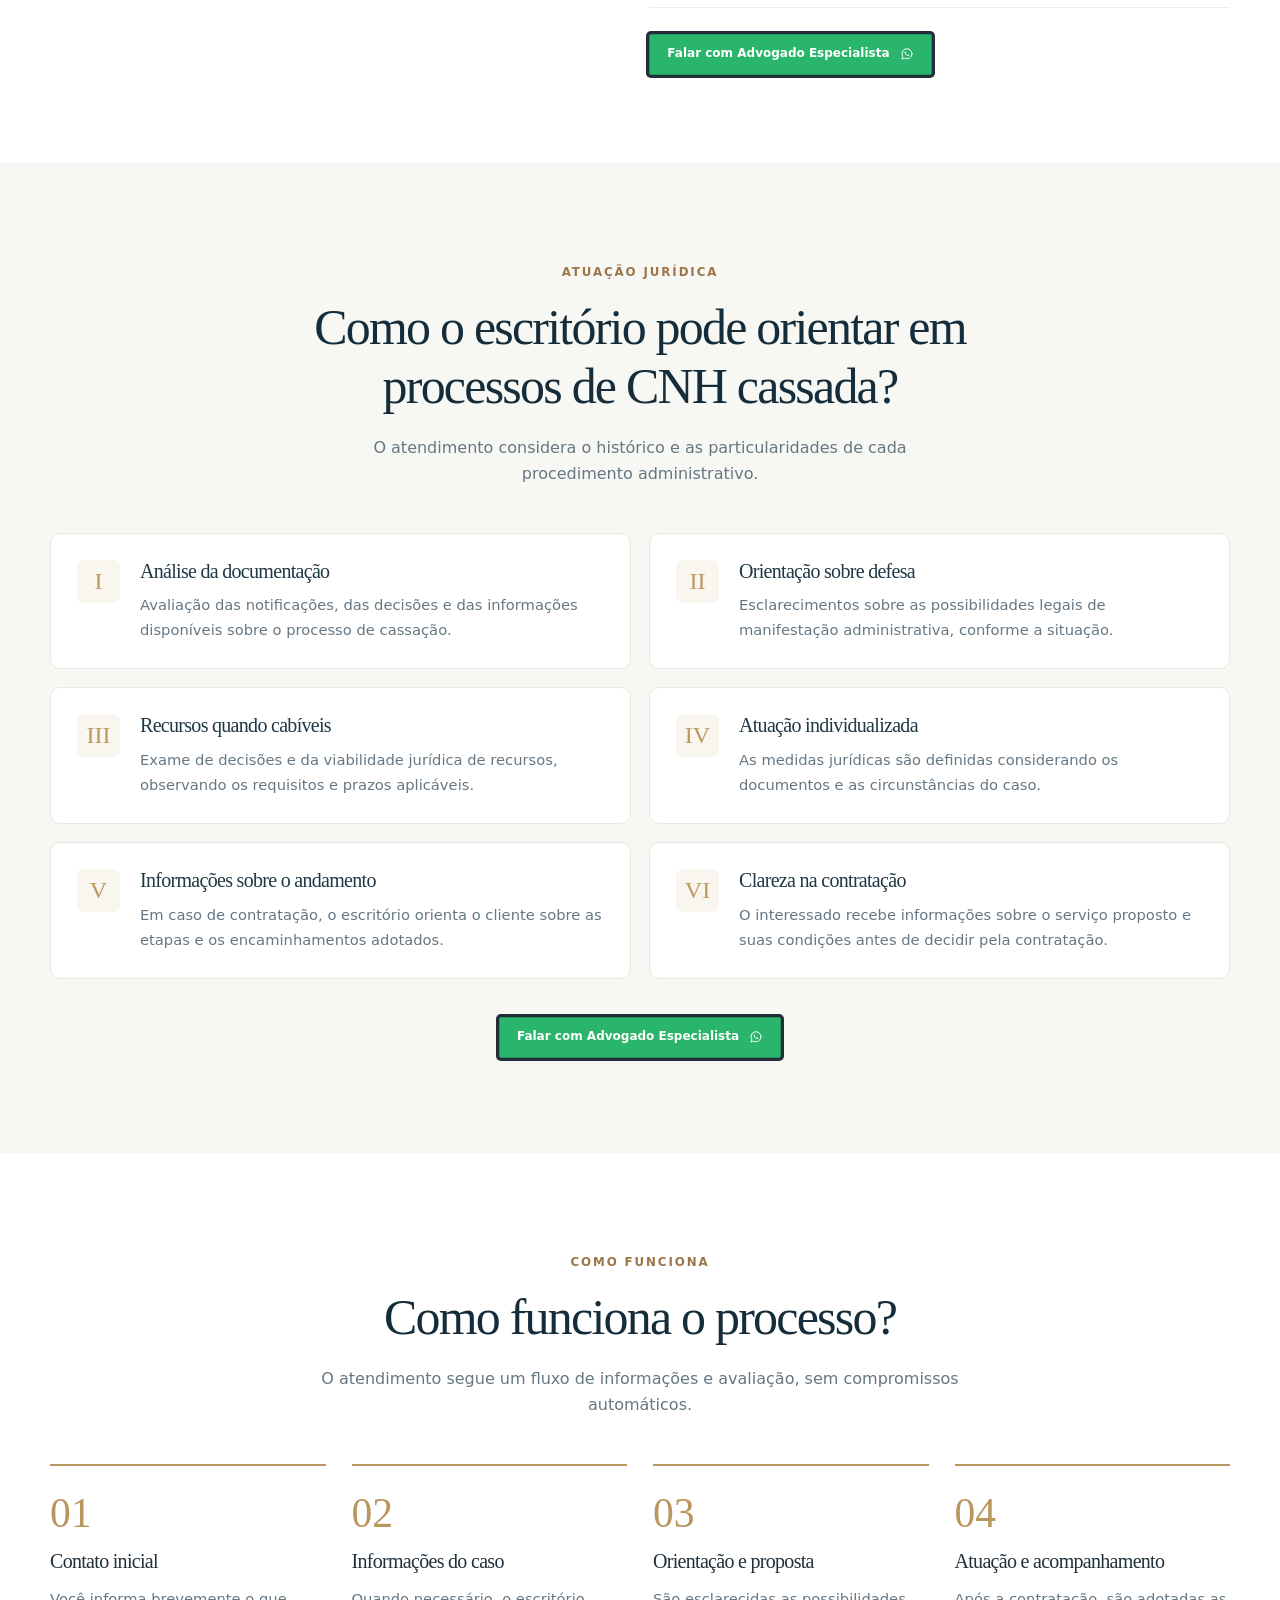
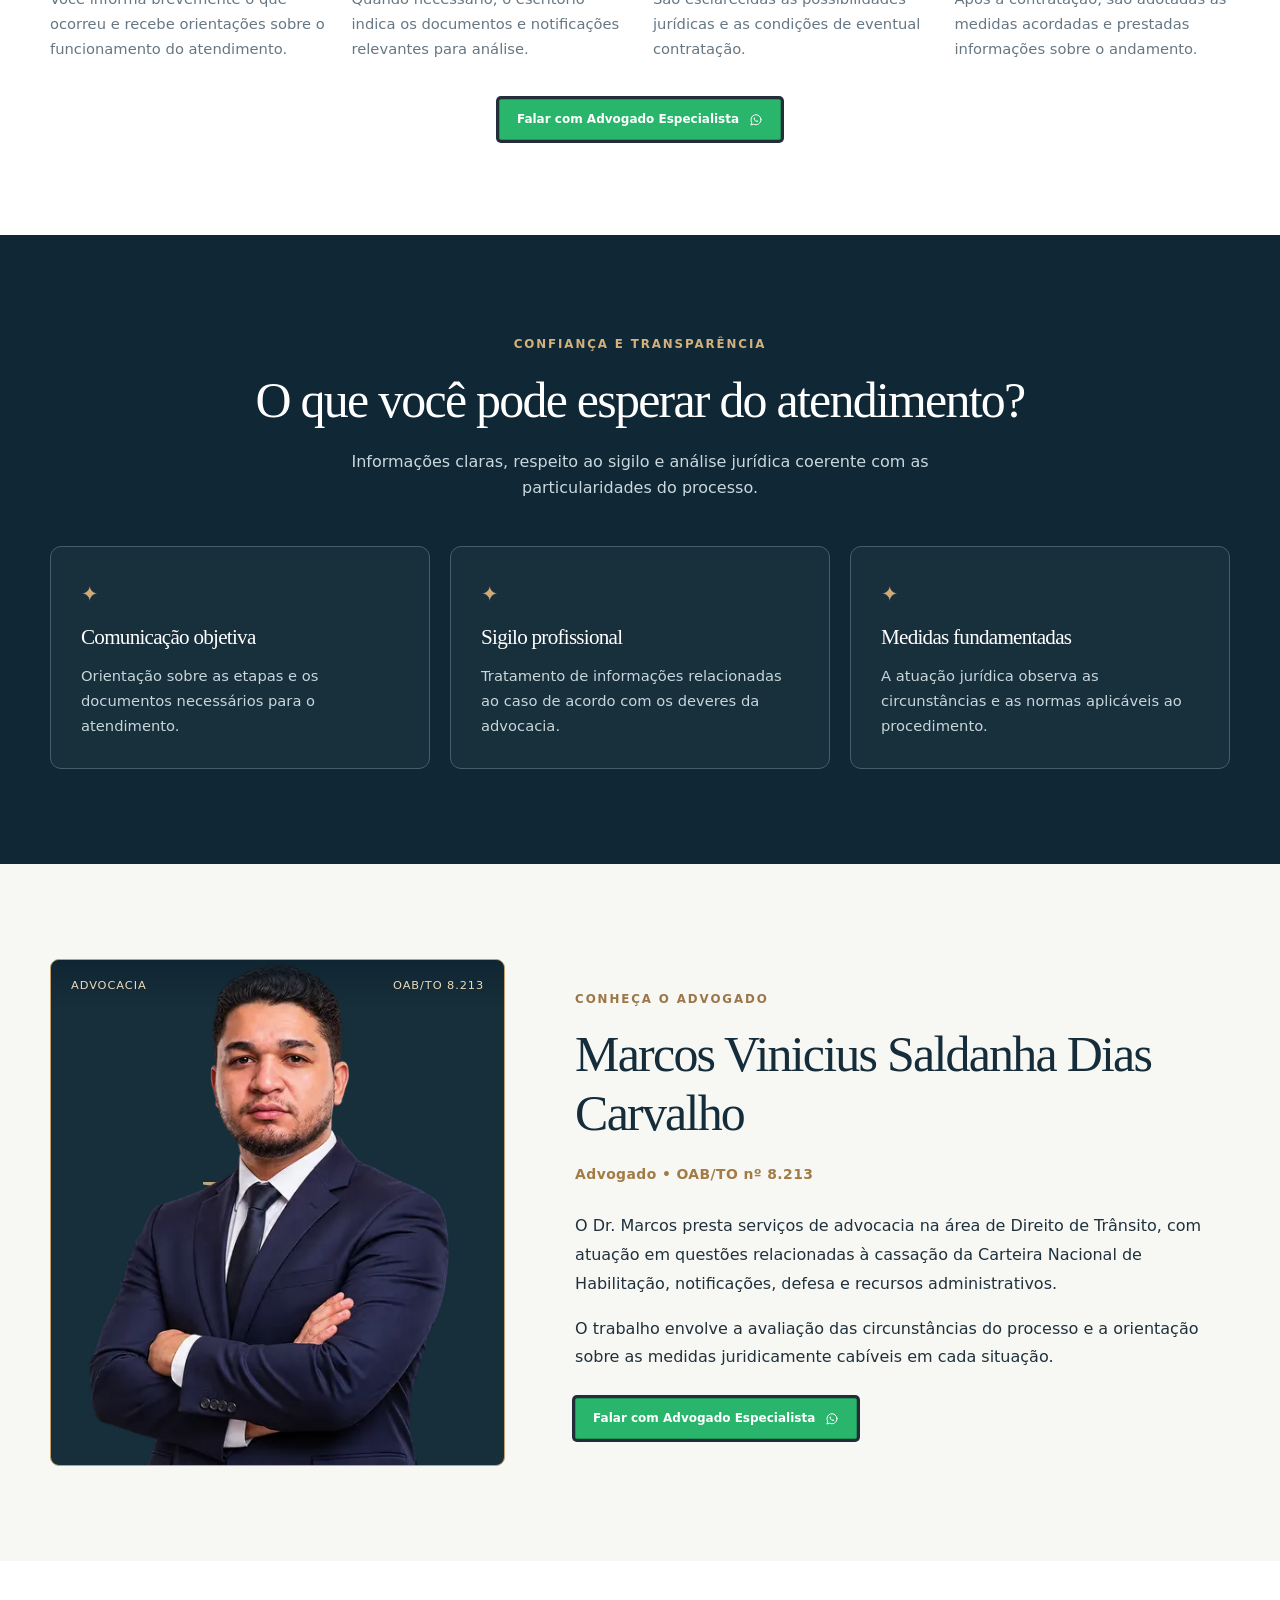
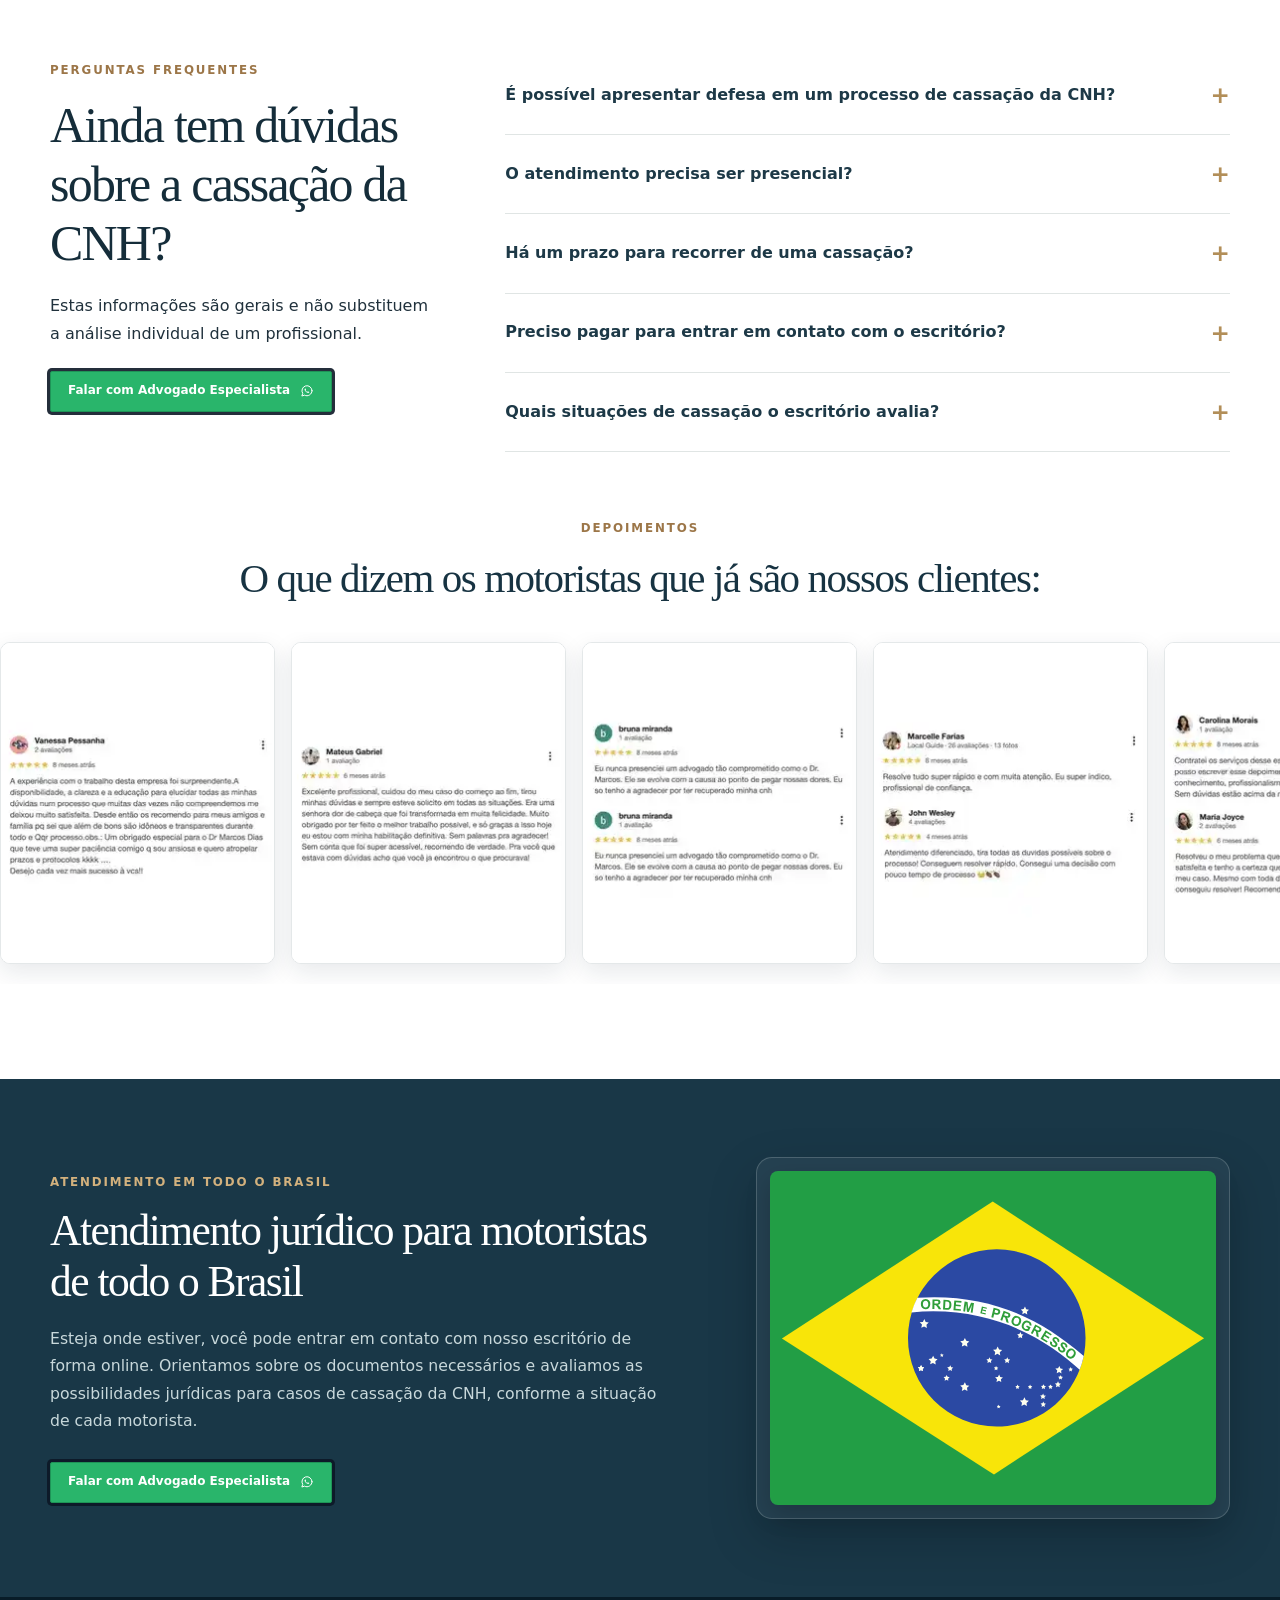
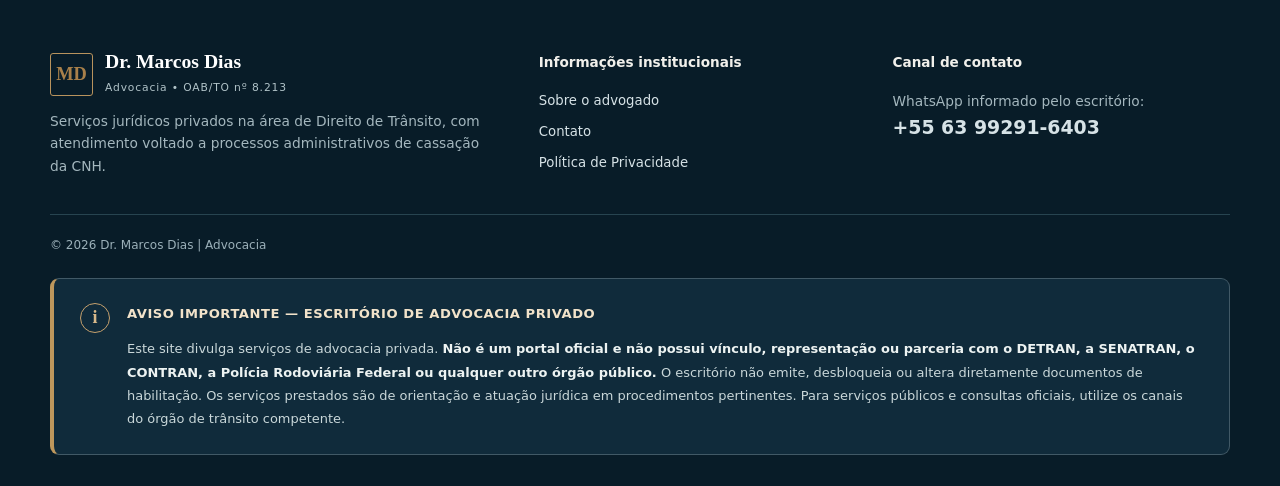
==== commit da643d9a: "ux: renomear links do menu para termos mais claros sobre CNH cassada" ====
--- a/conferencia-headline-20261119.html
+++ b/conferencia-headline-20261119.html
@@ -24,10 +24,10 @@
       <span><b>Dr. Marcos Dias</b><small>Advocacia • OAB/TO nº 8.213</small></span>
     </a>
     <nav class="lp-nav" aria-label="Menu principal">
-      <a href="#situacao">Sua situação</a><a href="#atuacao">Atuação</a><a href="#etapas">Como funciona</a><a href="#advogado">O advogado</a><a href="#duvidas">Dúvidas</a>
+      <a href="#situacao">CNH Cassada</a><a href="#atuacao">Defesa Jurídica</a><a href="#etapas">Como Funciona</a><a href="#advogado">Dr. Marcos</a><a href="#duvidas">Perguntas Frequentes</a>
     </nav>
     <a class="lp-btn lp-btn-sm lp-btn-dark lp-header-button wa-cta" href="https://wa.me/5563992916403?text=Ol%C3%A1!%20estou%20vindo%20do%20google%20e%20procuro%20por%20advogado%20especialista%20em%20direito%20de%20transito" target="_blank" rel="noopener noreferrer" aria-label="Falar com advogado especialista no WhatsApp"><svg class="wa-cta-icon" viewBox="0 0 24 24" aria-hidden="true" focusable="false" fill="none" xmlns="http://www.w3.org/2000/svg"><path d="M20.6 11.6a8.6 8.6 0 0 1-12.8 7.5L3.2 20.6l1.5-4.5A8.6 8.6 0 1 1 20.6 11.6Z" stroke="currentColor" stroke-width="1.7" stroke-linecap="round" stroke-linejoin="round"/><path d="M8.4 8c-.5.3-.8 1.1-.5 2.1.5 1.7 2.7 4 4.7 4.9 1.2.5 2.5.3 3-.3l.4-.9-2.7-1.3-.9 1c-1.2-.6-2.2-1.6-2.9-2.9l.9-.9-1.2-2.3-.8.6Z" fill="currentColor"/></svg><span class="wa-cta-copy"><span class="wa-cta-label">Falar com Advogado Especialista</span></span></a>
-    <details class="lp-mobile-menu"><summary aria-label="Abrir menu">Menu <span aria-hidden="true">☰</span></summary><nav aria-label="Menu para celular"><a href="#situacao">Sua situação</a><a href="#atuacao">Atuação</a><a href="#etapas">Como funciona</a><a href="#advogado">O advogado</a><a href="#duvidas">Dúvidas</a><a href="./contato.html">Contato</a></nav></details>
+    <details class="lp-mobile-menu"><summary aria-label="Abrir menu">Menu <span aria-hidden="true">☰</span></summary><nav aria-label="Menu para celular"><a href="#situacao">CNH Cassada</a><a href="#atuacao">Defesa Jurídica</a><a href="#etapas">Como Funciona</a><a href="#advogado">Dr. Marcos</a><a href="#duvidas">Perguntas Frequentes</a><a href="./contato.html">Contato</a></nav></details>
   </div>
 </header>
 
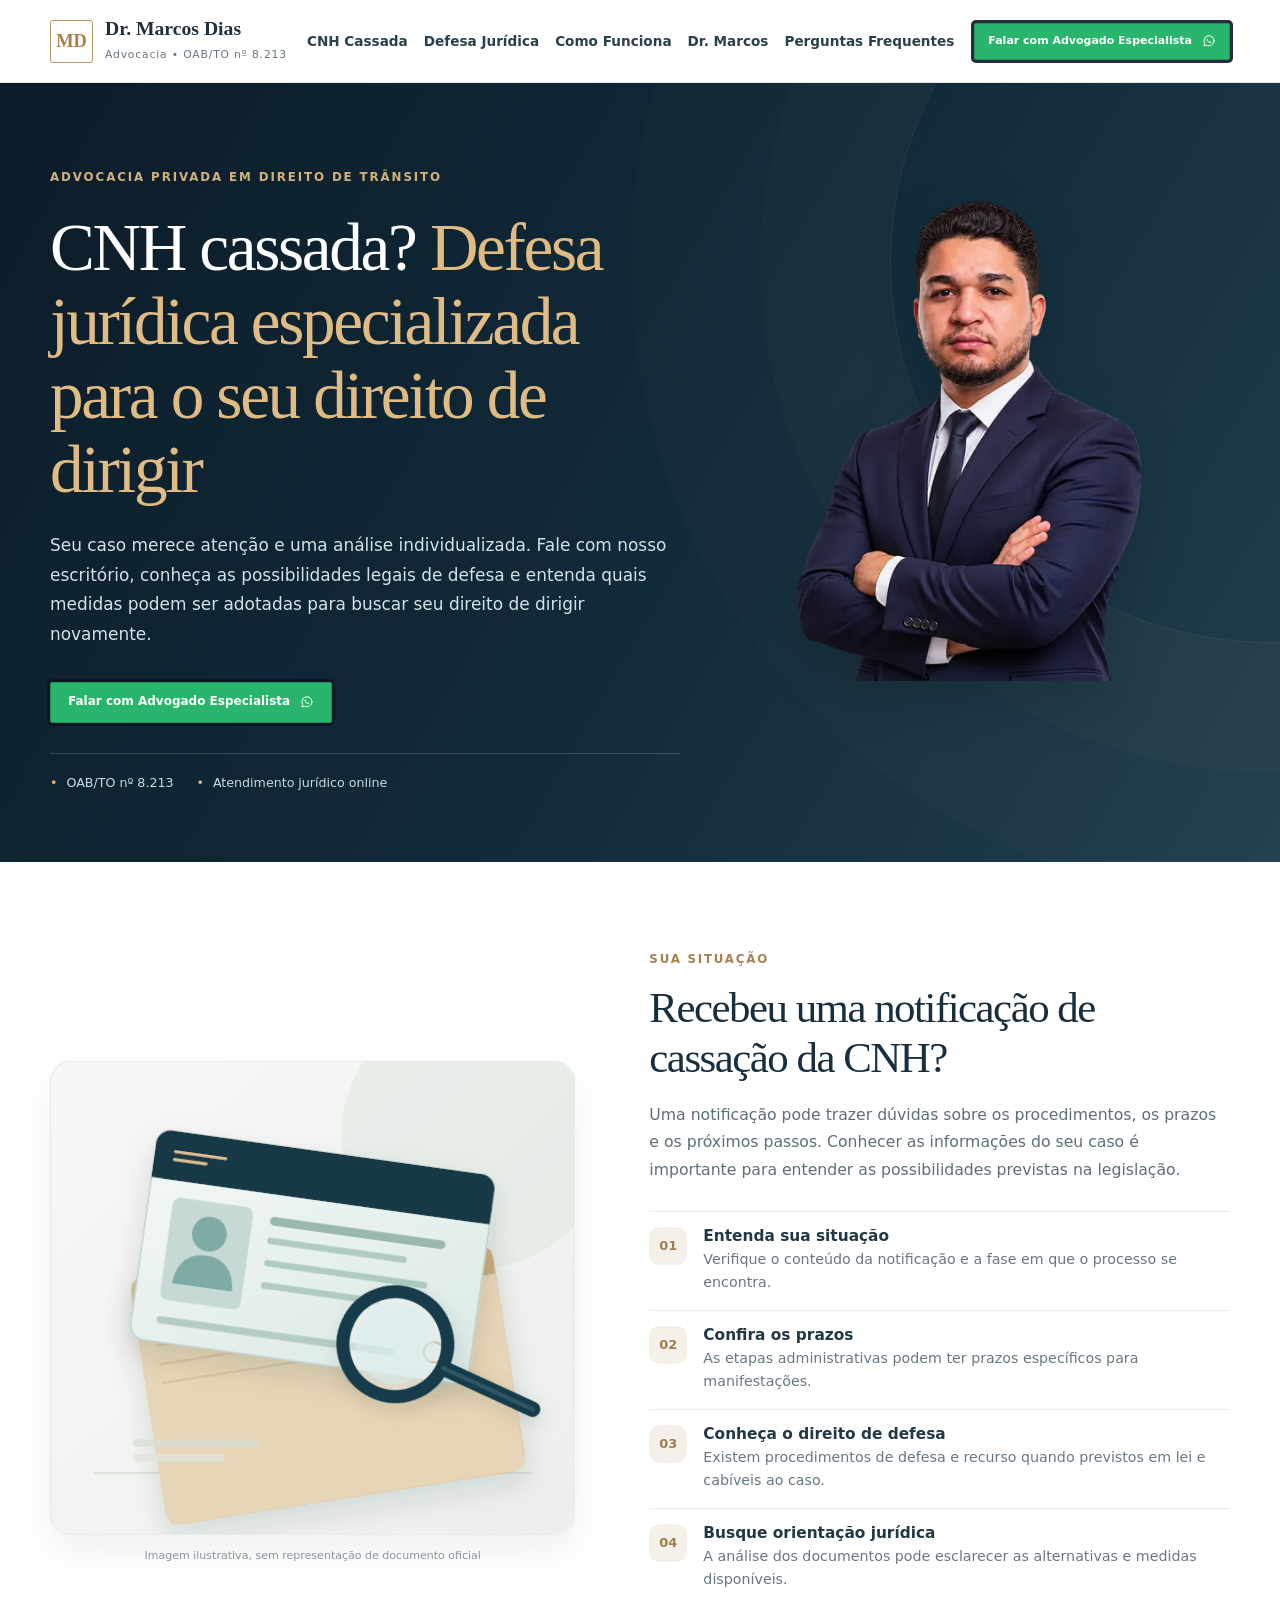
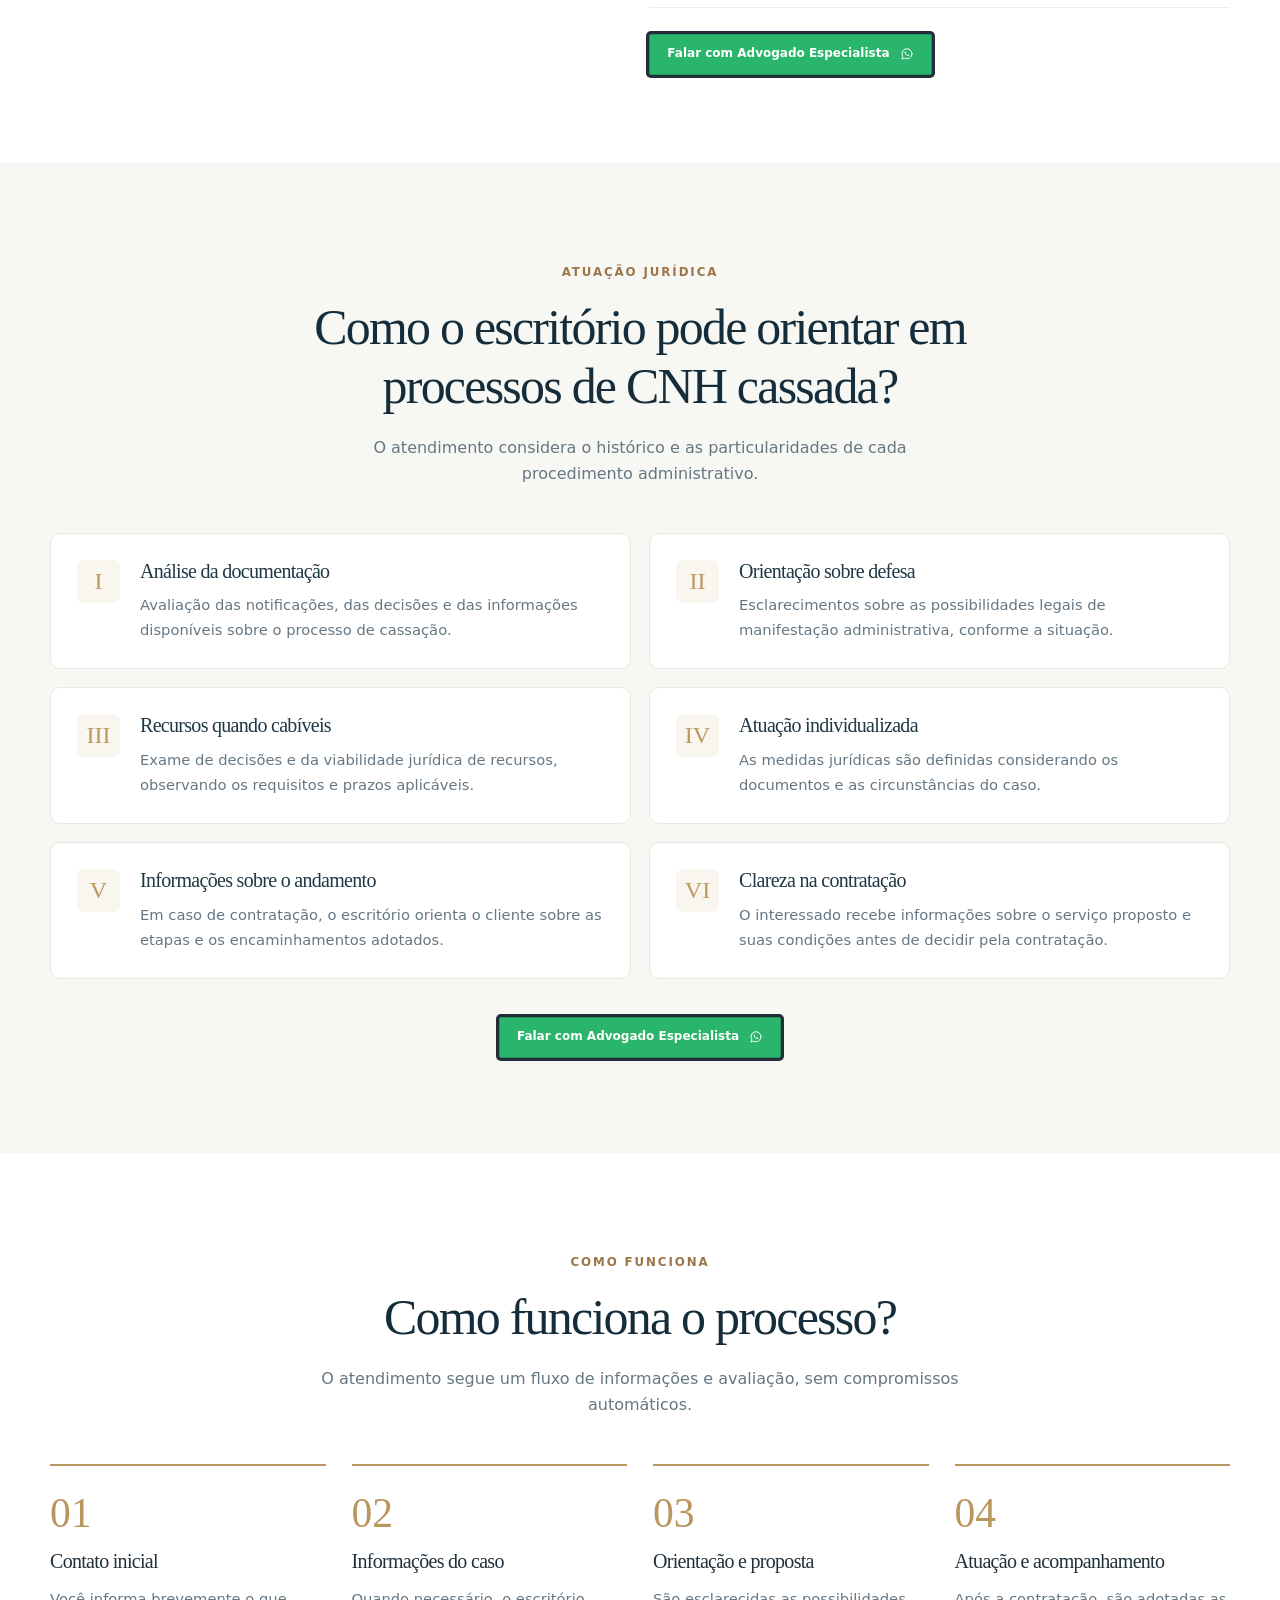
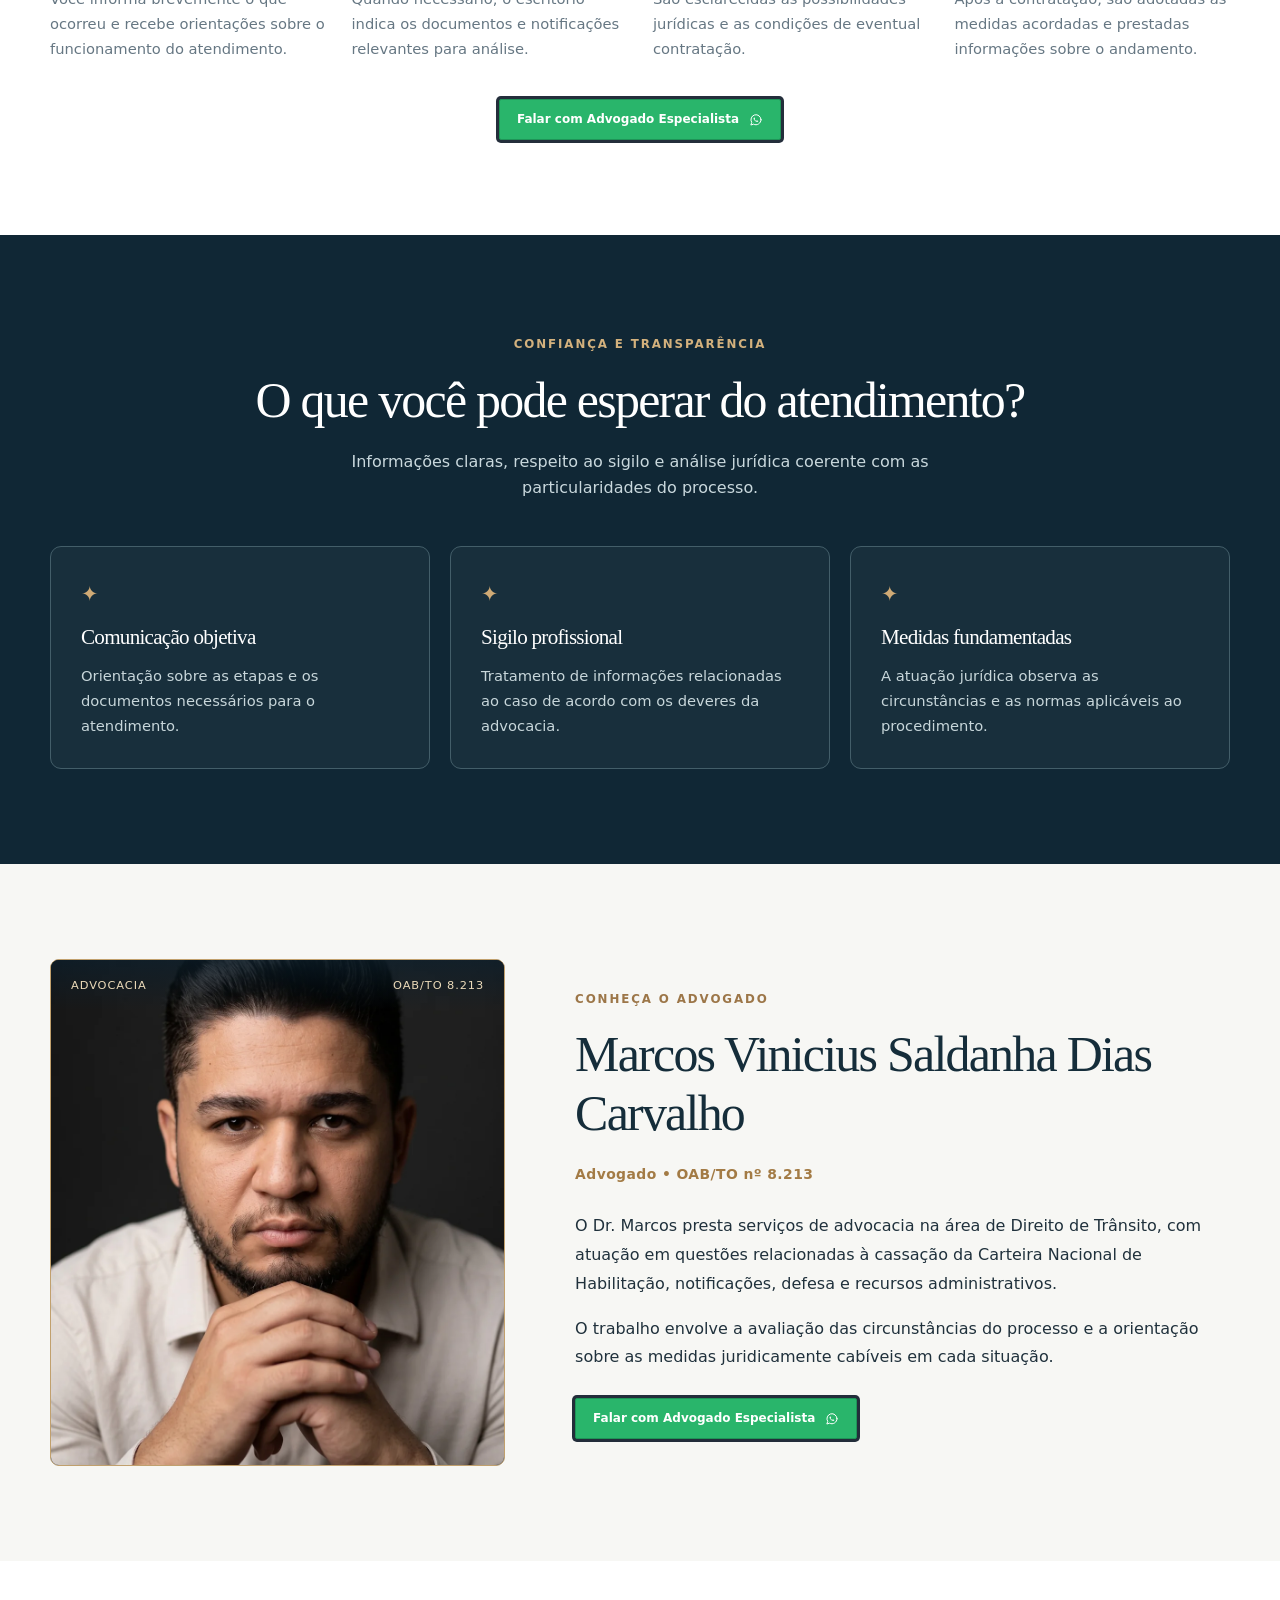
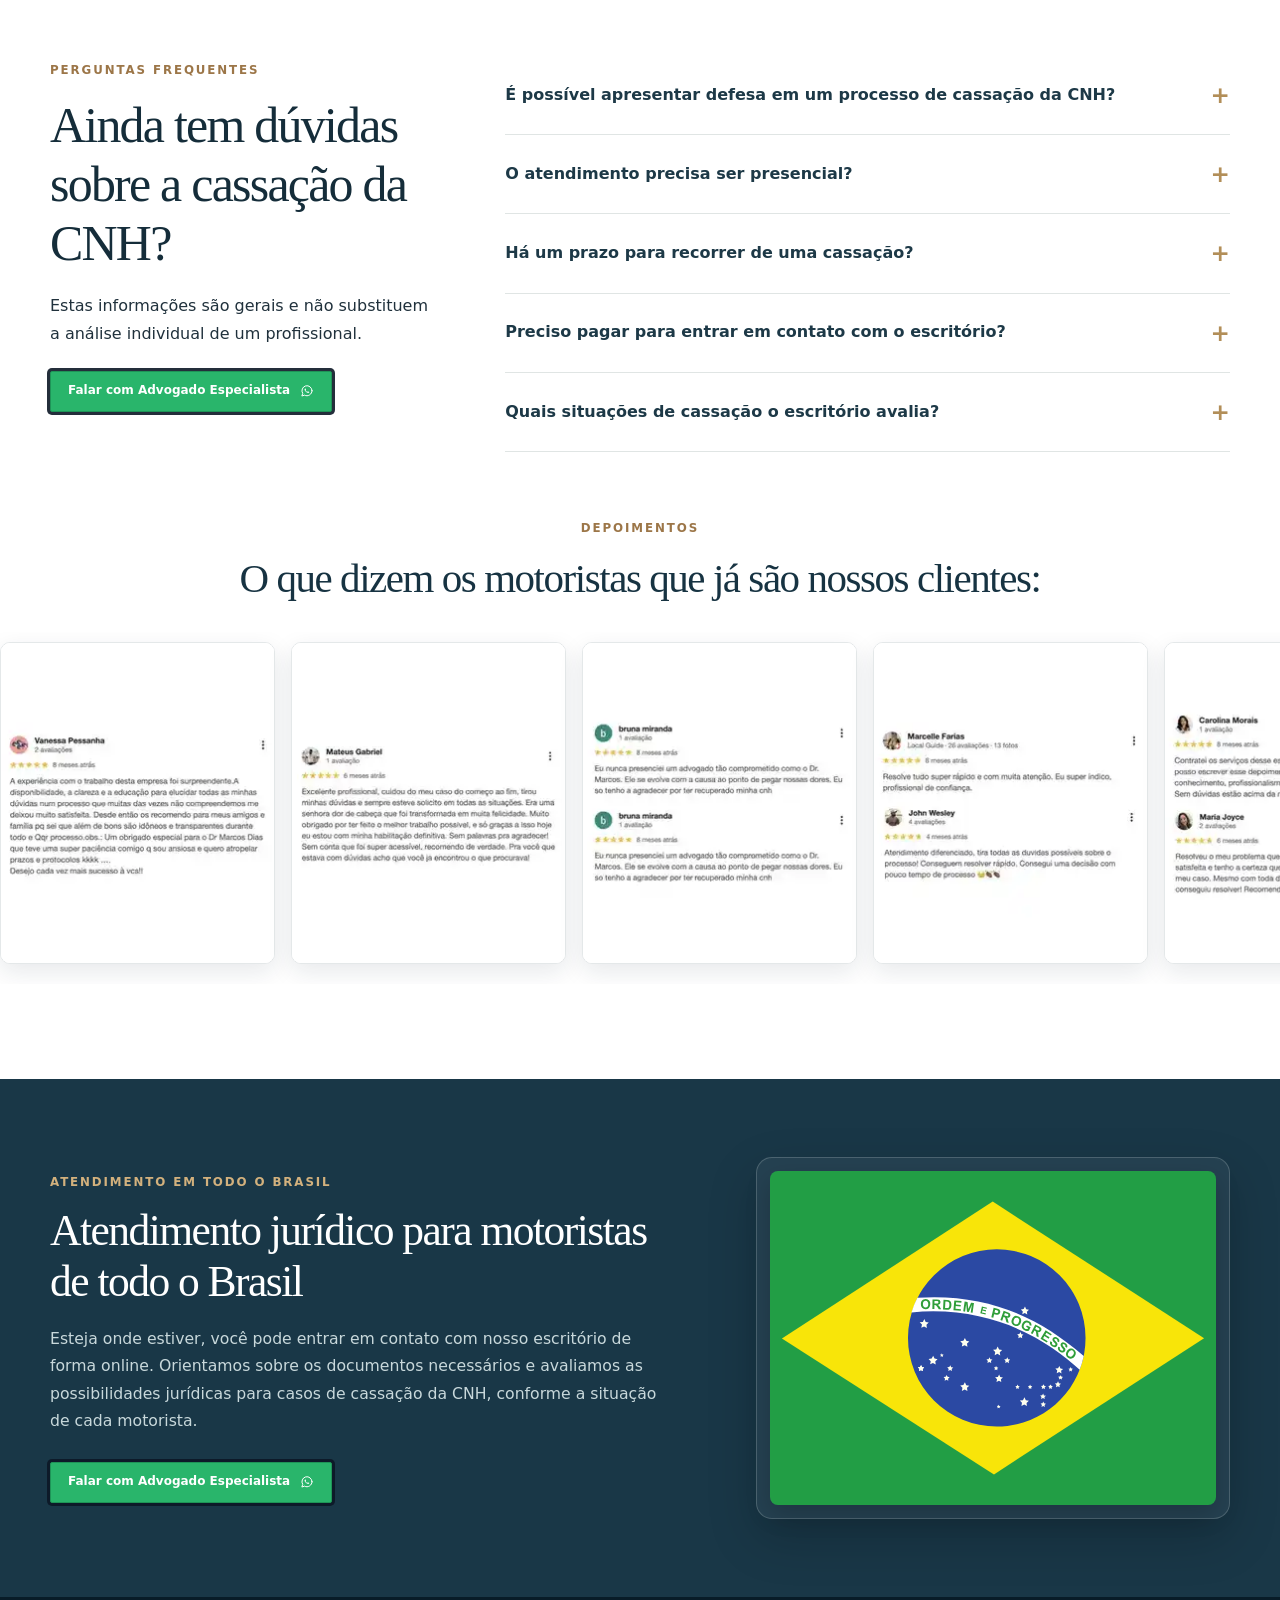
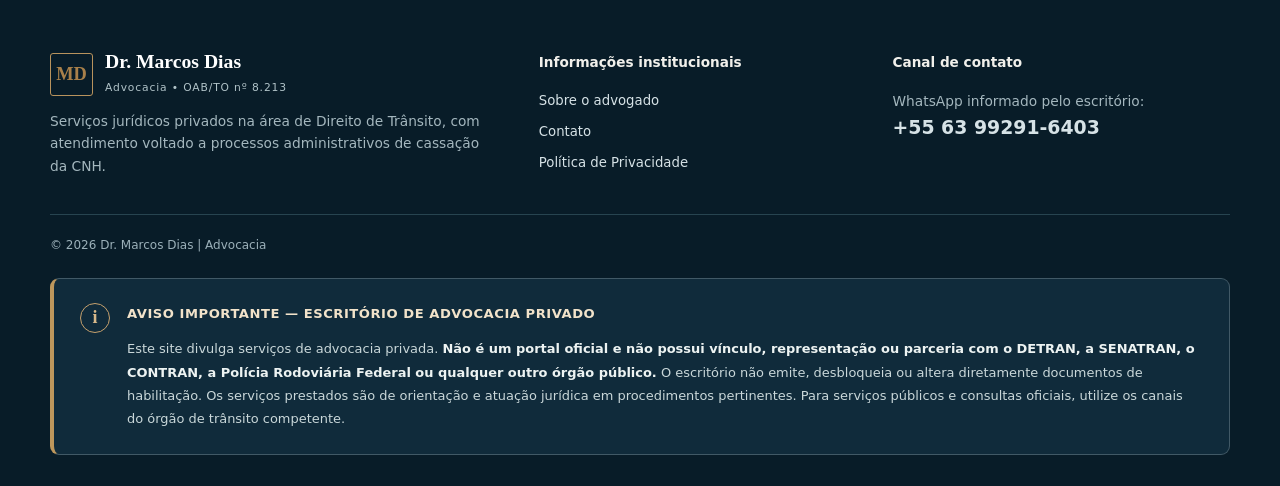
==== commit b8b90d9f: "feat: usar foto enviada do Dr. Marcos na seção Conheça o advogado" ====
--- a/conferencia-headline-20261119.html
+++ b/conferencia-headline-20261119.html
@@ -110,7 +110,7 @@
 
 <section class="lp-section lp-section-light" id="advogado">
   <div class="lp-container lp-about-grid">
-    <div class="lp-portrait-wrap"><div class="lp-portrait-header"><span>ADVOCACIA</span><span>OAB/TO 8.213</span></div><img src="./assets/advogado-marcos-dias.webp" alt="Retrato do advogado Dr. Marcos Dias" loading="lazy" width="570" height="546"></div>
+    <div class="lp-portrait-wrap"><div class="lp-portrait-header"><span>ADVOCACIA</span><span>OAB/TO 8.213</span></div><img src="./assets/advogado-marcos-foto-08.webp" alt="Fotografia do advogado Dr. Marcos Dias" loading="lazy" width="1000" height="1339" decoding="async"></div>
     <div class="lp-about-copy"><span class="lp-kicker">CONHEÇA O ADVOGADO</span><h2>Marcos Vinicius Saldanha Dias Carvalho</h2><p class="lp-oab">Advogado • OAB/TO nº 8.213</p><p>O Dr. Marcos presta serviços de advocacia na área de Direito de Trânsito, com atuação em questões relacionadas à cassação da Carteira Nacional de Habilitação, notificações, defesa e recursos administrativos.</p><p>O trabalho envolve a avaliação das circunstâncias do processo e a orientação sobre as medidas juridicamente cabíveis em cada situação.</p><a class="lp-btn lp-btn-dark wa-cta" href="https://wa.me/5563992916403?text=Ol%C3%A1!%20estou%20vindo%20do%20google%20e%20procuro%20por%20advogado%20especialista%20em%20direito%20de%20transito" target="_blank" rel="noopener noreferrer" aria-label="Falar com advogado especialista no WhatsApp"><svg class="wa-cta-icon" viewBox="0 0 24 24" aria-hidden="true" focusable="false" fill="none" xmlns="http://www.w3.org/2000/svg"><path d="M20.6 11.6a8.6 8.6 0 0 1-12.8 7.5L3.2 20.6l1.5-4.5A8.6 8.6 0 1 1 20.6 11.6Z" stroke="currentColor" stroke-width="1.7" stroke-linecap="round" stroke-linejoin="round"/><path d="M8.4 8c-.5.3-.8 1.1-.5 2.1.5 1.7 2.7 4 4.7 4.9 1.2.5 2.5.3 3-.3l.4-.9-2.7-1.3-.9 1c-1.2-.6-2.2-1.6-2.9-2.9l.9-.9-1.2-2.3-.8.6Z" fill="currentColor"/></svg><span class="wa-cta-copy"><span class="wa-cta-label">Falar com Advogado Especialista</span></span></a></div>
   </div>
 </section>
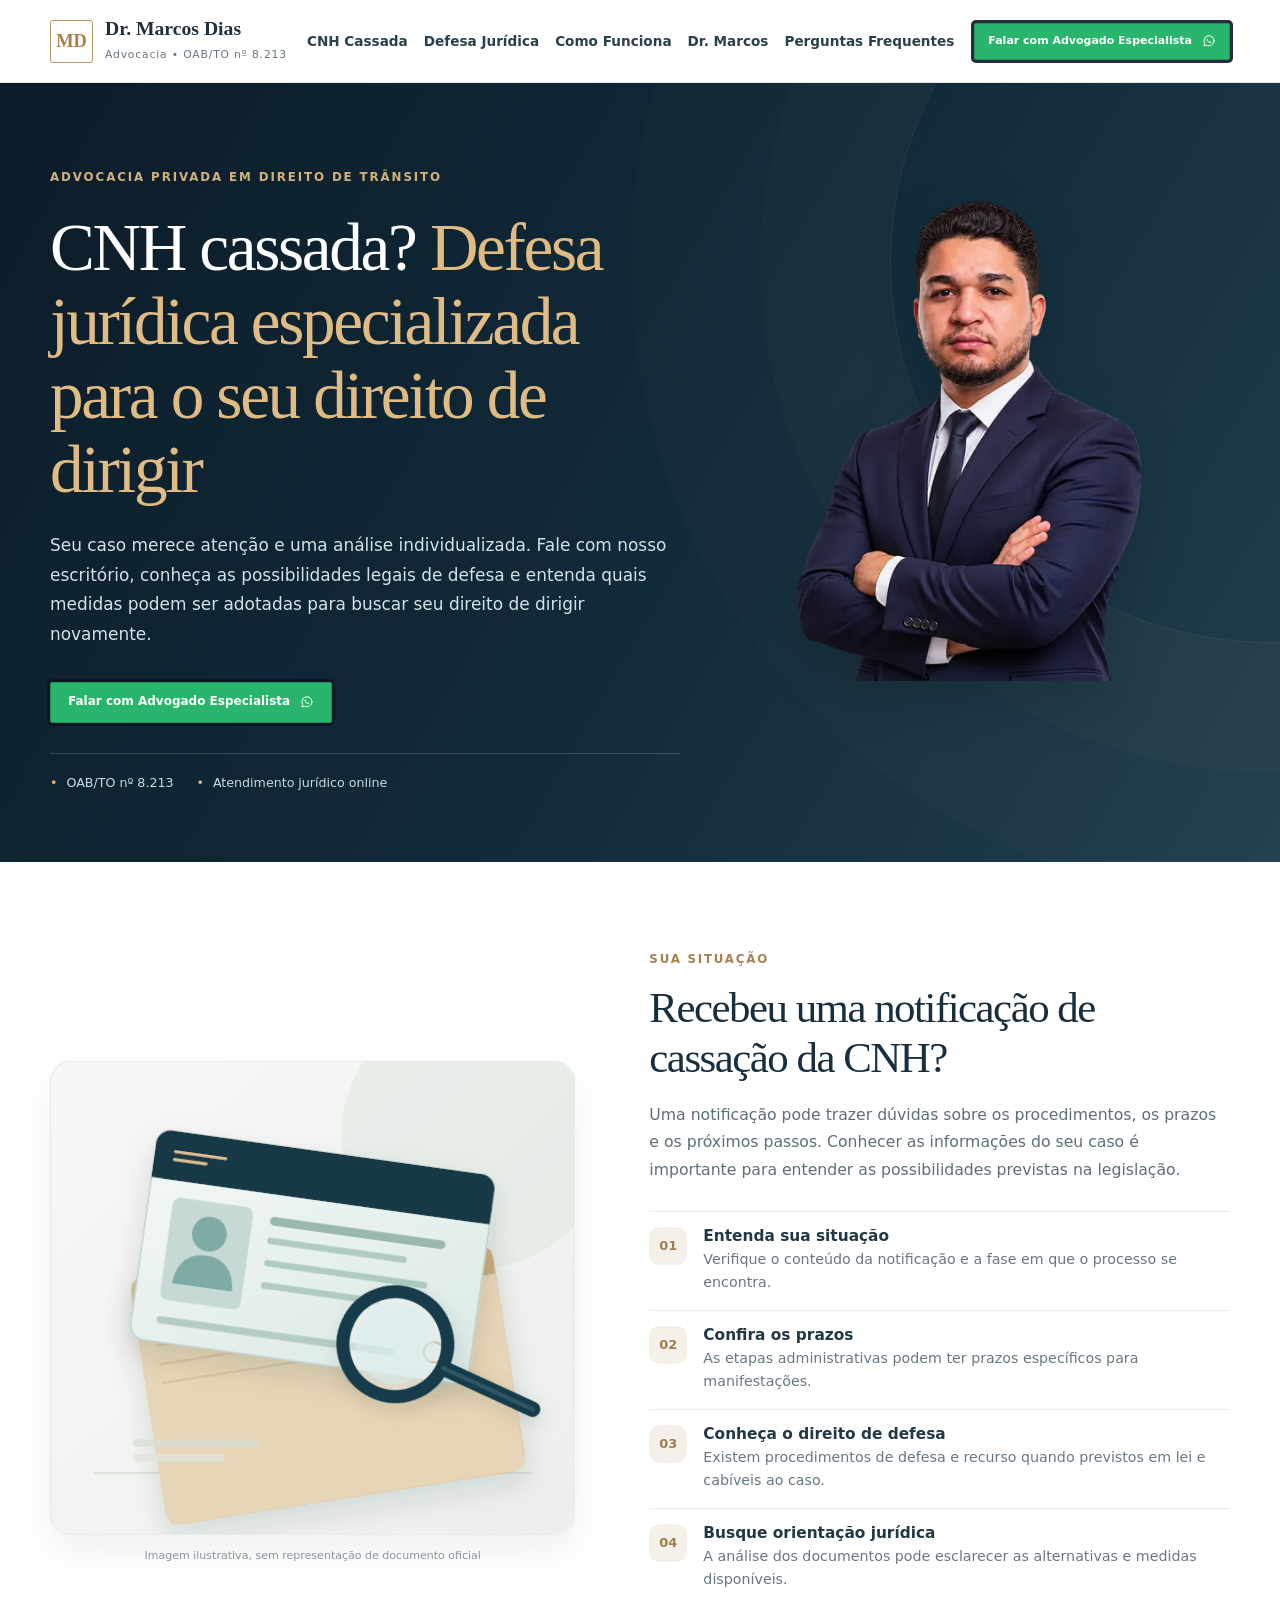
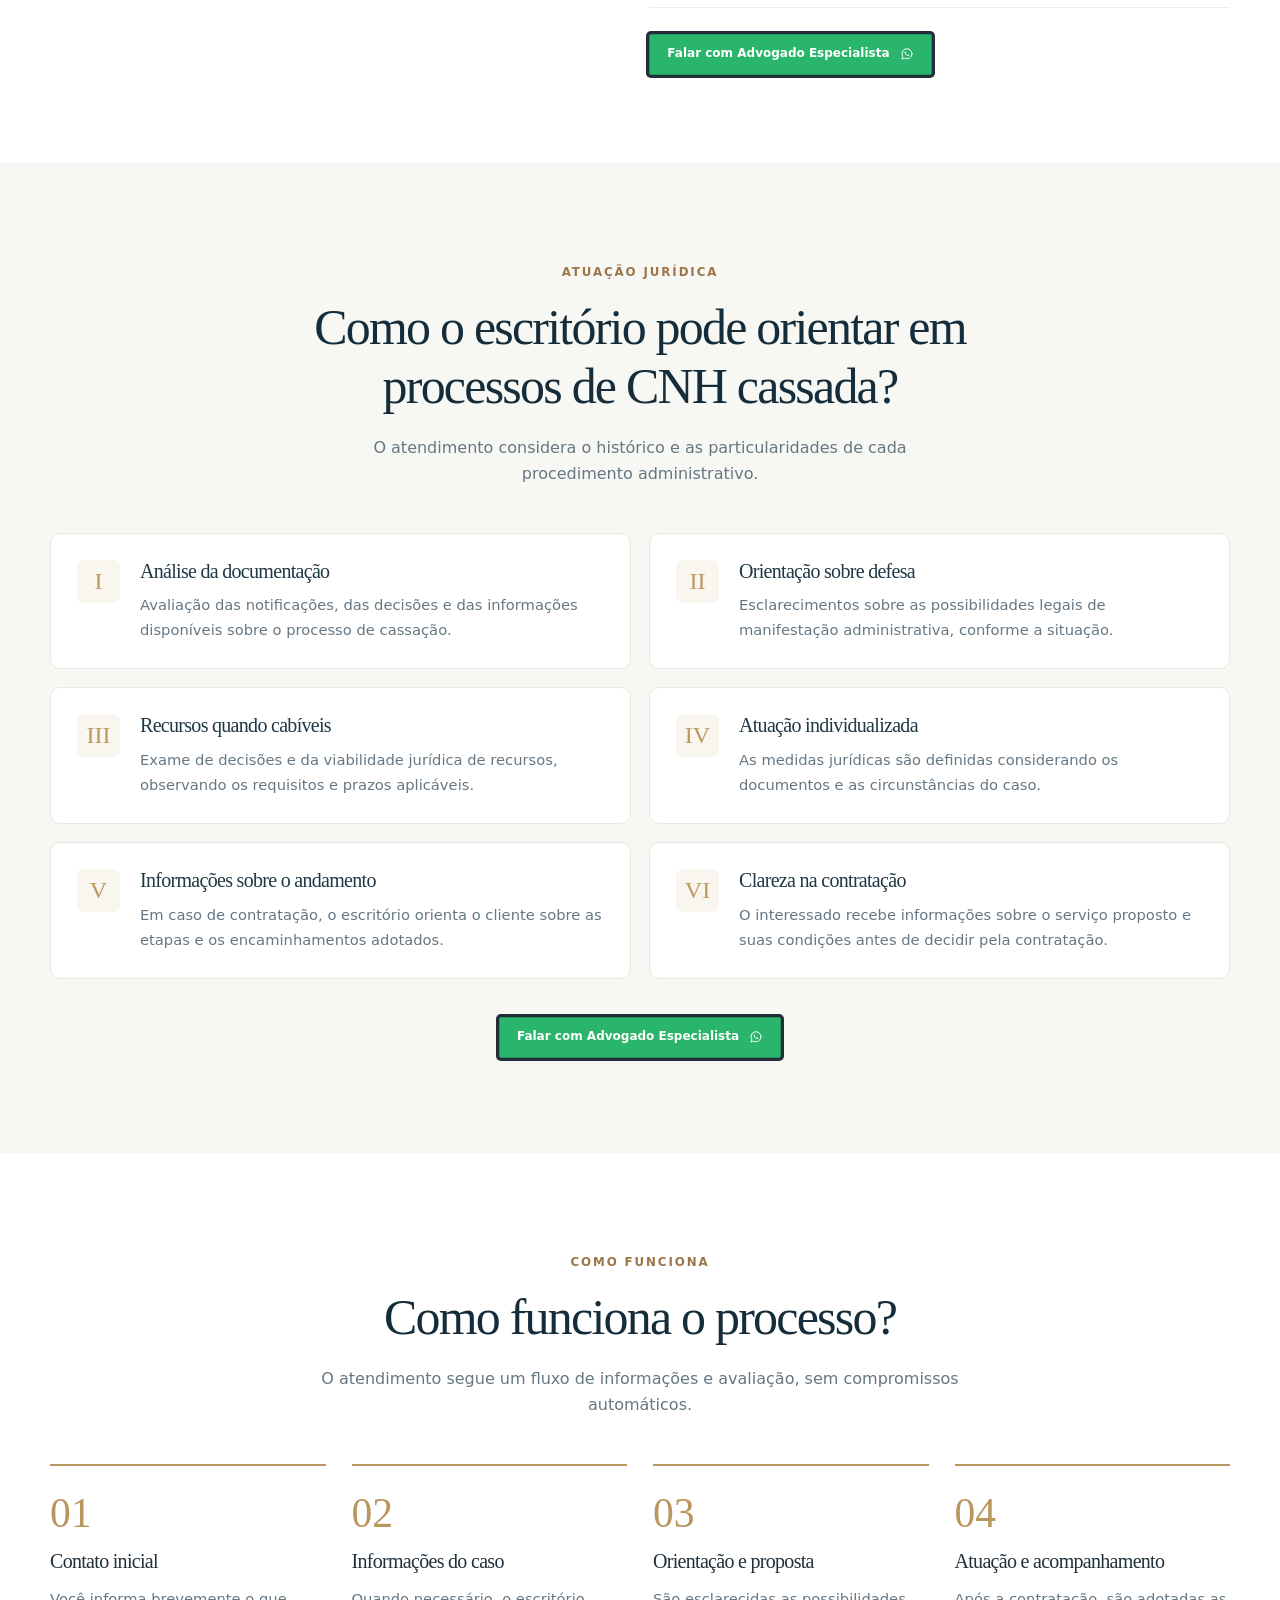
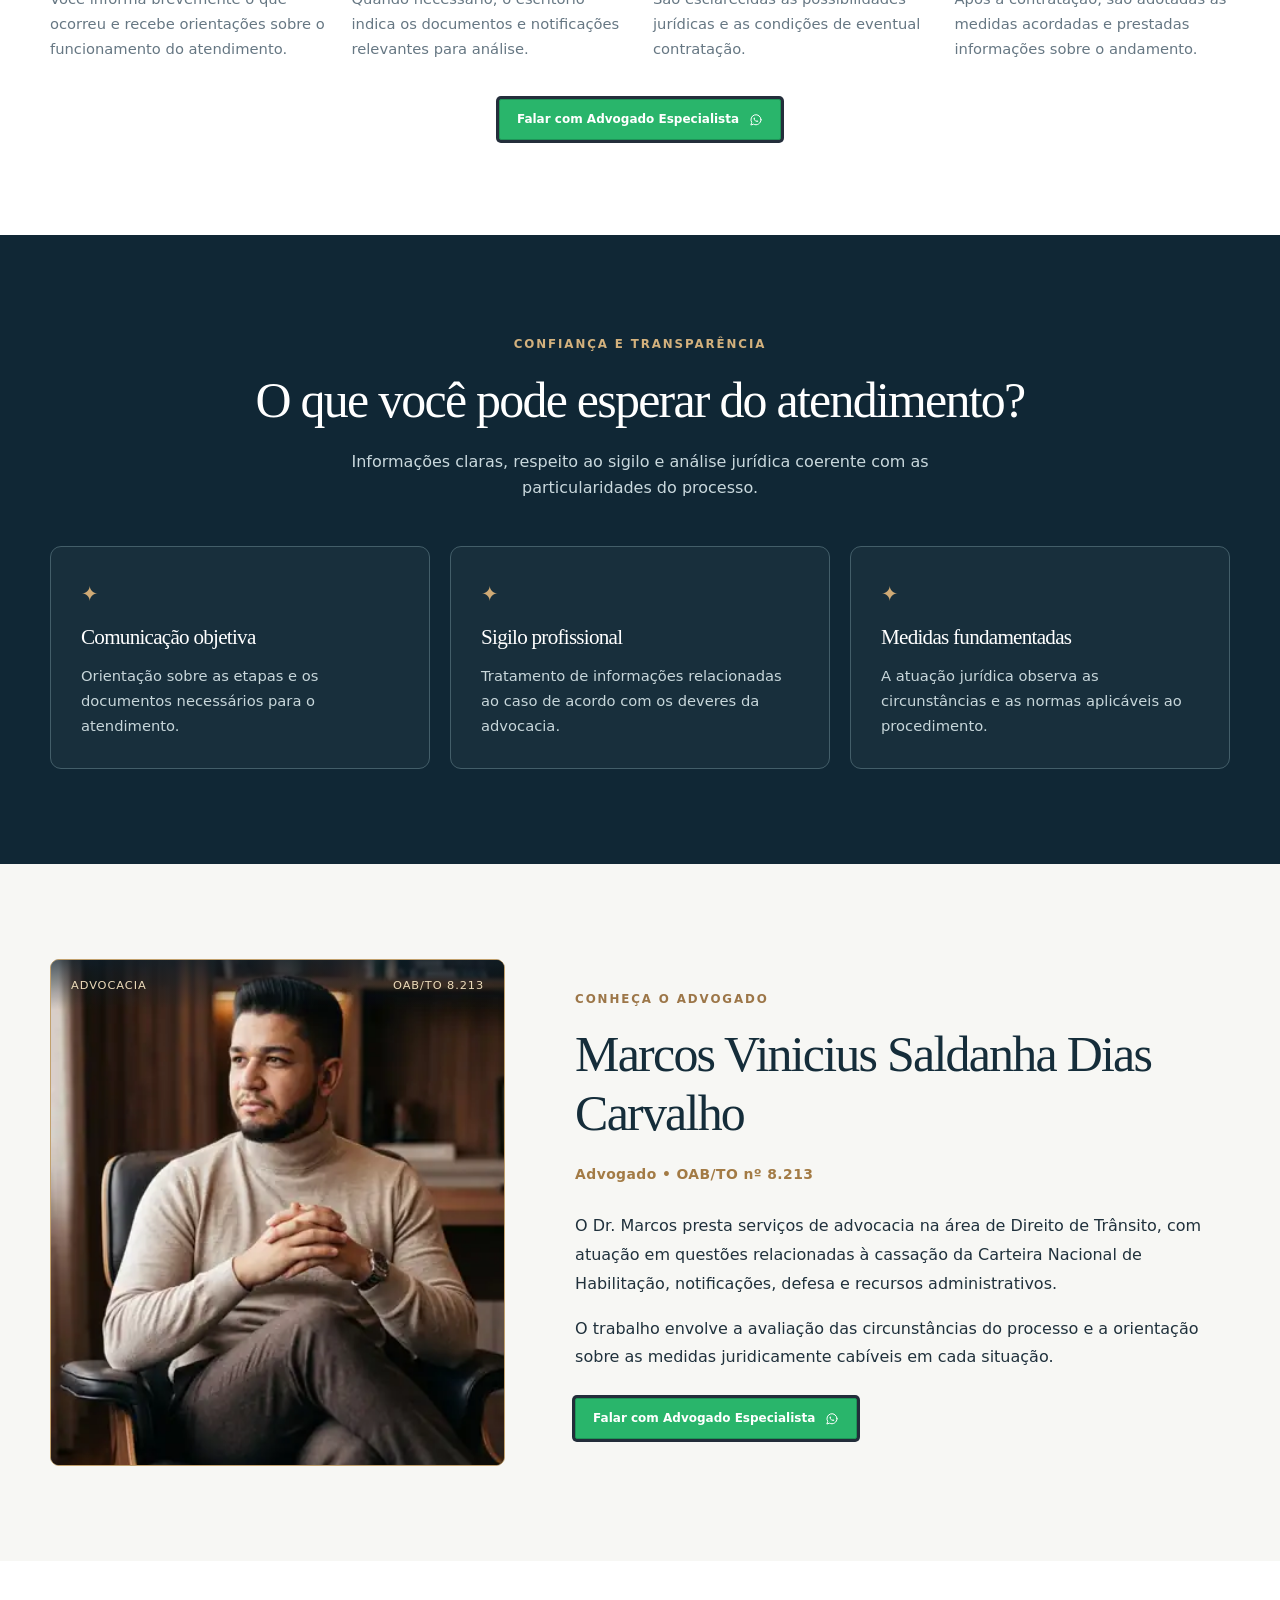
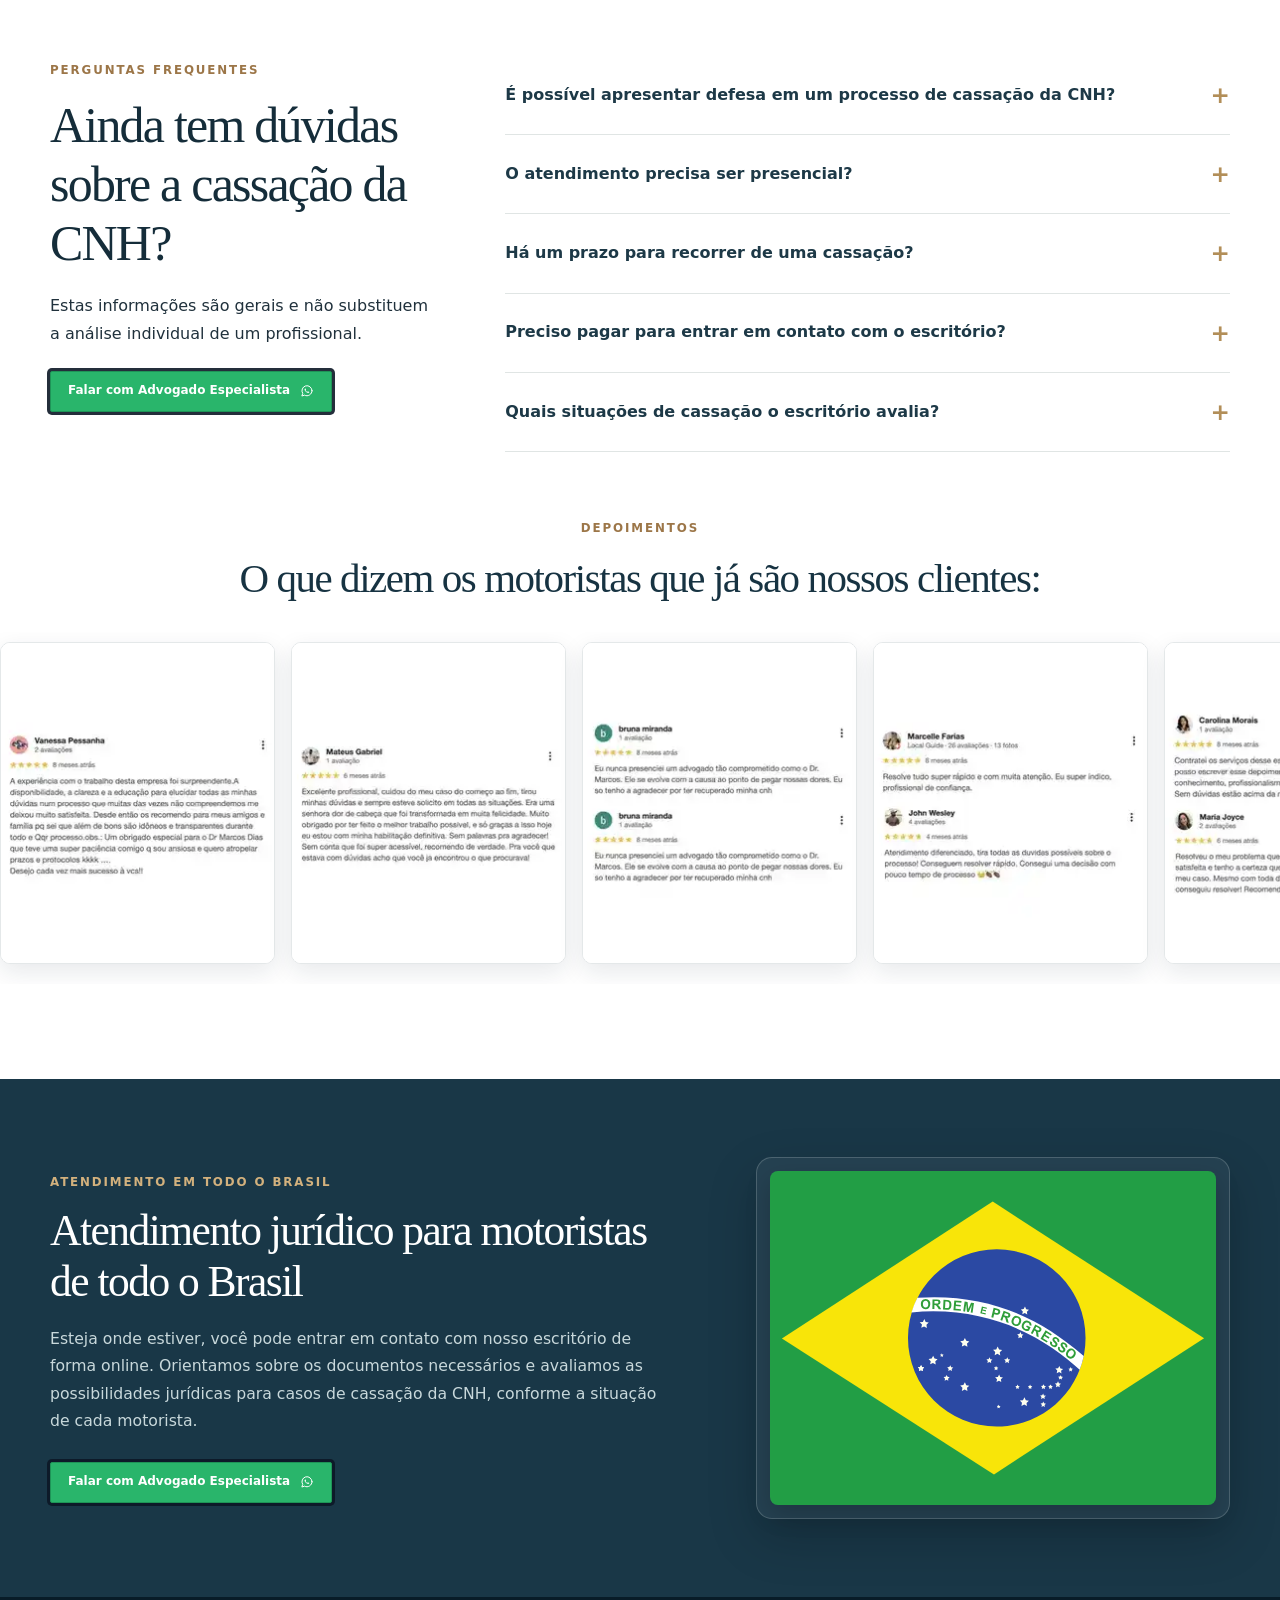
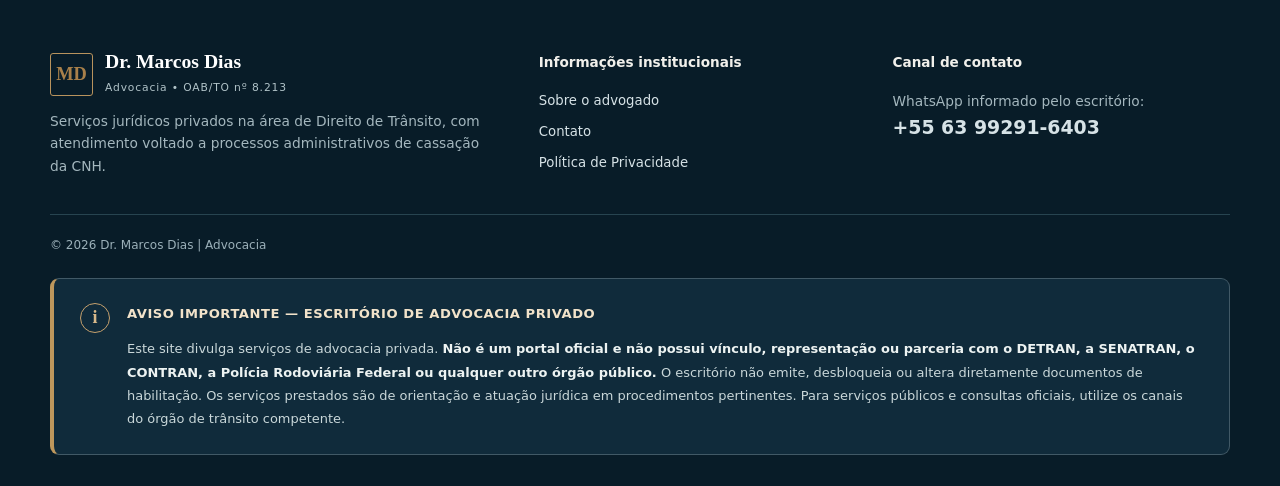
==== commit ae866acf: "fix: usar FOTO 05 enviada na seção Conheça o Advogado" ====
--- a/conferencia-headline-20261119.html
+++ b/conferencia-headline-20261119.html
@@ -110,7 +110,7 @@
 
 <section class="lp-section lp-section-light" id="advogado">
   <div class="lp-container lp-about-grid">
-    <div class="lp-portrait-wrap"><div class="lp-portrait-header"><span>ADVOCACIA</span><span>OAB/TO 8.213</span></div><img src="./assets/advogado-marcos-foto-08.webp" alt="Fotografia do advogado Dr. Marcos Dias" loading="lazy" width="1000" height="1339" decoding="async"></div>
+    <div class="lp-portrait-wrap"><div class="lp-portrait-header"><span>ADVOCACIA</span><span>OAB/TO 8.213</span></div><img src="./assets/advogado-marcos-foto-05.webp" alt="Fotografia do advogado Dr. Marcos Dias sentado no escritório" loading="lazy" width="380" height="507" decoding="async"></div>
     <div class="lp-about-copy"><span class="lp-kicker">CONHEÇA O ADVOGADO</span><h2>Marcos Vinicius Saldanha Dias Carvalho</h2><p class="lp-oab">Advogado • OAB/TO nº 8.213</p><p>O Dr. Marcos presta serviços de advocacia na área de Direito de Trânsito, com atuação em questões relacionadas à cassação da Carteira Nacional de Habilitação, notificações, defesa e recursos administrativos.</p><p>O trabalho envolve a avaliação das circunstâncias do processo e a orientação sobre as medidas juridicamente cabíveis em cada situação.</p><a class="lp-btn lp-btn-dark wa-cta" href="https://wa.me/5563992916403?text=Ol%C3%A1!%20estou%20vindo%20do%20google%20e%20procuro%20por%20advogado%20especialista%20em%20direito%20de%20transito" target="_blank" rel="noopener noreferrer" aria-label="Falar com advogado especialista no WhatsApp"><svg class="wa-cta-icon" viewBox="0 0 24 24" aria-hidden="true" focusable="false" fill="none" xmlns="http://www.w3.org/2000/svg"><path d="M20.6 11.6a8.6 8.6 0 0 1-12.8 7.5L3.2 20.6l1.5-4.5A8.6 8.6 0 1 1 20.6 11.6Z" stroke="currentColor" stroke-width="1.7" stroke-linecap="round" stroke-linejoin="round"/><path d="M8.4 8c-.5.3-.8 1.1-.5 2.1.5 1.7 2.7 4 4.7 4.9 1.2.5 2.5.3 3-.3l.4-.9-2.7-1.3-.9 1c-1.2-.6-2.2-1.6-2.9-2.9l.9-.9-1.2-2.3-.8.6Z" fill="currentColor"/></svg><span class="wa-cta-copy"><span class="wa-cta-label">Falar com Advogado Especialista</span></span></a></div>
   </div>
 </section>
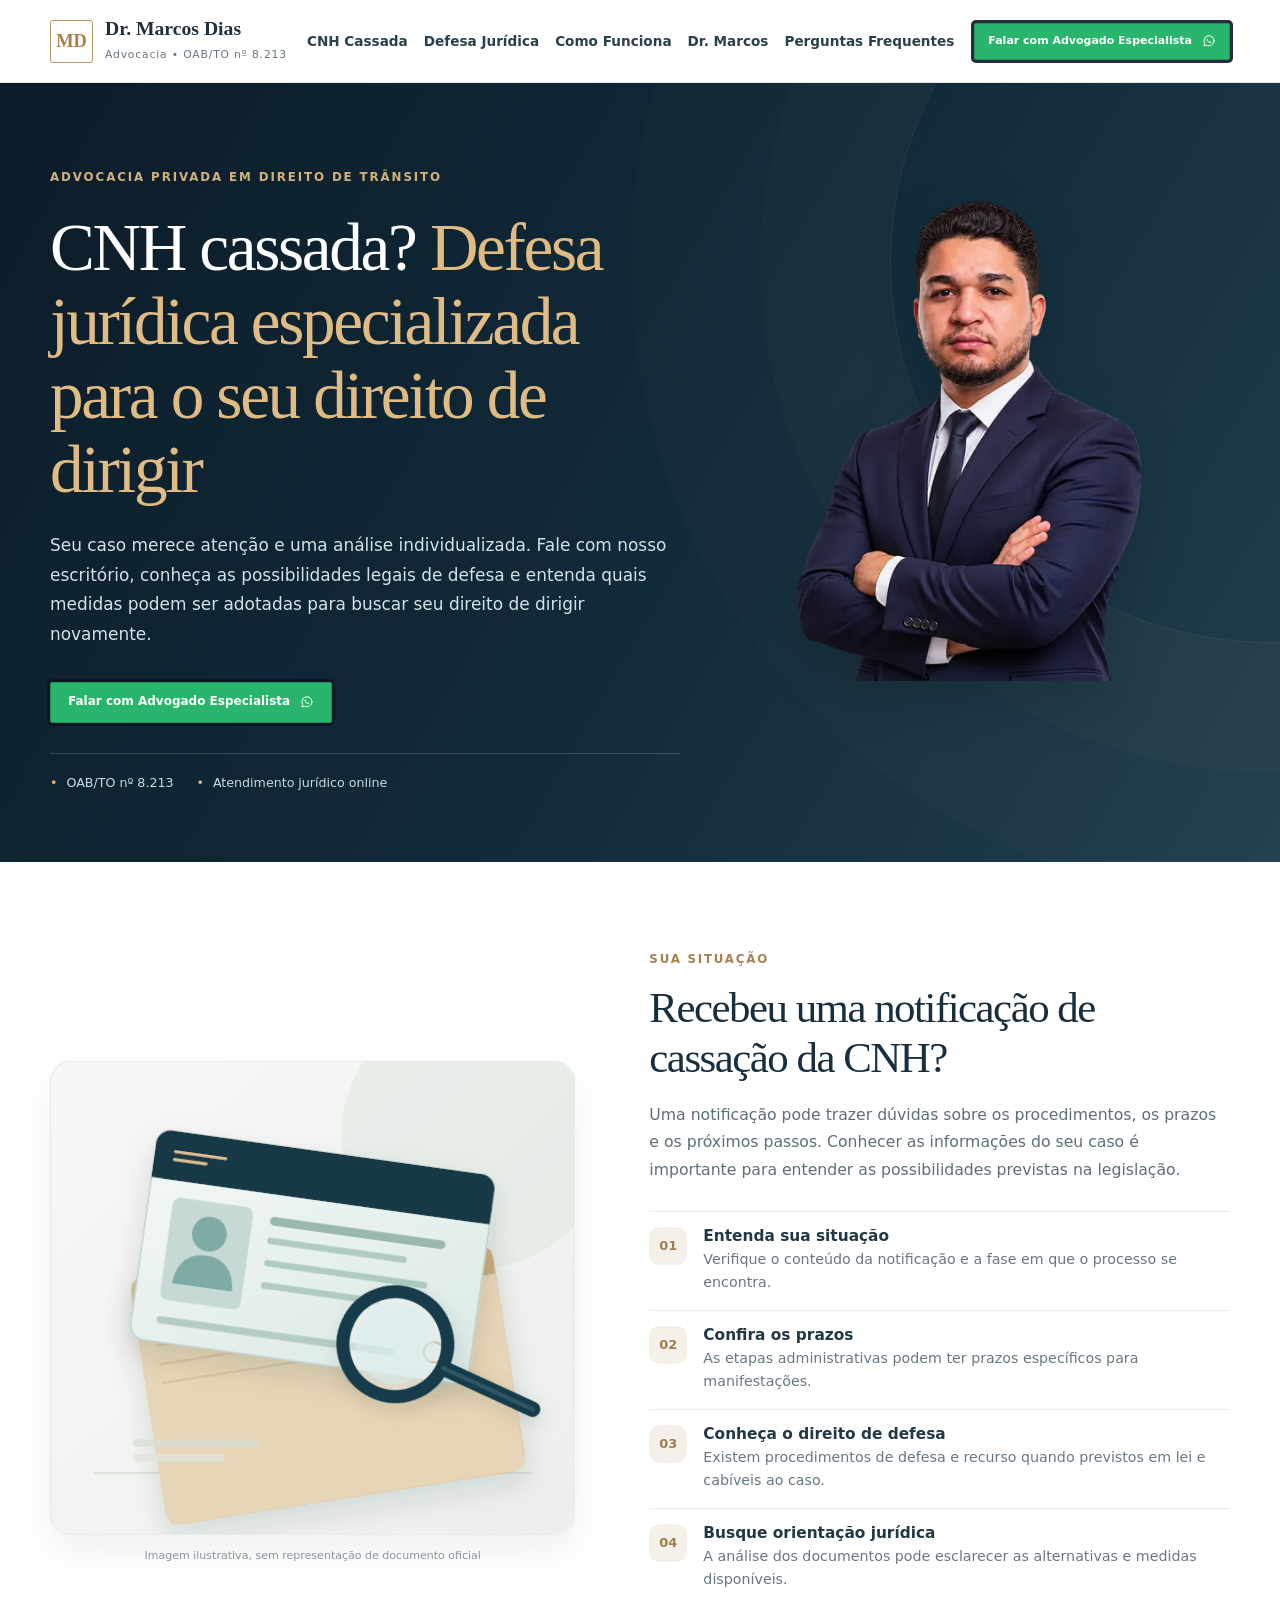
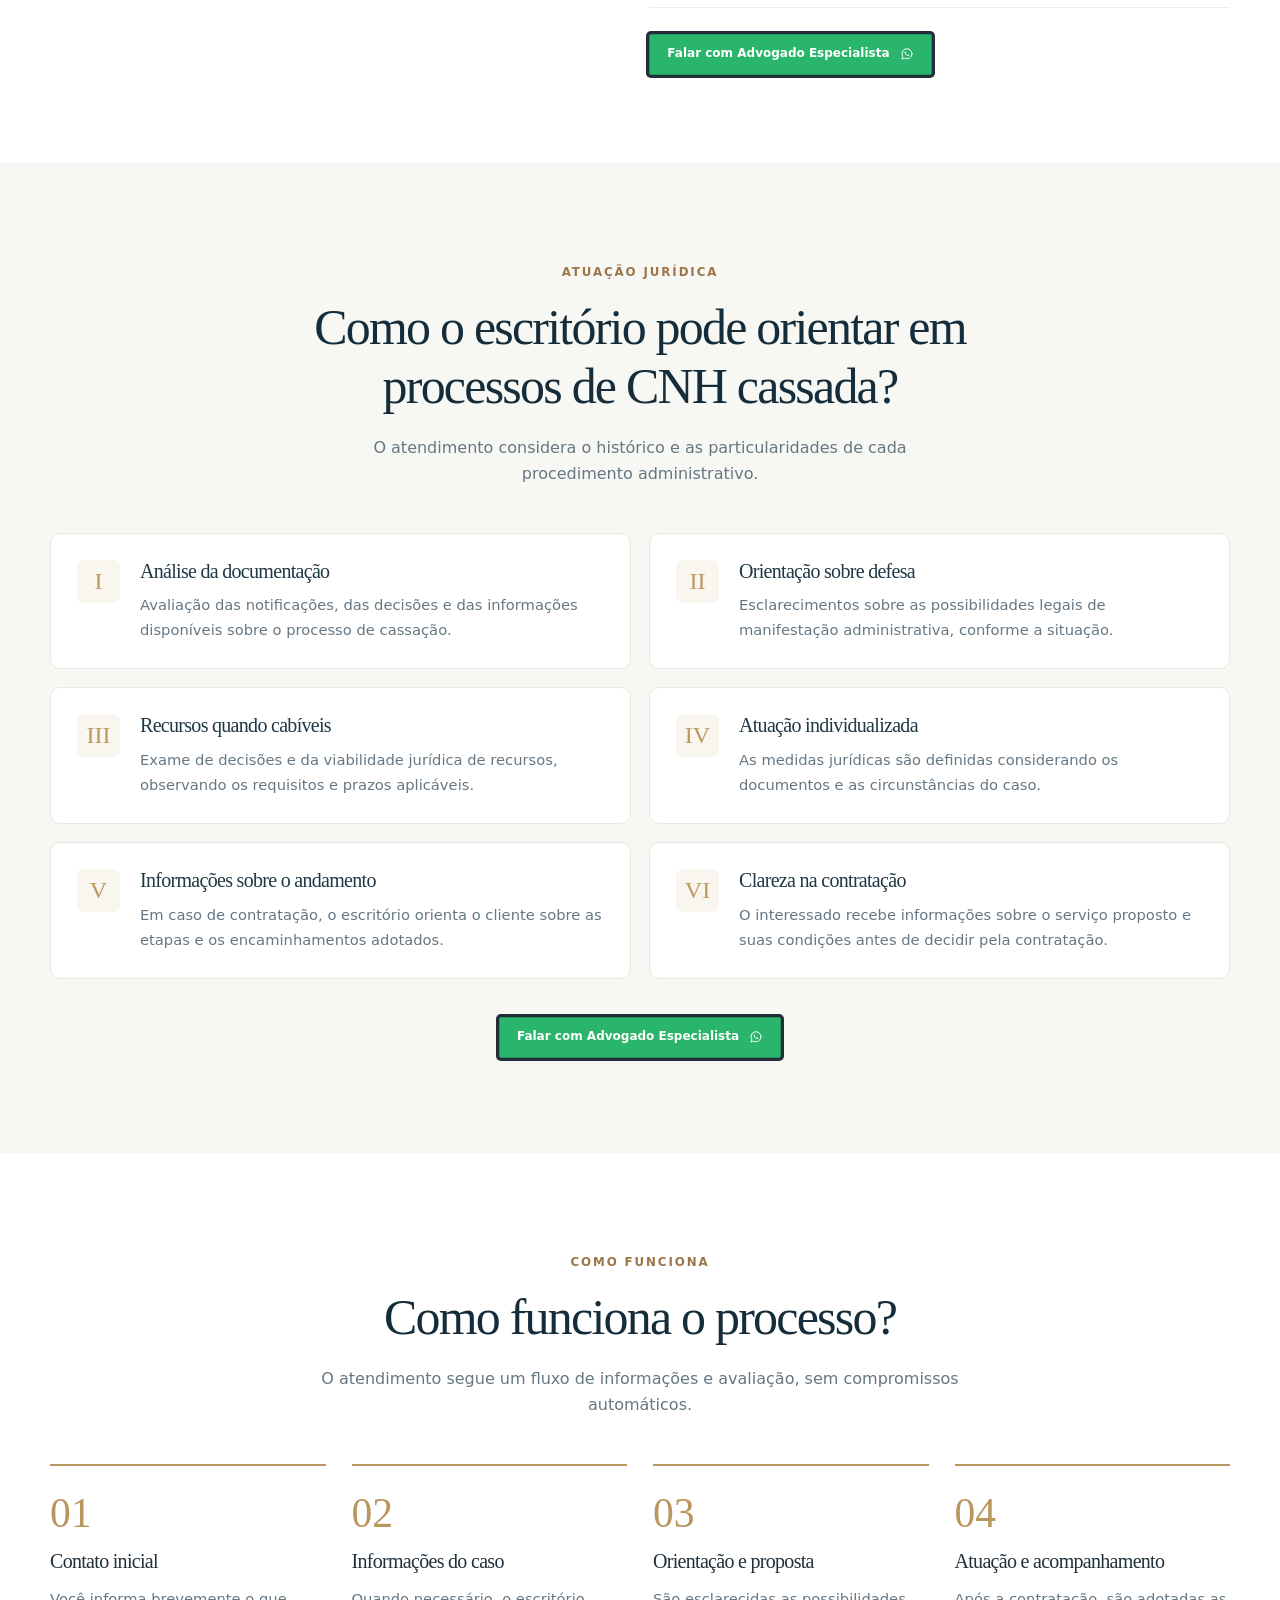
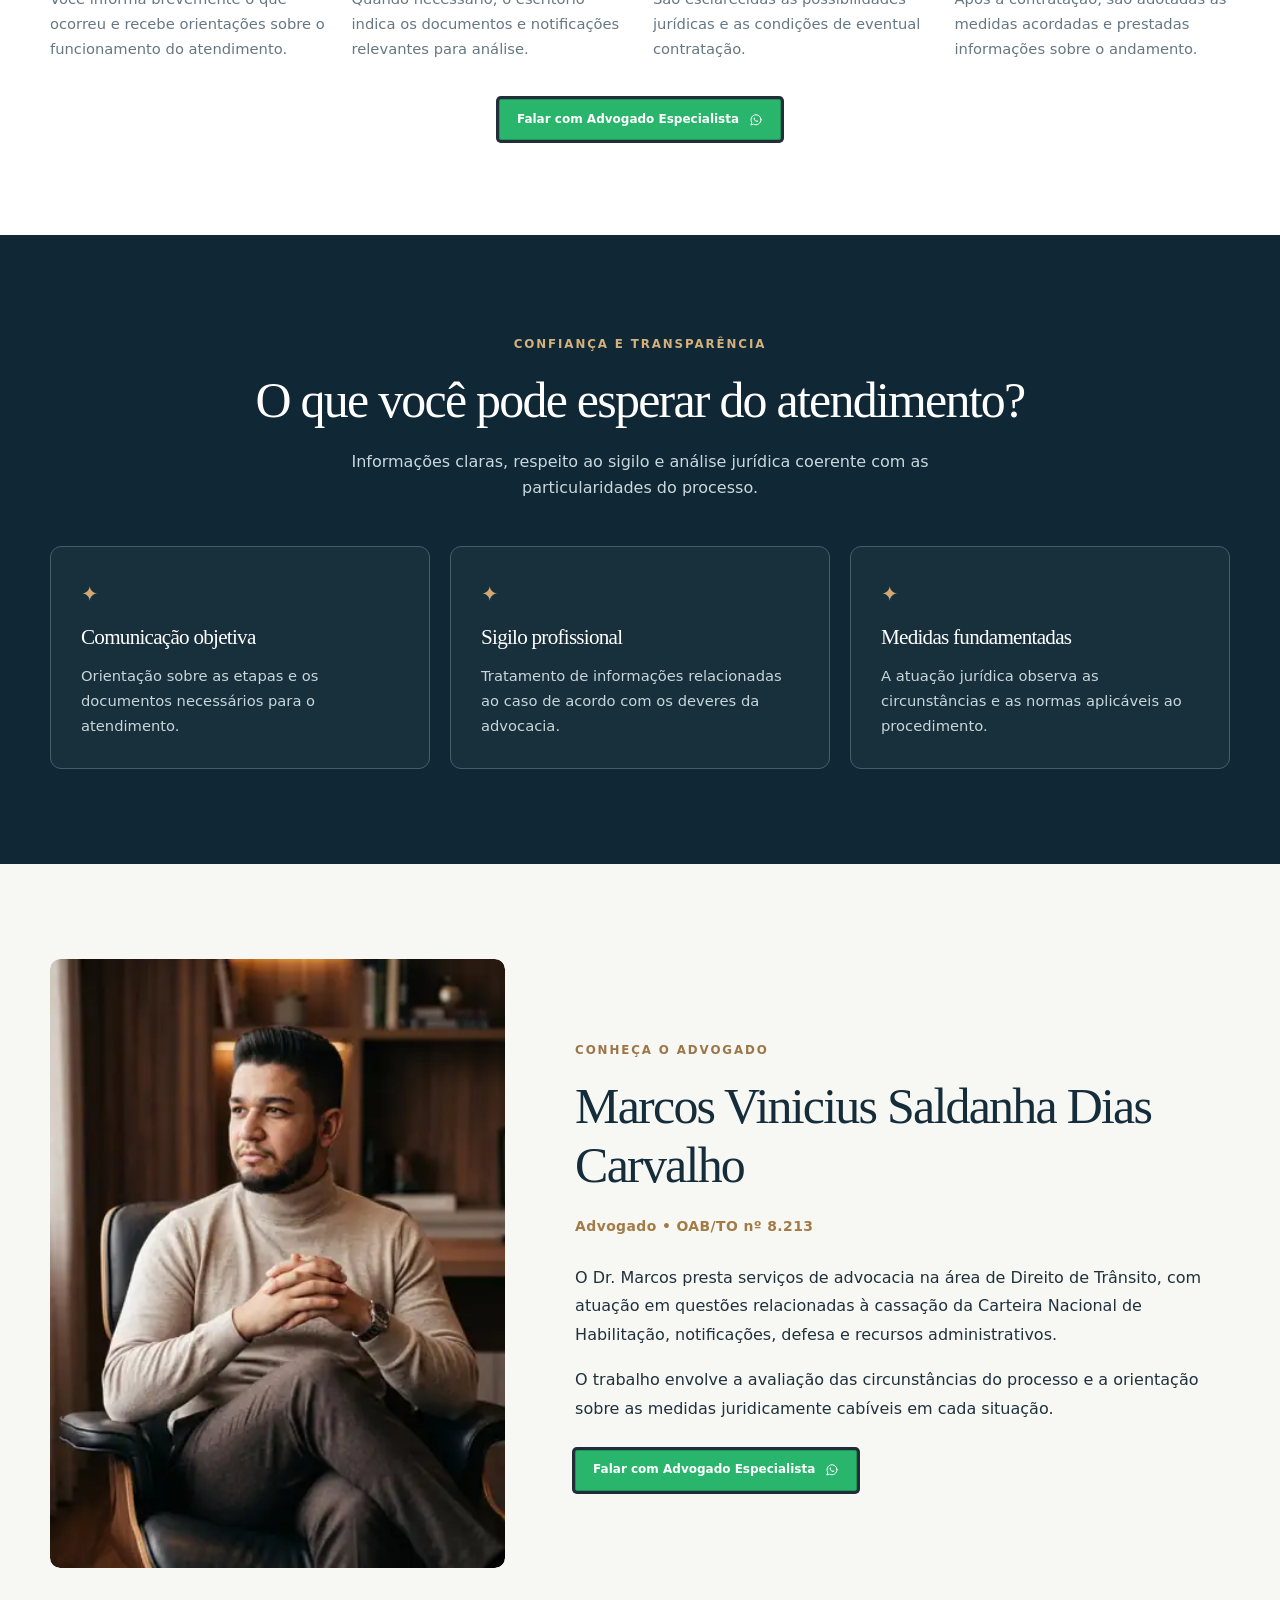
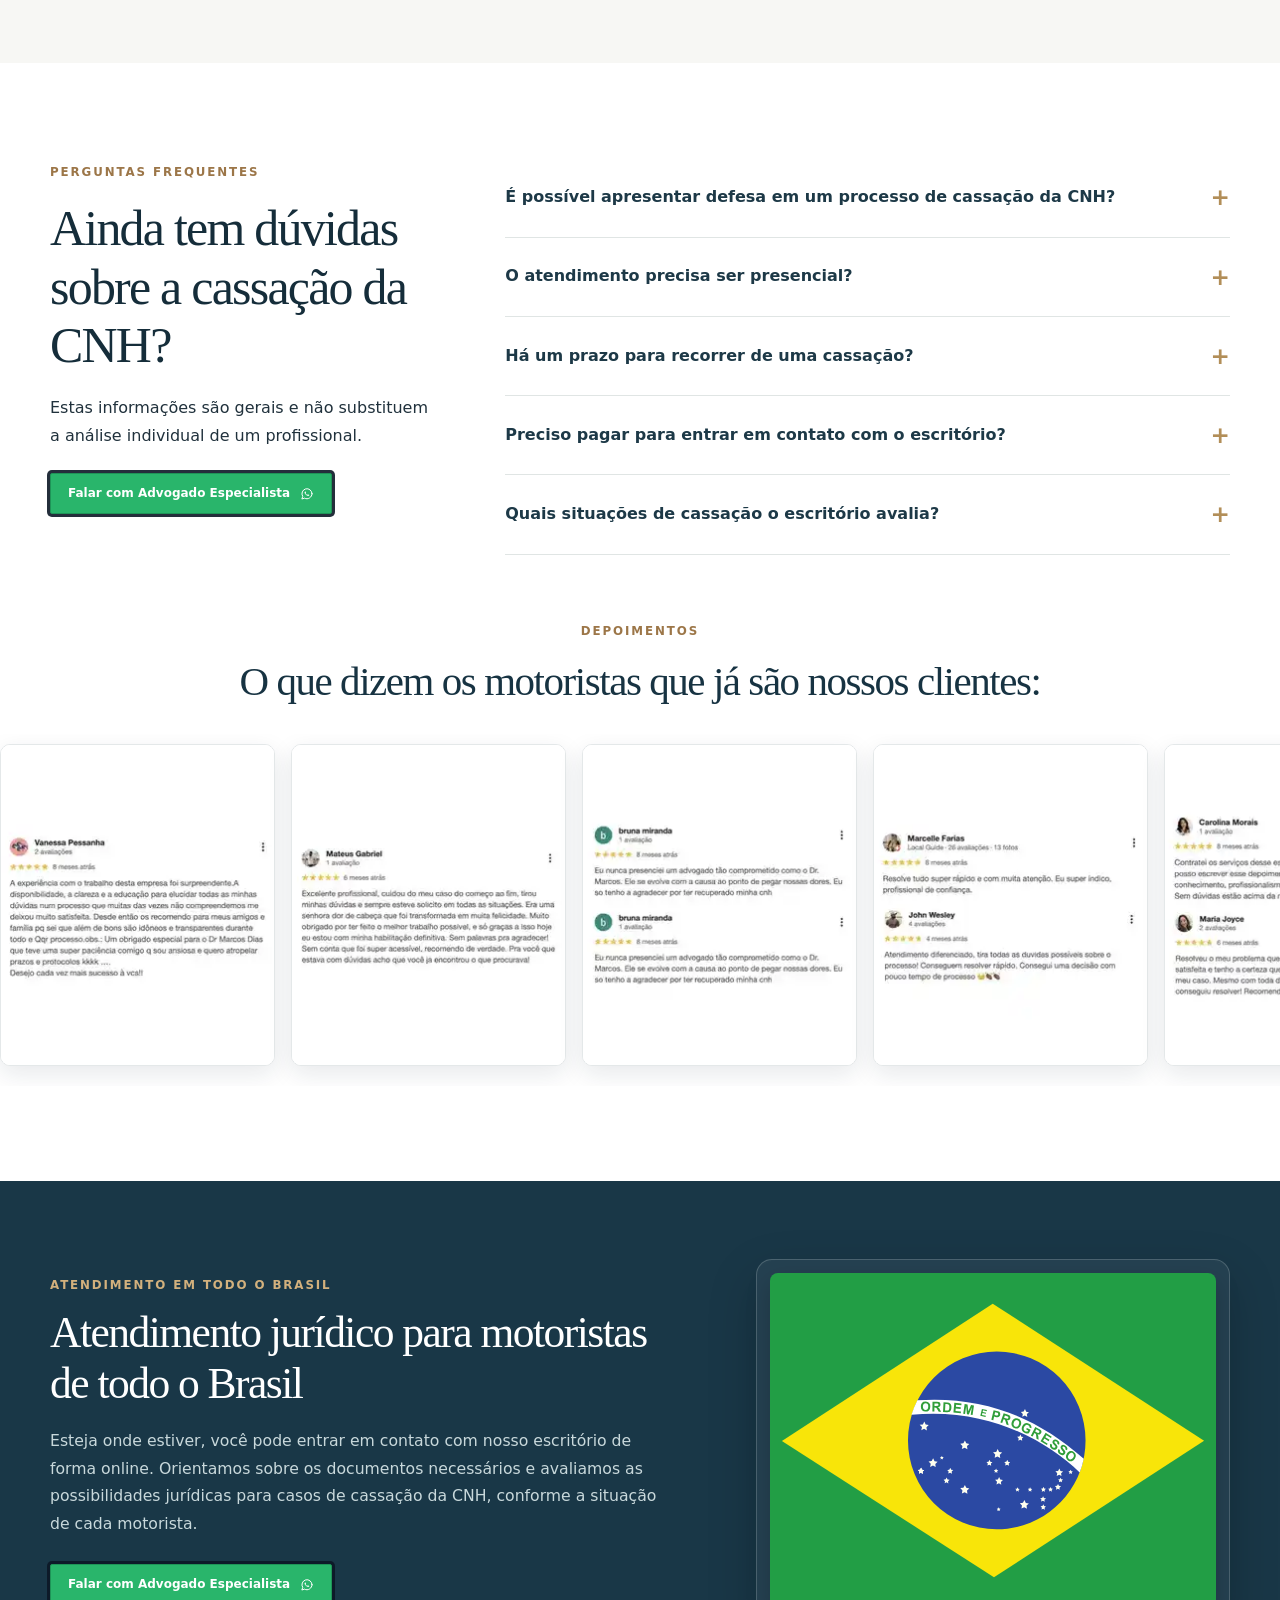
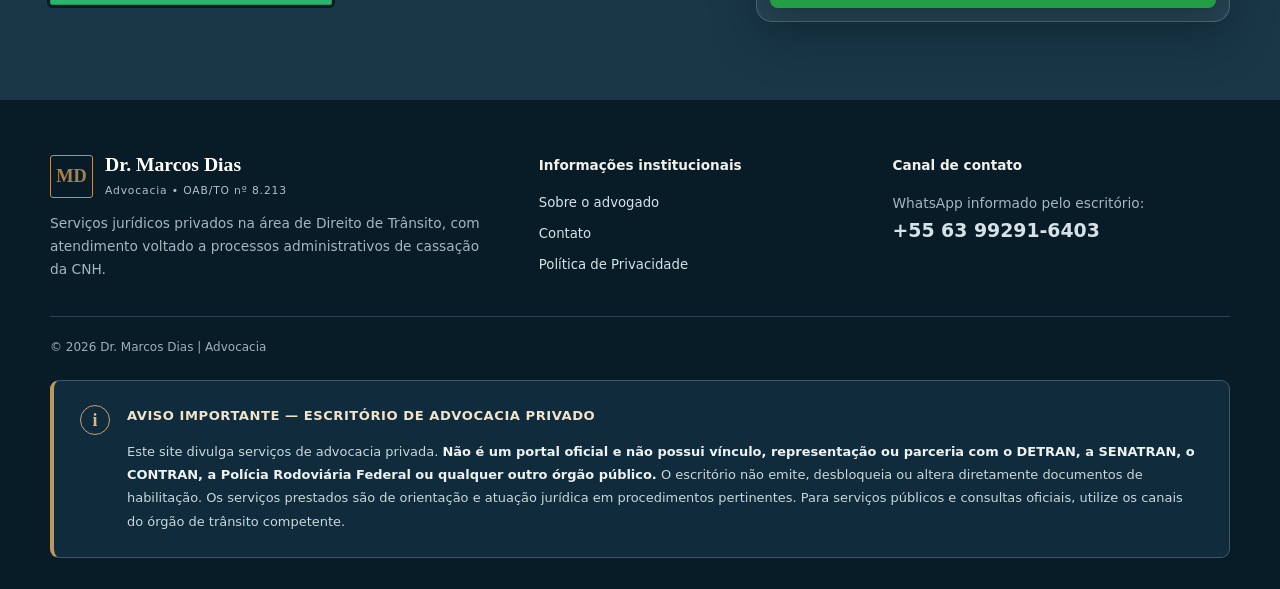
==== commit 740e94e4: "fix: aplicar novo estilo de foto sem recortes na seção advogado" ====
--- a/conferencia-headline-20261119.html
+++ b/conferencia-headline-20261119.html
@@ -14,7 +14,7 @@
 <link rel="stylesheet" href="./assets/cta-whatsapp.css?v=20261119-headline-verified">
 <link rel="stylesheet" href="./assets/reviews-carousel.css?v=20261119-headline-verified">
 <link rel="stylesheet" href="./assets/brazil-section.css?v=1">
-<link rel="stylesheet" href="./assets/hero-faq-imagens.css?v=2">
+<link rel="stylesheet" href="./assets/hero-faq-imagens.css?v=3">
 </head>
 <body class="lp-page">
 <header class="lp-header">
--- a/assets/hero-faq-imagens.css
+++ b/assets/hero-faq-imagens.css
@@ -54,3 +54,29 @@
   .lp-page .lp-hero-portrait{margin-top:18px!important}
   .lp-page .lp-hero-portrait img{max-width:345px!important;max-height:none!important}
 }
+
+/* Conheça o Advogado: exibir fotografia inteira, sem recorte ou sobreposição */
+.lp-page #advogado .lp-portrait-wrap{
+  display:block!important;
+  min-height:0!important;
+  height:auto!important;
+  background:transparent!important;
+  border:0!important;
+  border-radius:10px!important;
+  overflow:hidden!important;
+}
+.lp-page #advogado .lp-portrait-wrap::before{content:none!important;display:none!important}
+.lp-page #advogado .lp-portrait-header{display:none!important}
+.lp-page #advogado .lp-portrait-wrap img{
+  display:block!important;
+  position:relative!important;
+  width:100%!important;
+  height:auto!important;
+  max-height:none!important;
+  min-height:0!important;
+  object-fit:contain!important;
+  object-position:center!important;
+  border-radius:10px!important;
+  filter:none!important;
+  transform:none!important;
+}
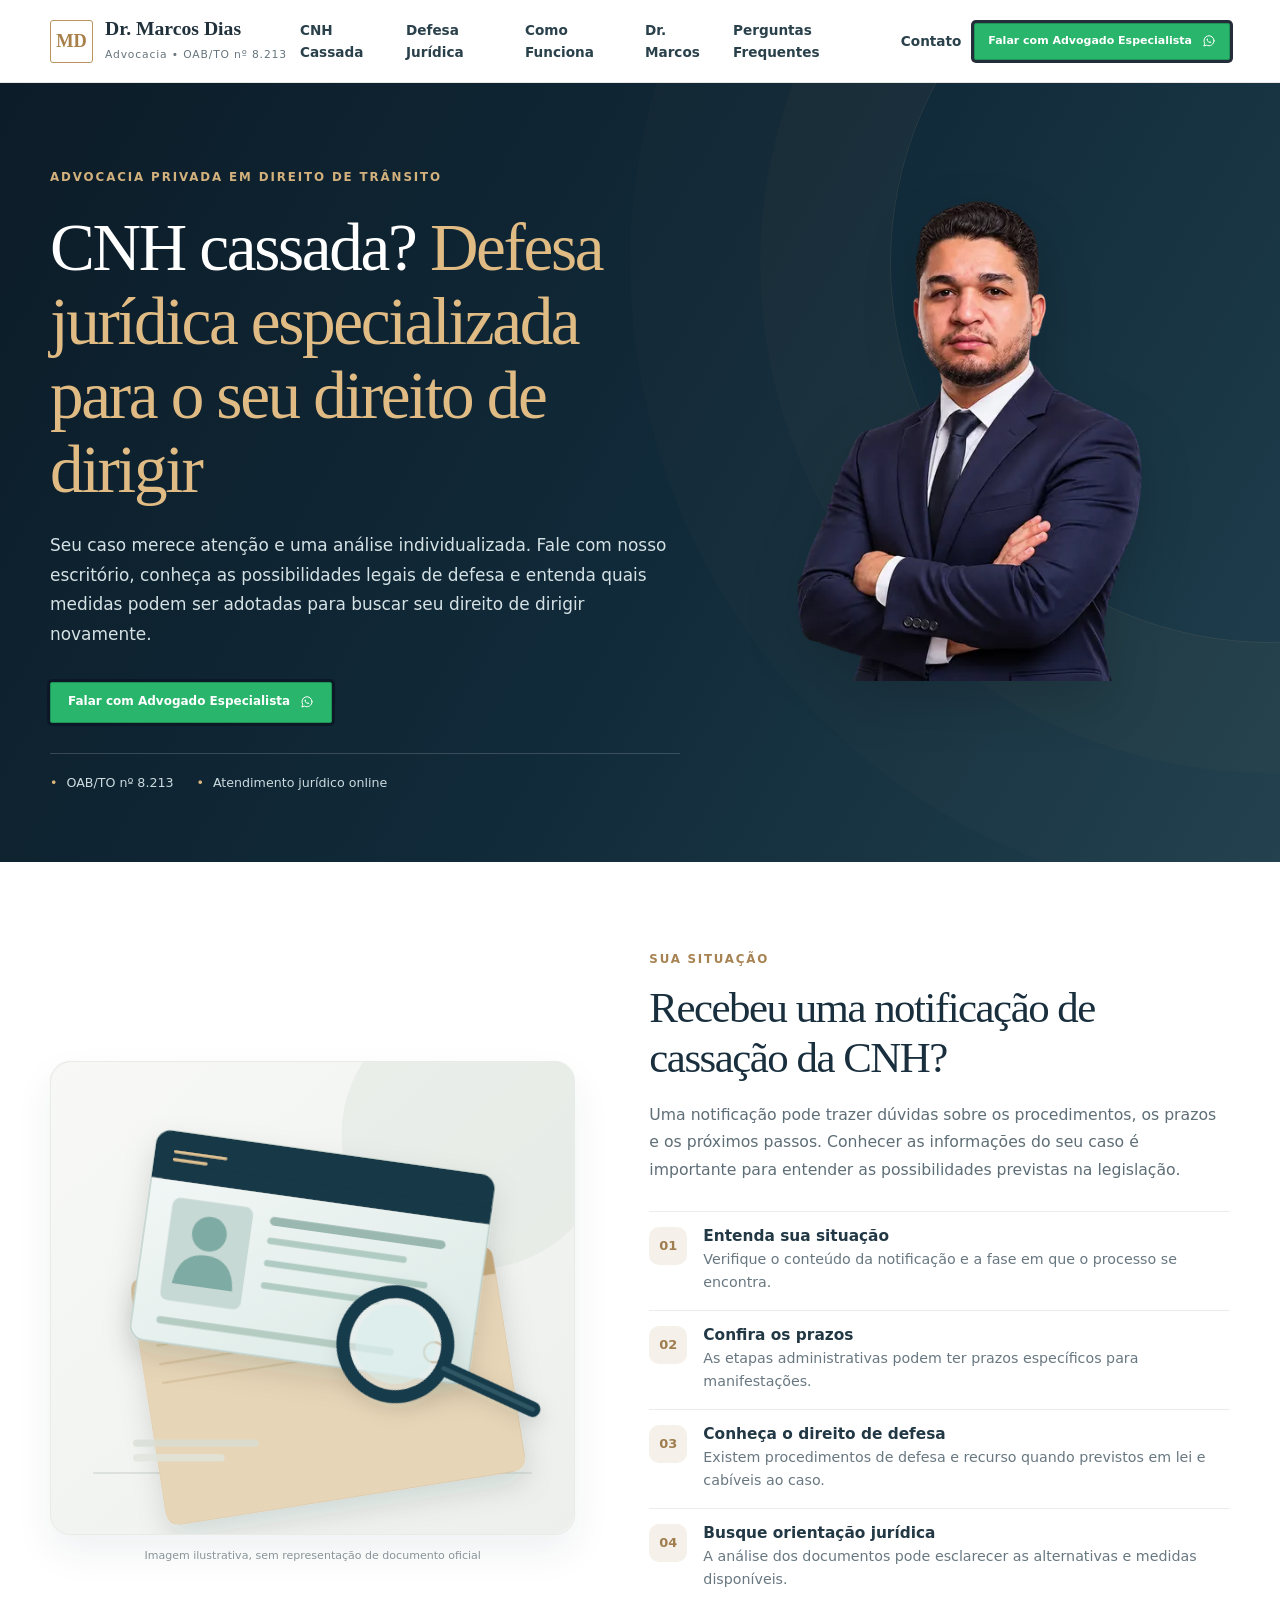
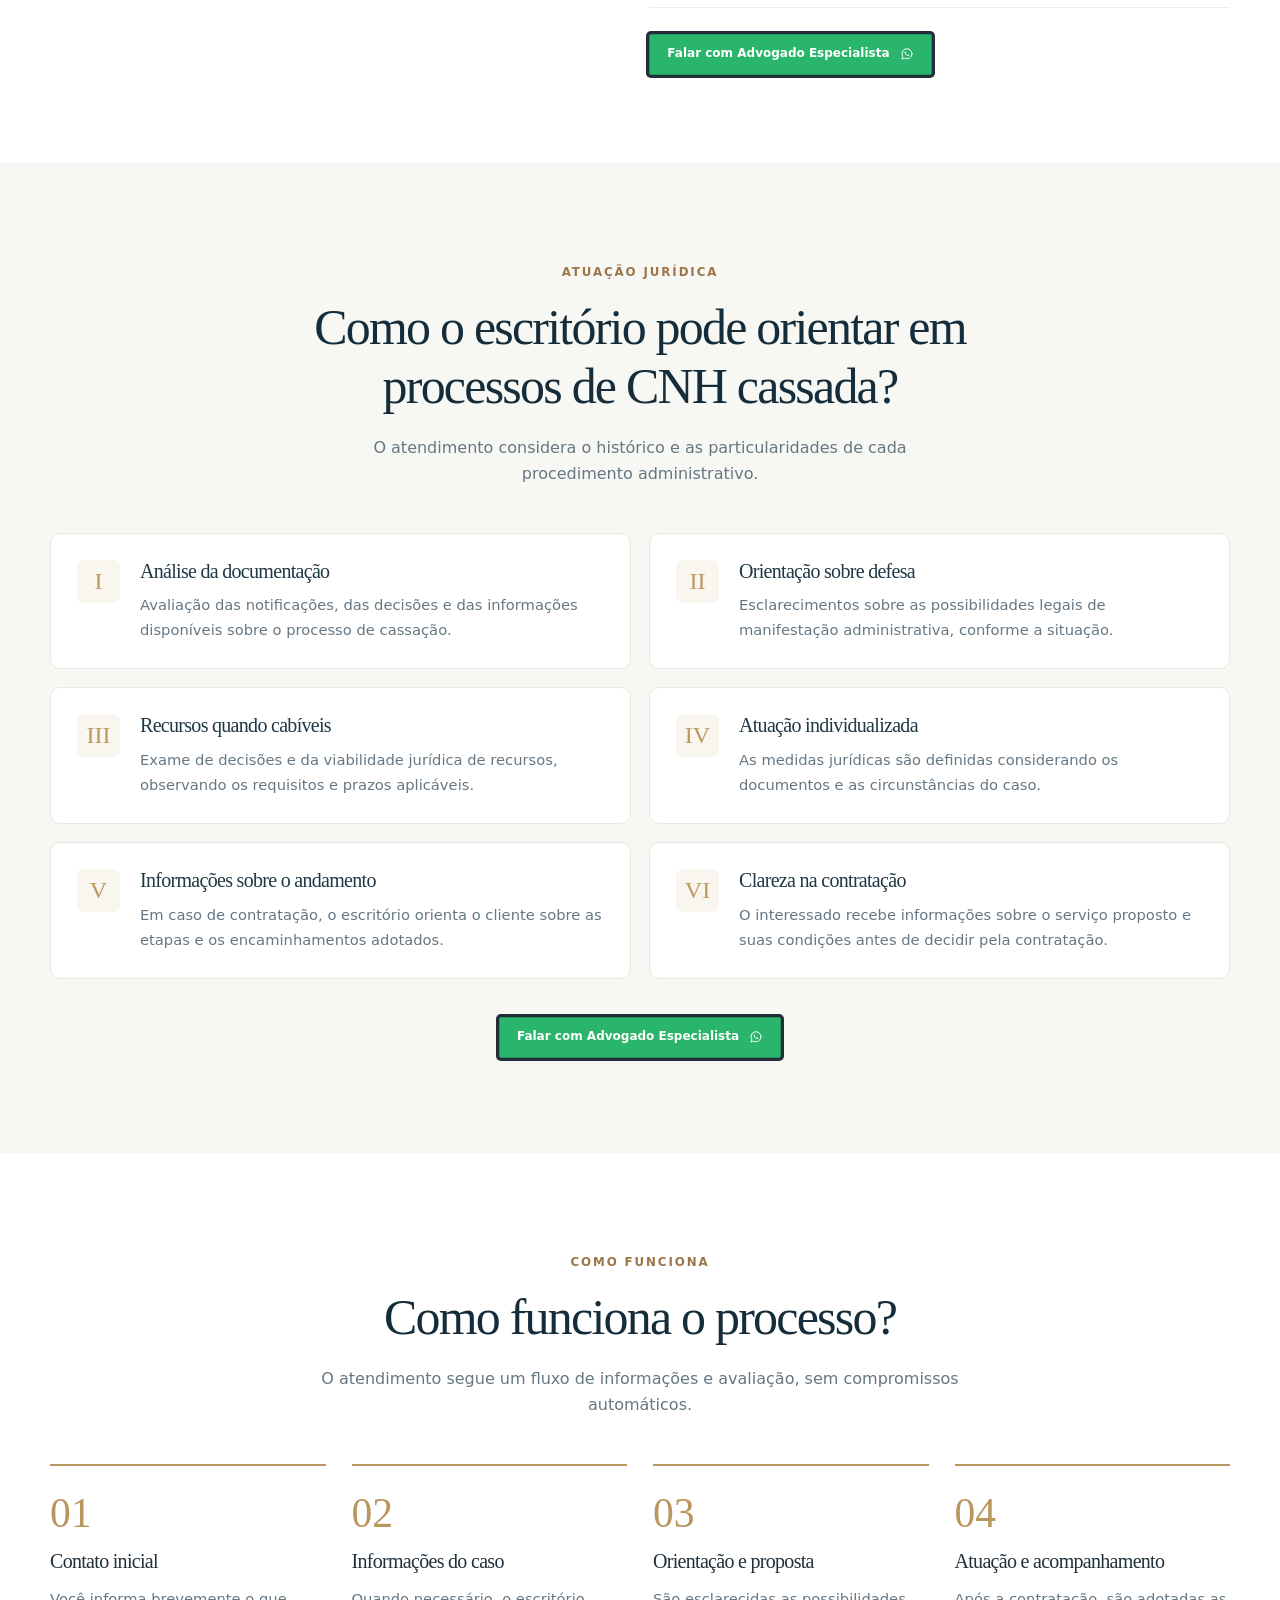
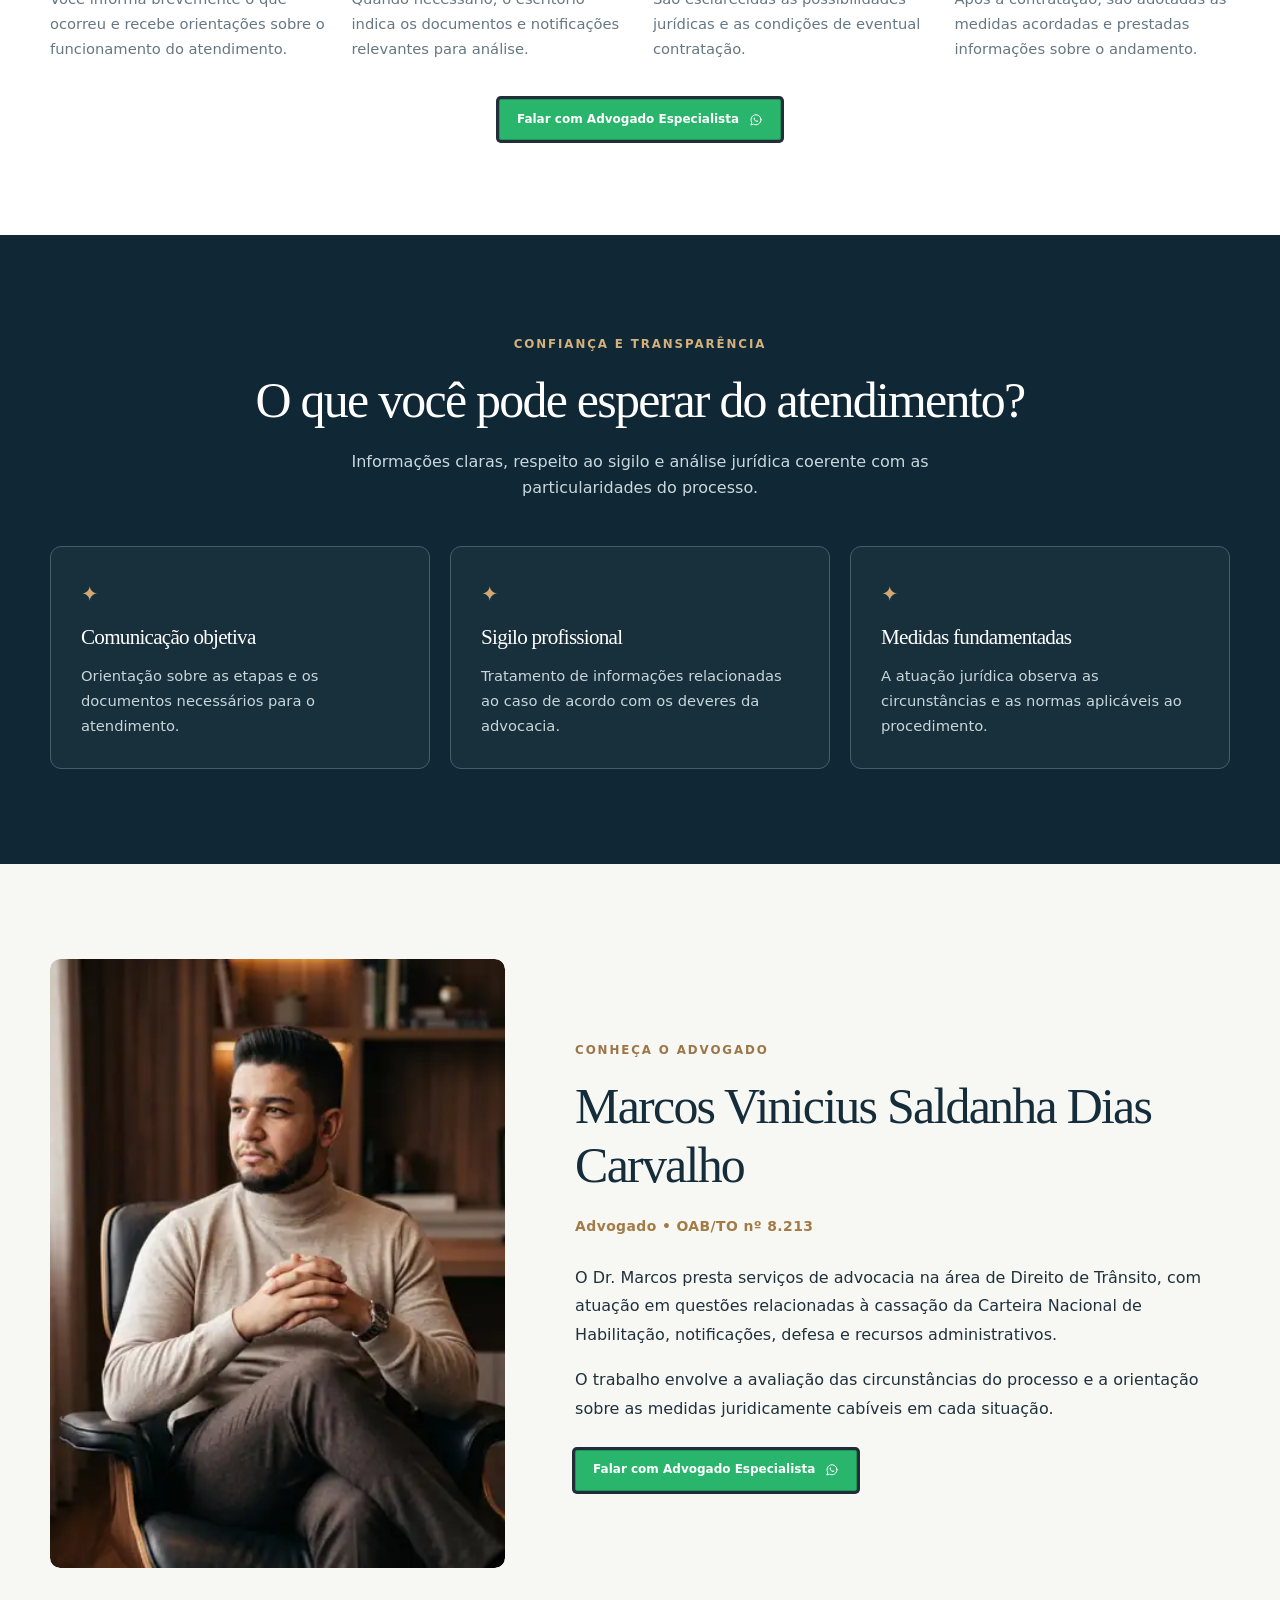
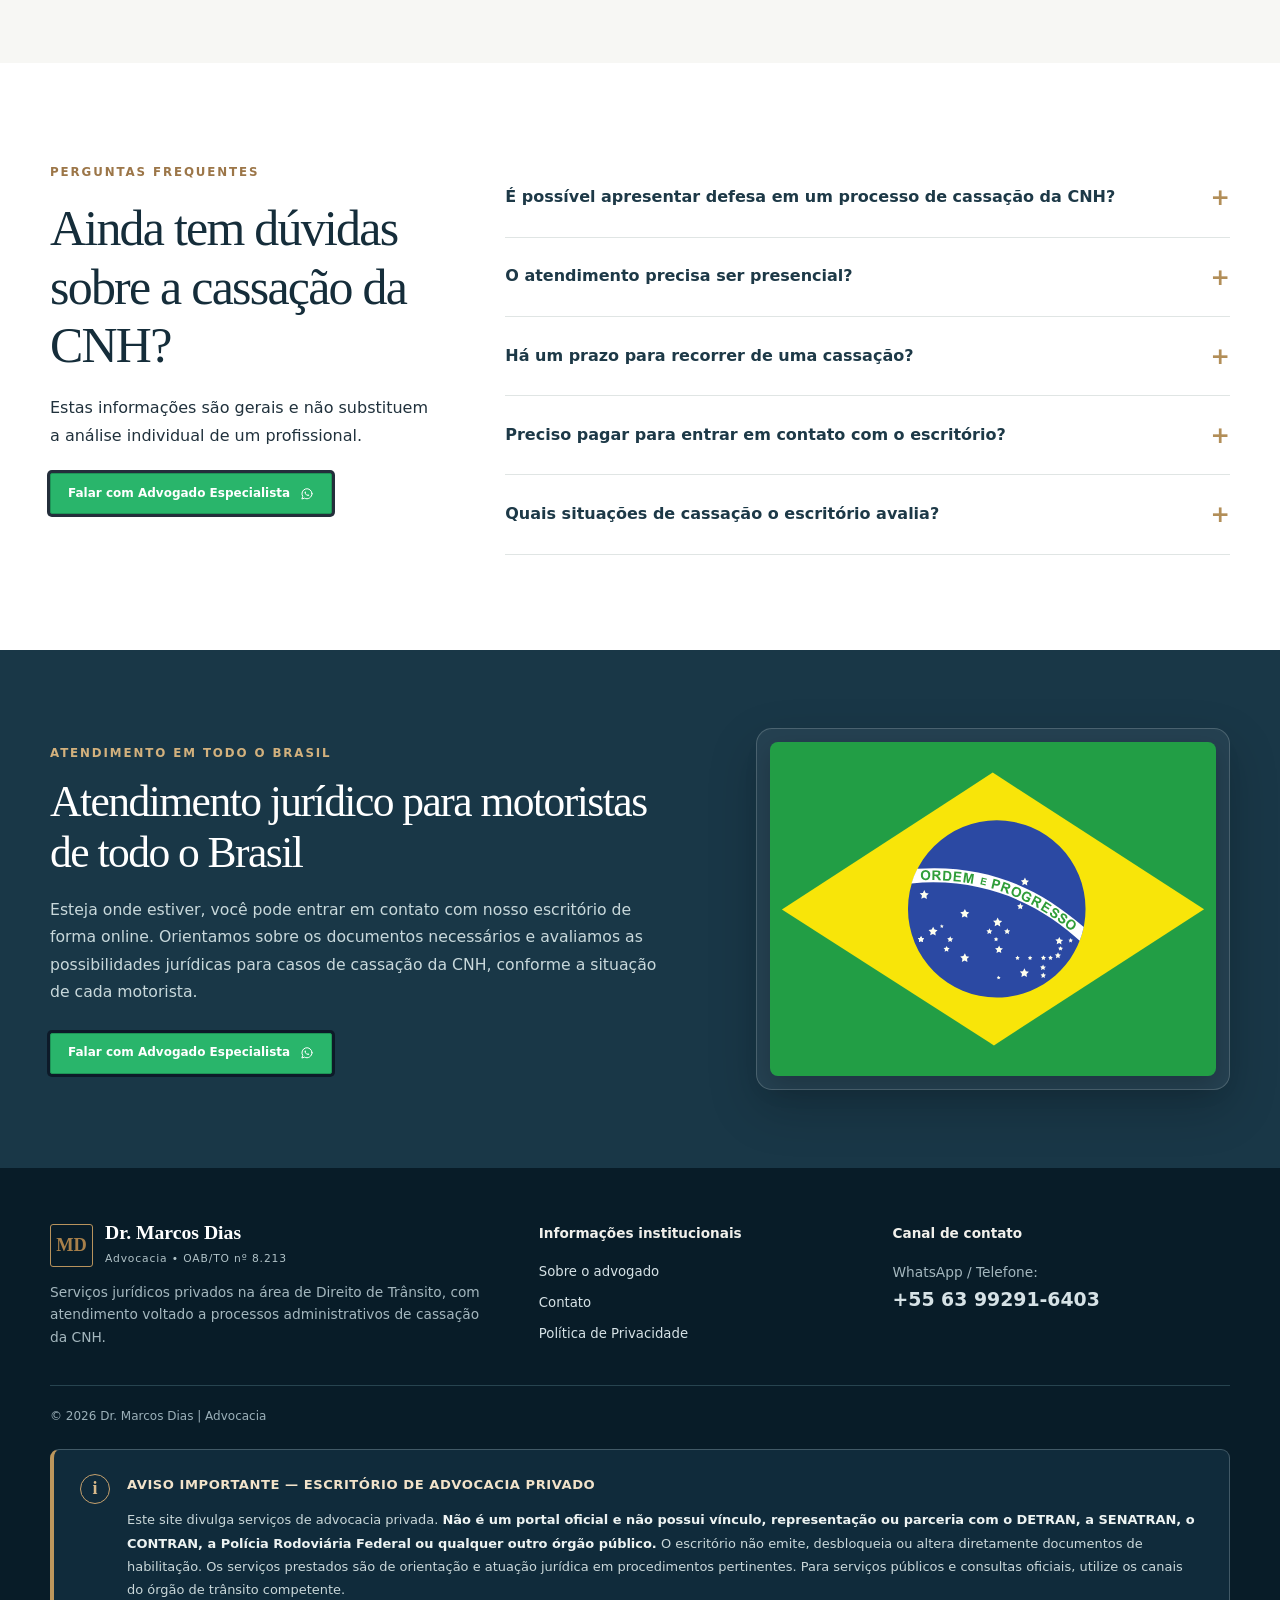
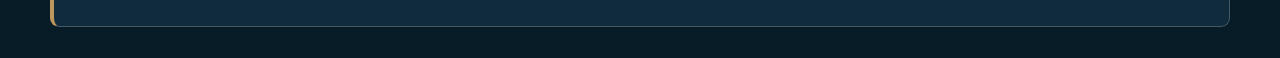
==== commit 6a957d13: "UX: retirar depoimentos, padronizar contato e limpar páginas internas sem inventar dados" ====
--- a/conferencia-headline-20261119.html
+++ b/conferencia-headline-20261119.html
@@ -24,7 +24,7 @@
       <span><b>Dr. Marcos Dias</b><small>Advocacia • OAB/TO nº 8.213</small></span>
     </a>
     <nav class="lp-nav" aria-label="Menu principal">
-      <a href="#situacao">CNH Cassada</a><a href="#atuacao">Defesa Jurídica</a><a href="#etapas">Como Funciona</a><a href="#advogado">Dr. Marcos</a><a href="#duvidas">Perguntas Frequentes</a>
+      <a href="#situacao">CNH Cassada</a><a href="#atuacao">Defesa Jurídica</a><a href="#etapas">Como Funciona</a><a href="#advogado">Dr. Marcos</a><a href="#duvidas">Perguntas Frequentes</a><a href="./contato.html">Contato</a>
     </nav>
     <a class="lp-btn lp-btn-sm lp-btn-dark lp-header-button wa-cta" href="https://wa.me/5563992916403?text=Ol%C3%A1!%20estou%20vindo%20do%20google%20e%20procuro%20por%20advogado%20especialista%20em%20direito%20de%20transito" target="_blank" rel="noopener noreferrer" aria-label="Falar com advogado especialista no WhatsApp"><svg class="wa-cta-icon" viewBox="0 0 24 24" aria-hidden="true" focusable="false" fill="none" xmlns="http://www.w3.org/2000/svg"><path d="M20.6 11.6a8.6 8.6 0 0 1-12.8 7.5L3.2 20.6l1.5-4.5A8.6 8.6 0 1 1 20.6 11.6Z" stroke="currentColor" stroke-width="1.7" stroke-linecap="round" stroke-linejoin="round"/><path d="M8.4 8c-.5.3-.8 1.1-.5 2.1.5 1.7 2.7 4 4.7 4.9 1.2.5 2.5.3 3-.3l.4-.9-2.7-1.3-.9 1c-1.2-.6-2.2-1.6-2.9-2.9l.9-.9-1.2-2.3-.8.6Z" fill="currentColor"/></svg><span class="wa-cta-copy"><span class="wa-cta-label">Falar com Advogado Especialista</span></span></a>
     <details class="lp-mobile-menu"><summary aria-label="Abrir menu">Menu <span aria-hidden="true">☰</span></summary><nav aria-label="Menu para celular"><a href="#situacao">CNH Cassada</a><a href="#atuacao">Defesa Jurídica</a><a href="#etapas">Como Funciona</a><a href="#advogado">Dr. Marcos</a><a href="#duvidas">Perguntas Frequentes</a><a href="./contato.html">Contato</a></nav></details>
@@ -128,7 +128,6 @@
       <details><summary>Quais situações de cassação o escritório avalia?</summary><p>O escritório recebe consultas sobre diferentes motivos de cassação da habilitação. Cada situação é examinada individualmente para identificar se existe atuação jurídica cabível, quais documentos são relevantes e quais providências podem ser consideradas.</p></details>
     </div>
   </div>
-<div class="lp-container faq-shots-heading"><span class="lp-kicker">DEPOIMENTOS</span><h3>O que dizem os motoristas que já são nossos clientes:</h3></div><div class="faq-shots-viewport" role="region" aria-roledescription="carrossel" aria-label="Avaliações em imagens fornecidas pelo escritório" tabindex="0"><div class="faq-shots-track" aria-live="off"><div class="faq-shots-set"><figure class="faq-shot" role="img" aria-label="Captura da avaliação de Vanessa Pessanha" tabindex="0"><div class="faq-shot-photo" style="background-position:0% 50%"></div></figure><figure class="faq-shot" role="img" aria-label="Captura da avaliação de Mateus Gabriel" tabindex="0"><div class="faq-shot-photo" style="background-position:12.5% 50%"></div></figure><figure class="faq-shot" role="img" aria-label="Captura da avaliação de Bruna Miranda" tabindex="0"><div class="faq-shot-photo" style="background-position:25% 50%"></div></figure><figure class="faq-shot" role="img" aria-label="Captura da avaliação de Marcelle Farias e John Wesley" tabindex="0"><div class="faq-shot-photo" style="background-position:37.5% 50%"></div></figure><figure class="faq-shot" role="img" aria-label="Captura da avaliação de Carolina Morais e Maria Joyce" tabindex="0"><div class="faq-shot-photo" style="background-position:50% 50%"></div></figure><figure class="faq-shot" role="img" aria-label="Captura da avaliação de Gislane Baldotto" tabindex="0"><div class="faq-shot-photo" style="background-position:62.5% 50%"></div></figure><figure class="faq-shot" role="img" aria-label="Captura da avaliação de Vanessa Pessanha" tabindex="0"><div class="faq-shot-photo" style="background-position:75% 50%"></div></figure><figure class="faq-shot" role="img" aria-label="Captura da avaliação de Felipe Saraiva" tabindex="0"><div class="faq-shot-photo" style="background-position:87.5% 50%"></div></figure><figure class="faq-shot" role="img" aria-label="Captura da avaliação de Mateus Gabriel" tabindex="0"><div class="faq-shot-photo" style="background-position:100% 50%"></div></figure></div><div class="faq-shots-set" aria-hidden="true"><figure class="faq-shot" aria-hidden="true"><div class="faq-shot-photo" style="background-position:0% 50%"></div></figure><figure class="faq-shot" aria-hidden="true"><div class="faq-shot-photo" style="background-position:12.5% 50%"></div></figure><figure class="faq-shot" aria-hidden="true"><div class="faq-shot-photo" style="background-position:25% 50%"></div></figure><figure class="faq-shot" aria-hidden="true"><div class="faq-shot-photo" style="background-position:37.5% 50%"></div></figure><figure class="faq-shot" aria-hidden="true"><div class="faq-shot-photo" style="background-position:50% 50%"></div></figure><figure class="faq-shot" aria-hidden="true"><div class="faq-shot-photo" style="background-position:62.5% 50%"></div></figure><figure class="faq-shot" aria-hidden="true"><div class="faq-shot-photo" style="background-position:75% 50%"></div></figure><figure class="faq-shot" aria-hidden="true"><div class="faq-shot-photo" style="background-position:87.5% 50%"></div></figure><figure class="faq-shot" aria-hidden="true"><div class="faq-shot-photo" style="background-position:100% 50%"></div></figure></div></div></div>
 </section>
 
 <section class="lp-final-cta" id="atendimento-brasil">
@@ -148,7 +147,7 @@
 
 <footer class="lp-footer">
  <div class="lp-container">
-   <div class="lp-footer-top"><div><a class="lp-brand lp-brand-footer" href="#inicio"><span class="lp-monogram" aria-hidden="true">MD</span><span><b>Dr. Marcos Dias</b><small>Advocacia • OAB/TO nº 8.213</small></span></a><p>Serviços jurídicos privados na área de Direito de Trânsito, com atendimento voltado a processos administrativos de cassação da CNH.</p></div><div><strong>Informações institucionais</strong><nav aria-label="Links institucionais"><a href="./sobre.html">Sobre o advogado</a><a href="./contato.html">Contato</a><a href="./politica-de-privacidade.html">Política de Privacidade</a></nav></div><div><strong>Canal de contato</strong><p>WhatsApp informado pelo escritório:</p><a class="lp-footer-phone" href="https://wa.me/5563992916403?text=Ol%C3%A1!%20estou%20vindo%20do%20google%20e%20procuro%20por%20advogado%20especialista%20em%20direito%20de%20transito" target="_blank" rel="noopener noreferrer">+55 63 99291-6403</a></div></div>
+   <div class="lp-footer-top"><div><a class="lp-brand lp-brand-footer" href="#inicio"><span class="lp-monogram" aria-hidden="true">MD</span><span><b>Dr. Marcos Dias</b><small>Advocacia • OAB/TO nº 8.213</small></span></a><p>Serviços jurídicos privados na área de Direito de Trânsito, com atendimento voltado a processos administrativos de cassação da CNH.</p></div><div><strong>Informações institucionais</strong><nav aria-label="Links institucionais"><a href="./sobre.html">Sobre o advogado</a><a href="./contato.html">Contato</a><a href="./politica-de-privacidade.html">Política de Privacidade</a></nav></div><div><strong>Canal de contato</strong><p>WhatsApp / Telefone:</p><a class="lp-footer-phone" href="https://wa.me/5563992916403?text=Ol%C3%A1!%20estou%20vindo%20do%20google%20e%20procuro%20por%20advogado%20especialista%20em%20direito%20de%20transito" target="_blank" rel="noopener noreferrer">+55 63 99291-6403</a></div></div>
    <div class="lp-copyright">© 2026 Dr. Marcos Dias | Advocacia</div>
    <div class="disclaimer-publico" role="note" aria-label="Aviso institucional: advocacia independente"><div class="disclaimer-publico__icon" aria-hidden="true">i</div><div><strong>AVISO IMPORTANTE — ESCRITÓRIO DE ADVOCACIA PRIVADO</strong><p>Este site divulga serviços de advocacia privada. <strong>Não é um portal oficial e não possui vínculo, representação ou parceria com o DETRAN, a SENATRAN, o CONTRAN, a Polícia Rodoviária Federal ou qualquer outro órgão público.</strong> O escritório não emite, desbloqueia ou altera diretamente documentos de habilitação. Os serviços prestados são de orientação e atuação jurídica em procedimentos pertinentes. Para serviços públicos e consultas oficiais, utilize os canais do órgão de trânsito competente.</p></div></div>
  </div>
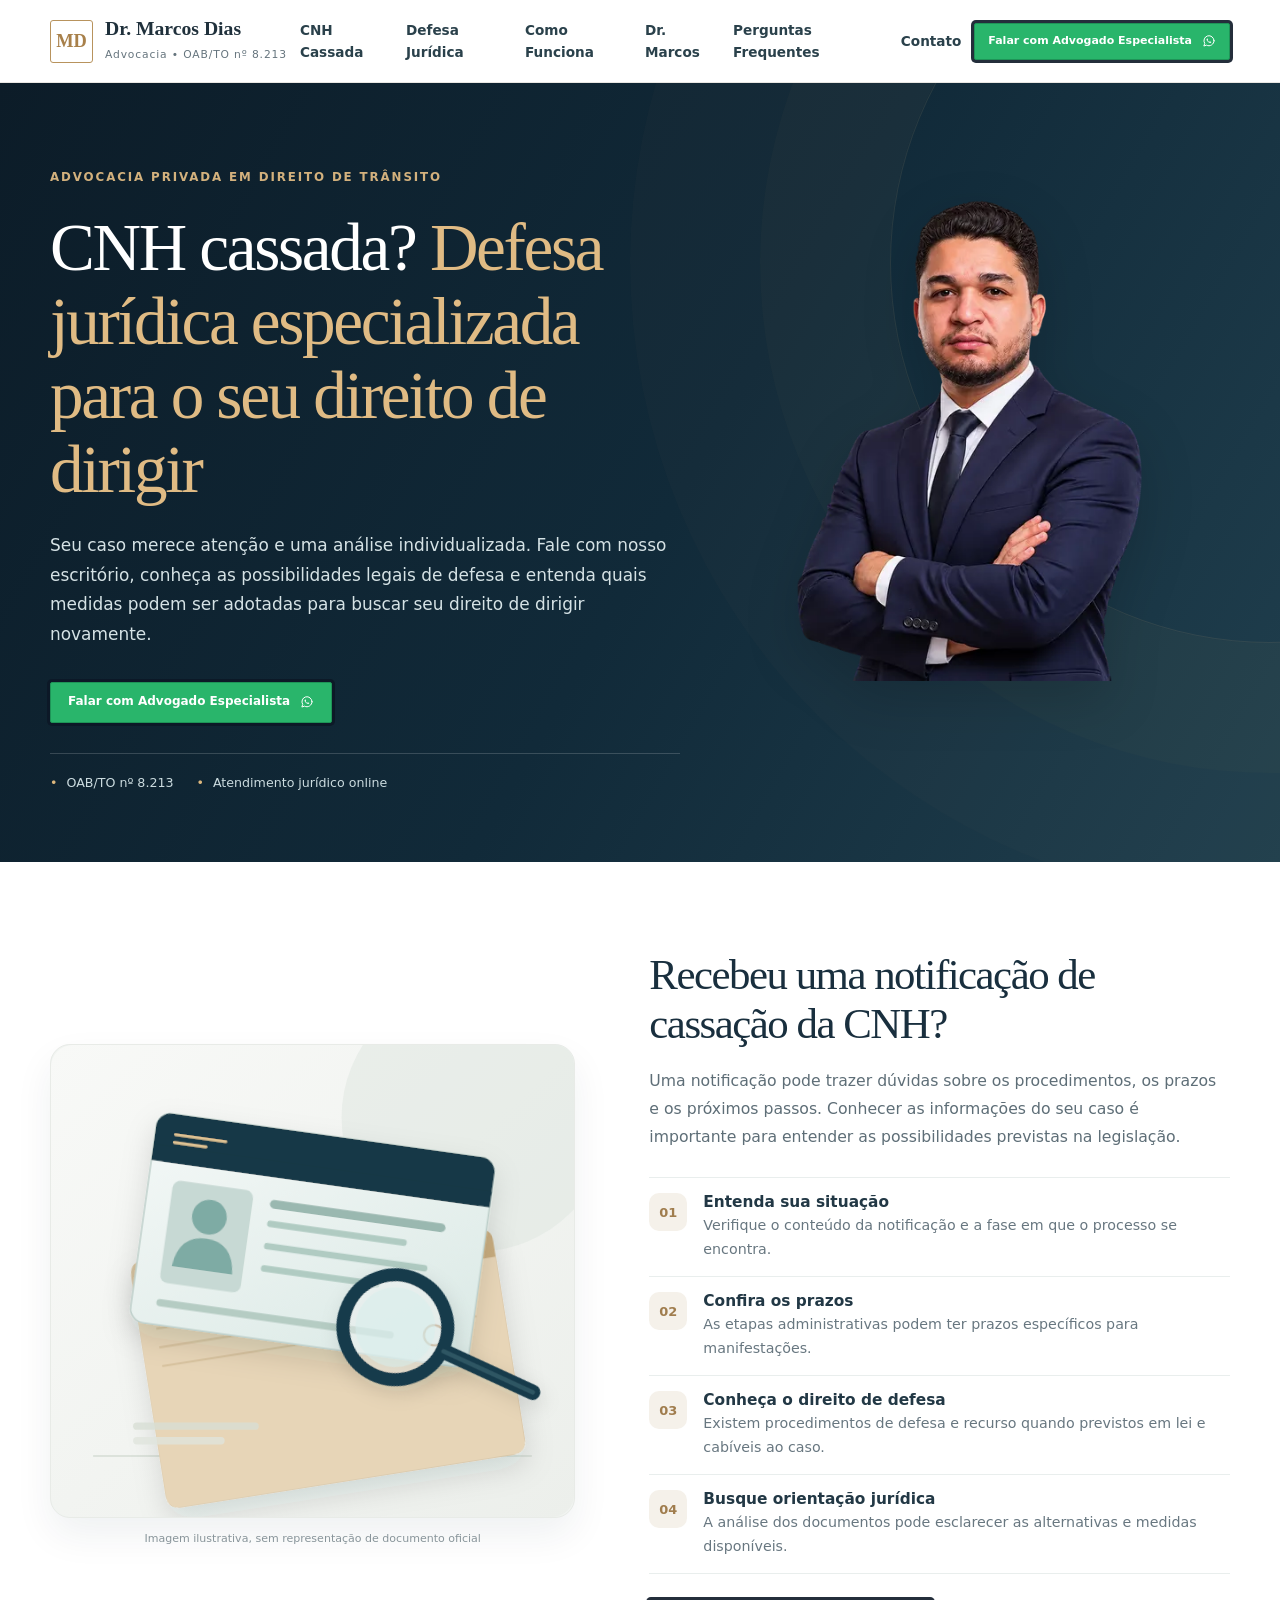
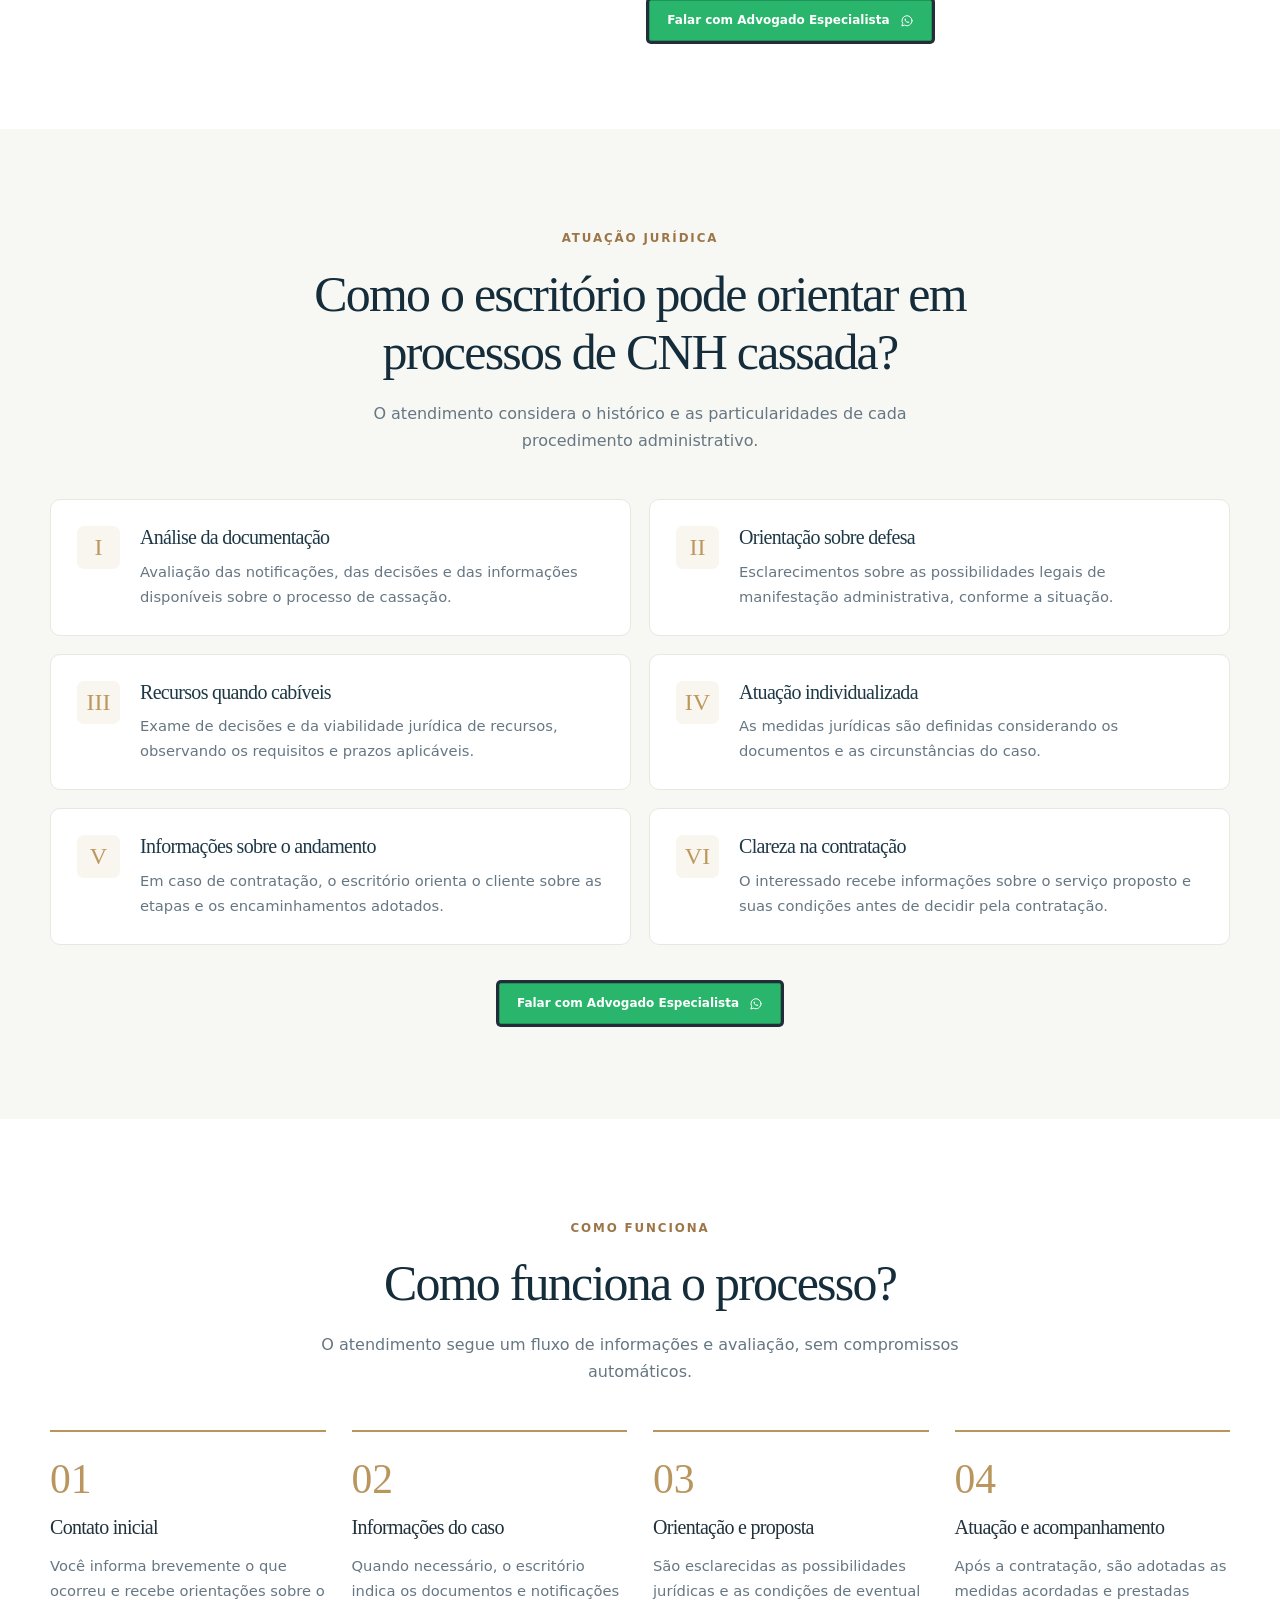
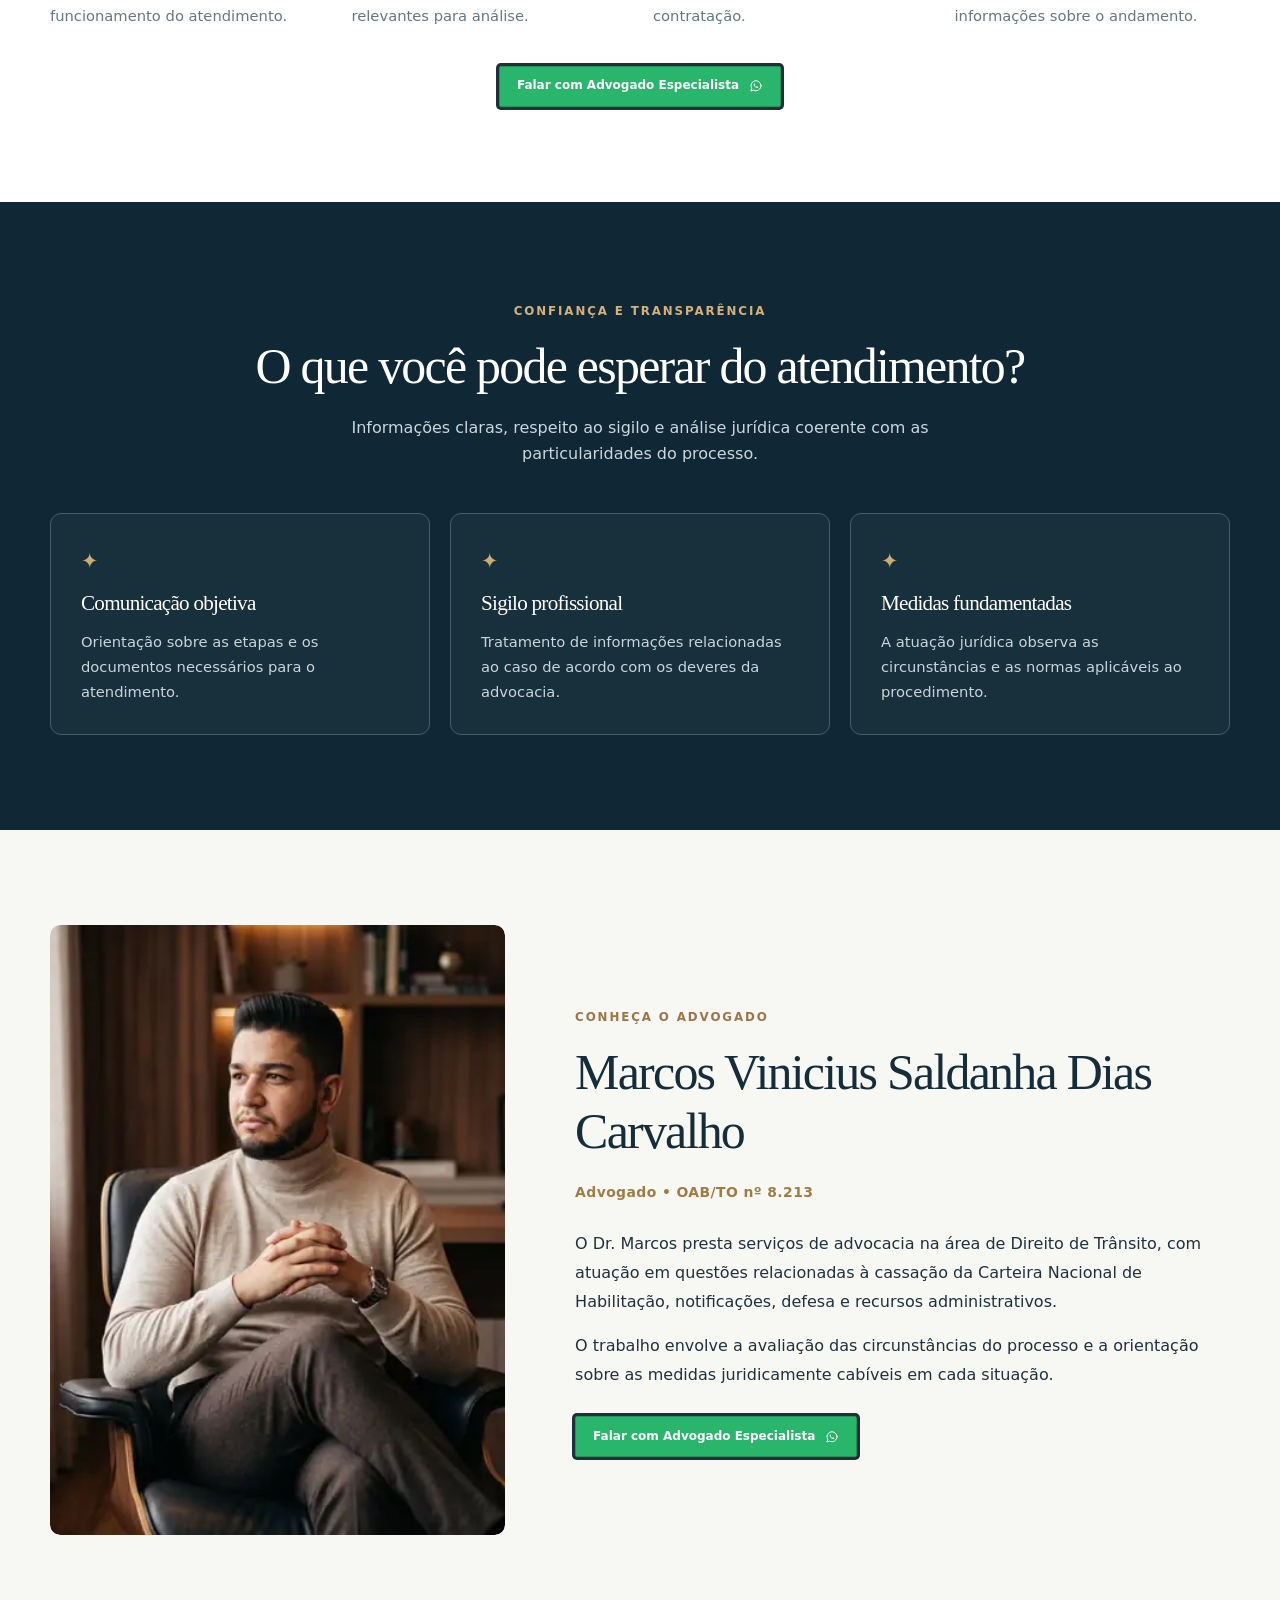
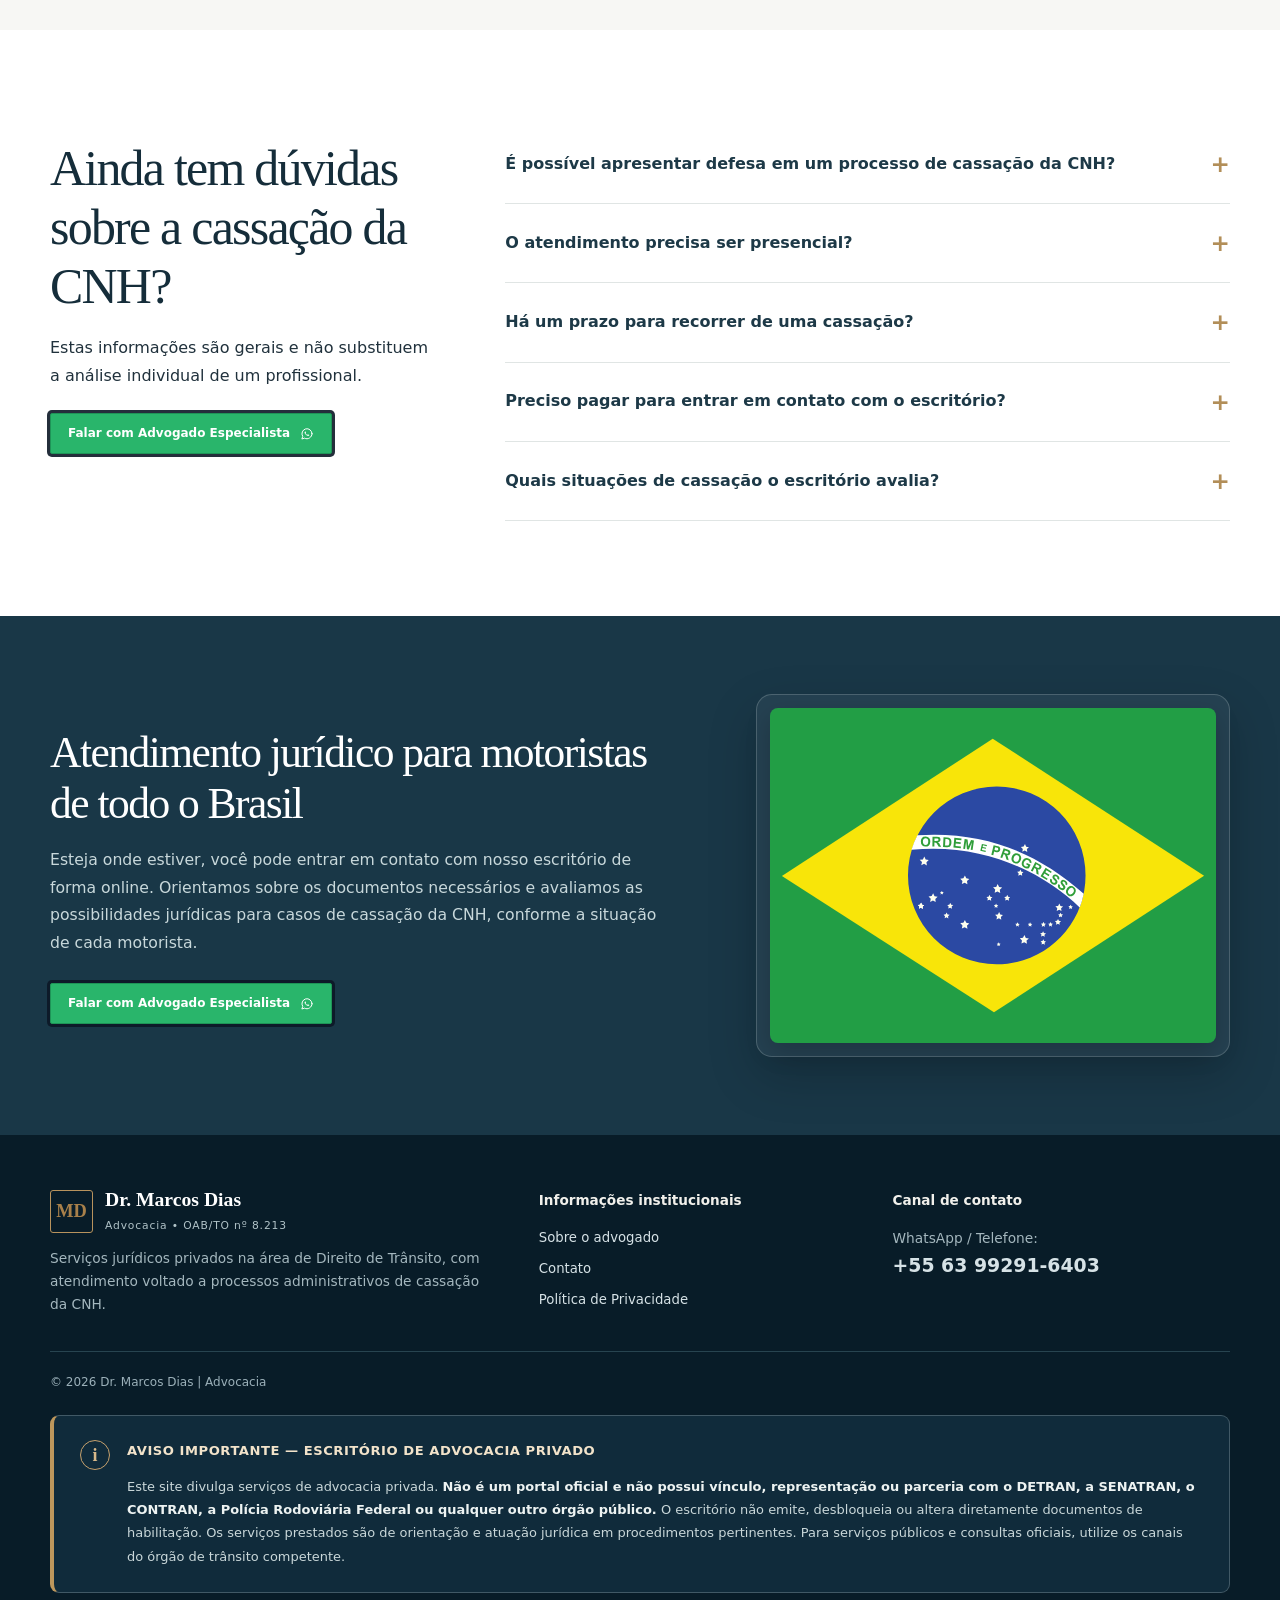
==== commit 6d7b1960: "ui: remover três etiquetas redundantes das seções" ====
--- a/conferencia-headline-20261119.html
+++ b/conferencia-headline-20261119.html
@@ -54,7 +54,7 @@
       <figcaption>Imagem ilustrativa, sem representação de documento oficial</figcaption>
     </figure>
     <div class="lp-situation-content">
-      <span class="lp-situation-eyebrow">SUA SITUAÇÃO</span>
+      
       <h2 class="lp-situation-heading" id="lp-situation-title">Recebeu uma notificação de cassação da CNH?</h2>
       <p class="lp-situation-lead">Uma notificação pode trazer dúvidas sobre os procedimentos, os prazos e os próximos passos. Conhecer as informações do seu caso é importante para entender as possibilidades previstas na legislação.</p>
       <div class="lp-situation-list">
@@ -119,7 +119,7 @@
 
 <section class="lp-section" id="duvidas">
   <div class="lp-container lp-faq-grid">
-    <div><span class="lp-kicker">PERGUNTAS FREQUENTES</span><h2>Ainda tem dúvidas sobre a cassação da CNH?</h2><p>Estas informações são gerais e não substituem a análise individual de um profissional.</p><a class="lp-btn lp-btn-dark wa-cta" href="https://wa.me/5563992916403?text=Ol%C3%A1!%20estou%20vindo%20do%20google%20e%20procuro%20por%20advogado%20especialista%20em%20direito%20de%20transito" target="_blank" rel="noopener noreferrer" aria-label="Falar com advogado especialista no WhatsApp"><svg class="wa-cta-icon" viewBox="0 0 24 24" aria-hidden="true" focusable="false" fill="none" xmlns="http://www.w3.org/2000/svg"><path d="M20.6 11.6a8.6 8.6 0 0 1-12.8 7.5L3.2 20.6l1.5-4.5A8.6 8.6 0 1 1 20.6 11.6Z" stroke="currentColor" stroke-width="1.7" stroke-linecap="round" stroke-linejoin="round"/><path d="M8.4 8c-.5.3-.8 1.1-.5 2.1.5 1.7 2.7 4 4.7 4.9 1.2.5 2.5.3 3-.3l.4-.9-2.7-1.3-.9 1c-1.2-.6-2.2-1.6-2.9-2.9l.9-.9-1.2-2.3-.8.6Z" fill="currentColor"/></svg><span class="wa-cta-copy"><span class="wa-cta-label">Falar com Advogado Especialista</span></span></a></div>
+    <div><h2>Ainda tem dúvidas sobre a cassação da CNH?</h2><p>Estas informações são gerais e não substituem a análise individual de um profissional.</p><a class="lp-btn lp-btn-dark wa-cta" href="https://wa.me/5563992916403?text=Ol%C3%A1!%20estou%20vindo%20do%20google%20e%20procuro%20por%20advogado%20especialista%20em%20direito%20de%20transito" target="_blank" rel="noopener noreferrer" aria-label="Falar com advogado especialista no WhatsApp"><svg class="wa-cta-icon" viewBox="0 0 24 24" aria-hidden="true" focusable="false" fill="none" xmlns="http://www.w3.org/2000/svg"><path d="M20.6 11.6a8.6 8.6 0 0 1-12.8 7.5L3.2 20.6l1.5-4.5A8.6 8.6 0 1 1 20.6 11.6Z" stroke="currentColor" stroke-width="1.7" stroke-linecap="round" stroke-linejoin="round"/><path d="M8.4 8c-.5.3-.8 1.1-.5 2.1.5 1.7 2.7 4 4.7 4.9 1.2.5 2.5.3 3-.3l.4-.9-2.7-1.3-.9 1c-1.2-.6-2.2-1.6-2.9-2.9l.9-.9-1.2-2.3-.8.6Z" fill="currentColor"/></svg><span class="wa-cta-copy"><span class="wa-cta-label">Falar com Advogado Especialista</span></span></a></div>
     <div class="lp-faq-list">
       <details><summary>É possível apresentar defesa em um processo de cassação da CNH?</summary><p>Em muitos procedimentos de cassação, a legislação assegura a apresentação de defesa e de recursos nas etapas cabíveis. A possibilidade de modificar uma decisão depende das circunstâncias do caso, dos documentos e do estágio do processo, sem garantia de resultado.</p></details>
       <details><summary>O atendimento precisa ser presencial?</summary><p>Não necessariamente. O contato e a orientação inicial podem ocorrer de forma online, facilitando o atendimento a pessoas de diferentes regiões. Se alguma etapa exigir providência presencial ou específica, o escritório explicará previamente.</p></details>
@@ -133,7 +133,7 @@
 <section class="lp-final-cta" id="atendimento-brasil">
   <div class="lp-container lp-final-inner lp-brazil-layout">
     <div class="lp-brazil-content">
-      <span class="lp-kicker lp-kicker-gold">ATENDIMENTO EM TODO O BRASIL</span>
+      
       <h2>Atendimento jurídico para motoristas de todo o Brasil</h2>
       <p>Esteja onde estiver, você pode entrar em contato com nosso escritório de forma online. Orientamos sobre os documentos necessários e avaliamos as possibilidades jurídicas para casos de cassação da CNH, conforme a situação de cada motorista.</p>
       <div class="lp-brazil-action"><a class="lp-btn lp-btn-gold wa-cta" href="https://wa.me/5563992916403?text=Ol%C3%A1!%20estou%20vindo%20do%20google%20e%20procuro%20por%20advogado%20especialista%20em%20direito%20de%20transito" target="_blank" rel="noopener noreferrer" aria-label="Falar com advogado especialista no WhatsApp"><svg class="wa-cta-icon" viewBox="0 0 24 24" aria-hidden="true" focusable="false" fill="none" xmlns="http://www.w3.org/2000/svg"><path d="M20.6 11.6a8.6 8.6 0 0 1-12.8 7.5L3.2 20.6l1.5-4.5A8.6 8.6 0 1 1 20.6 11.6Z" stroke="currentColor" stroke-width="1.7" stroke-linecap="round" stroke-linejoin="round"/><path d="M8.4 8c-.5.3-.8 1.1-.5 2.1.5 1.7 2.7 4 4.7 4.9 1.2.5 2.5.3 3-.3l.4-.9-2.7-1.3-.9 1c-1.2-.6-2.2-1.6-2.9-2.9l.9-.9-1.2-2.3-.8.6Z" fill="currentColor"/></svg><span class="wa-cta-copy"><span class="wa-cta-label">Falar com Advogado Especialista</span></span></a></div>
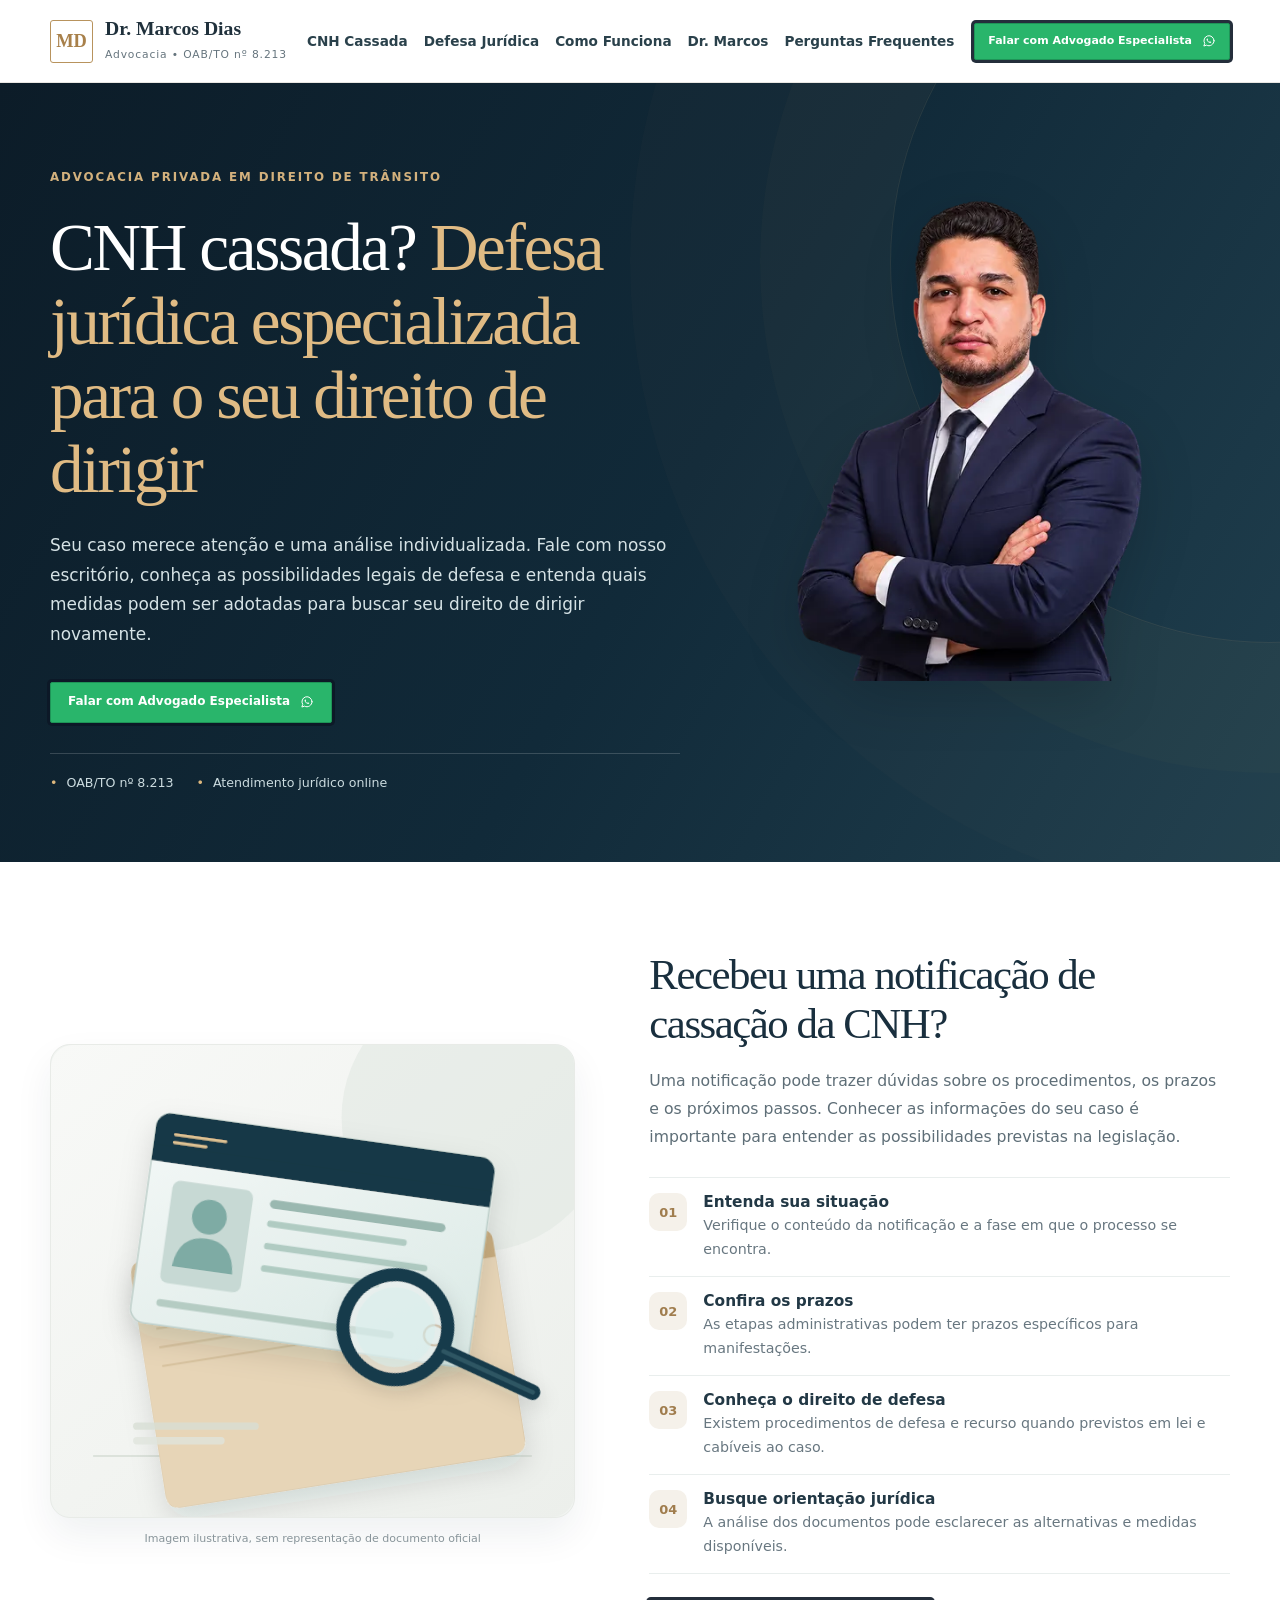
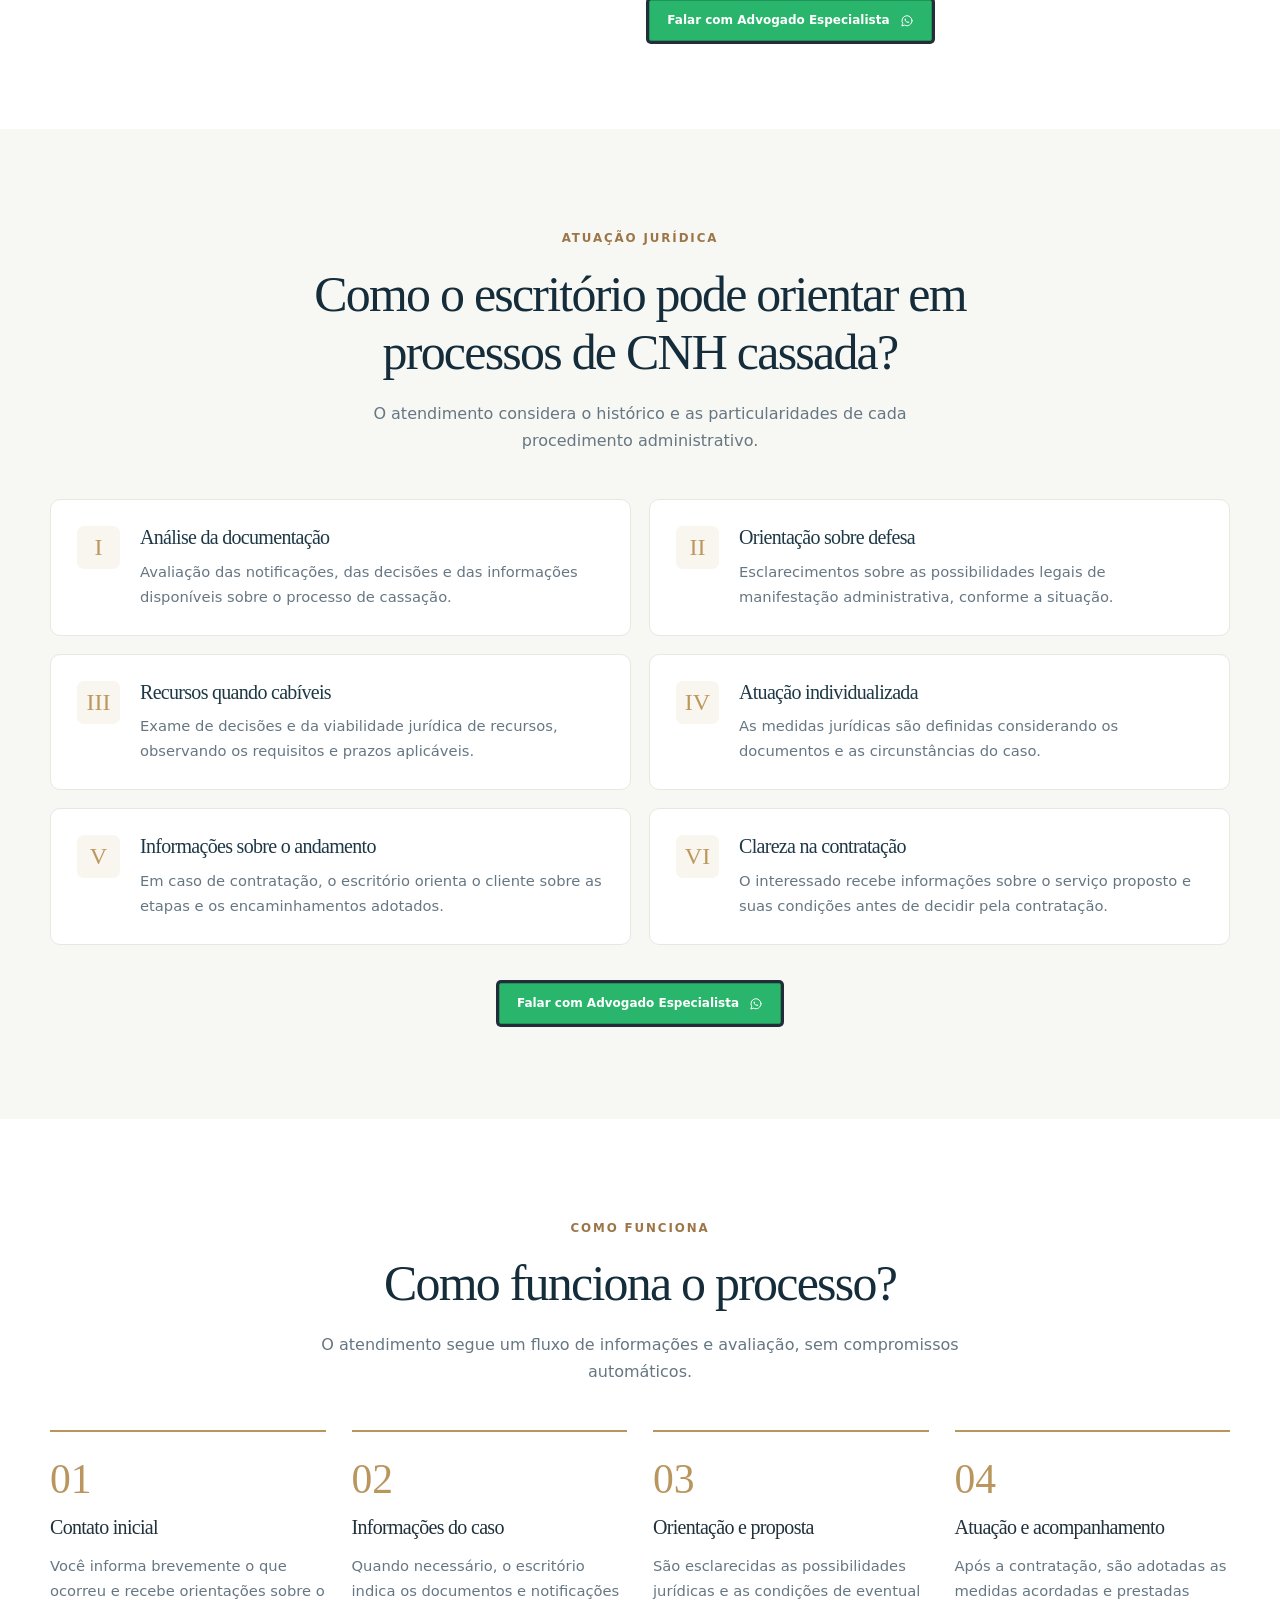
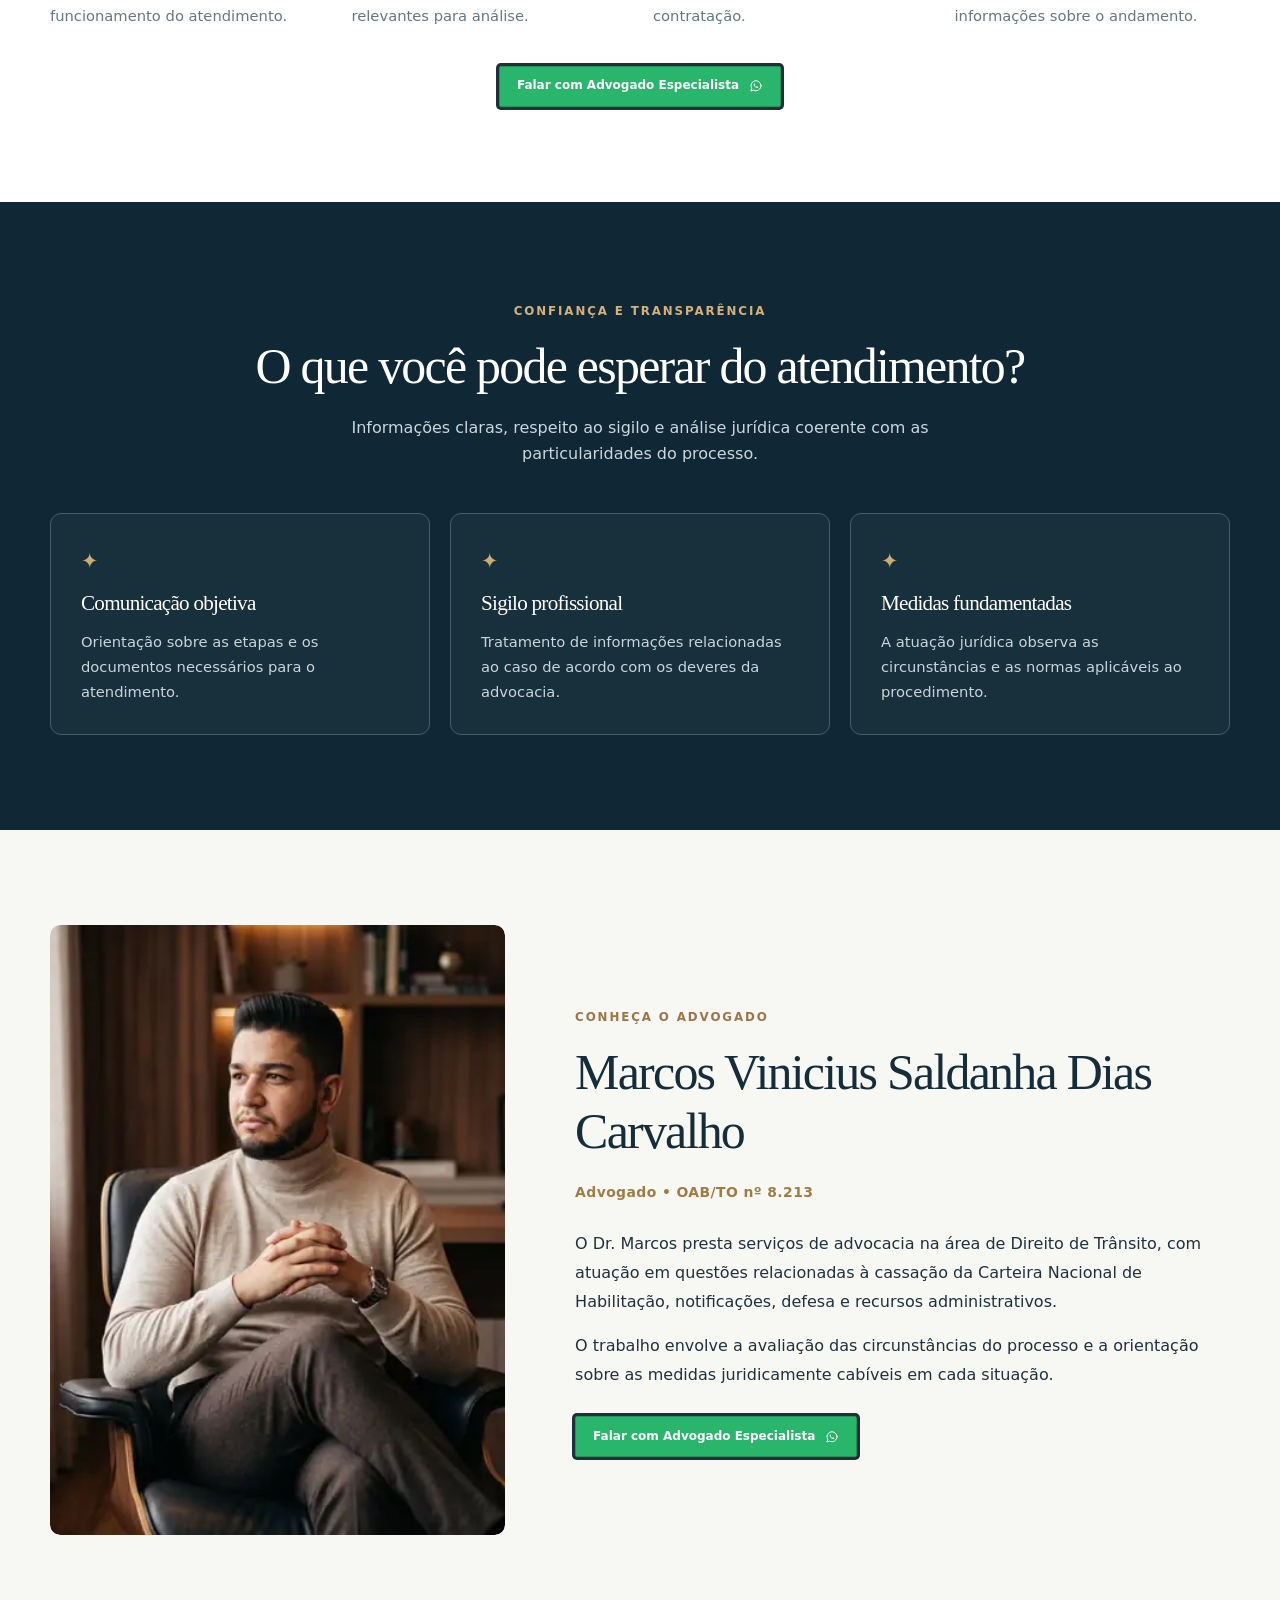
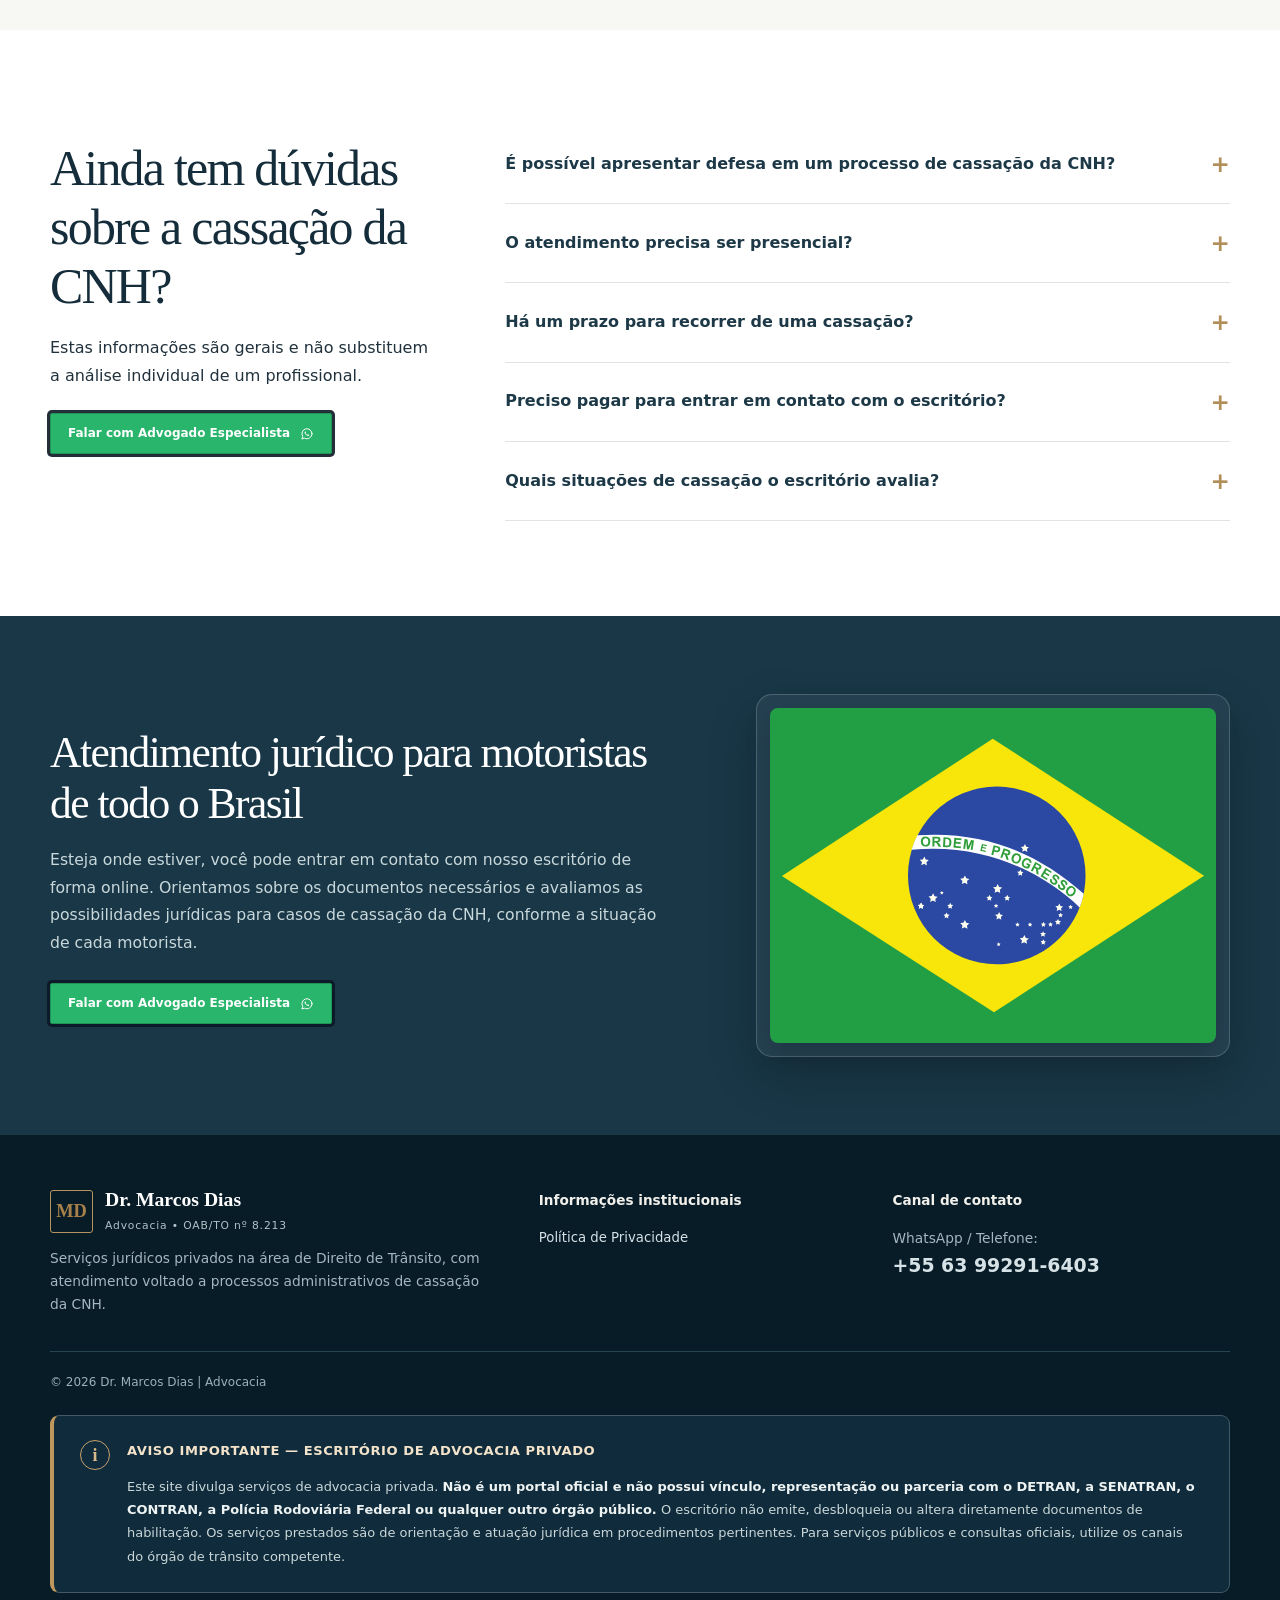
==== commit af14fc28: "Remover páginas de contato e sobre; manter apenas política de privacidade" ====
--- a/conferencia-headline-20261119.html
+++ b/conferencia-headline-20261119.html
@@ -24,10 +24,10 @@
       <span><b>Dr. Marcos Dias</b><small>Advocacia • OAB/TO nº 8.213</small></span>
     </a>
     <nav class="lp-nav" aria-label="Menu principal">
-      <a href="#situacao">CNH Cassada</a><a href="#atuacao">Defesa Jurídica</a><a href="#etapas">Como Funciona</a><a href="#advogado">Dr. Marcos</a><a href="#duvidas">Perguntas Frequentes</a><a href="./contato.html">Contato</a>
+      <a href="#situacao">CNH Cassada</a><a href="#atuacao">Defesa Jurídica</a><a href="#etapas">Como Funciona</a><a href="#advogado">Dr. Marcos</a><a href="#duvidas">Perguntas Frequentes</a>
     </nav>
     <a class="lp-btn lp-btn-sm lp-btn-dark lp-header-button wa-cta" href="https://wa.me/5563992916403?text=Ol%C3%A1!%20estou%20vindo%20do%20google%20e%20procuro%20por%20advogado%20especialista%20em%20direito%20de%20transito" target="_blank" rel="noopener noreferrer" aria-label="Falar com advogado especialista no WhatsApp"><svg class="wa-cta-icon" viewBox="0 0 24 24" aria-hidden="true" focusable="false" fill="none" xmlns="http://www.w3.org/2000/svg"><path d="M20.6 11.6a8.6 8.6 0 0 1-12.8 7.5L3.2 20.6l1.5-4.5A8.6 8.6 0 1 1 20.6 11.6Z" stroke="currentColor" stroke-width="1.7" stroke-linecap="round" stroke-linejoin="round"/><path d="M8.4 8c-.5.3-.8 1.1-.5 2.1.5 1.7 2.7 4 4.7 4.9 1.2.5 2.5.3 3-.3l.4-.9-2.7-1.3-.9 1c-1.2-.6-2.2-1.6-2.9-2.9l.9-.9-1.2-2.3-.8.6Z" fill="currentColor"/></svg><span class="wa-cta-copy"><span class="wa-cta-label">Falar com Advogado Especialista</span></span></a>
-    <details class="lp-mobile-menu"><summary aria-label="Abrir menu">Menu <span aria-hidden="true">☰</span></summary><nav aria-label="Menu para celular"><a href="#situacao">CNH Cassada</a><a href="#atuacao">Defesa Jurídica</a><a href="#etapas">Como Funciona</a><a href="#advogado">Dr. Marcos</a><a href="#duvidas">Perguntas Frequentes</a><a href="./contato.html">Contato</a></nav></details>
+    <details class="lp-mobile-menu"><summary aria-label="Abrir menu">Menu <span aria-hidden="true">☰</span></summary><nav aria-label="Menu para celular"><a href="#situacao">CNH Cassada</a><a href="#atuacao">Defesa Jurídica</a><a href="#etapas">Como Funciona</a><a href="#advogado">Dr. Marcos</a><a href="#duvidas">Perguntas Frequentes</a></nav></details>
   </div>
 </header>
 
@@ -147,7 +147,7 @@
 
 <footer class="lp-footer">
  <div class="lp-container">
-   <div class="lp-footer-top"><div><a class="lp-brand lp-brand-footer" href="#inicio"><span class="lp-monogram" aria-hidden="true">MD</span><span><b>Dr. Marcos Dias</b><small>Advocacia • OAB/TO nº 8.213</small></span></a><p>Serviços jurídicos privados na área de Direito de Trânsito, com atendimento voltado a processos administrativos de cassação da CNH.</p></div><div><strong>Informações institucionais</strong><nav aria-label="Links institucionais"><a href="./sobre.html">Sobre o advogado</a><a href="./contato.html">Contato</a><a href="./politica-de-privacidade.html">Política de Privacidade</a></nav></div><div><strong>Canal de contato</strong><p>WhatsApp / Telefone:</p><a class="lp-footer-phone" href="https://wa.me/5563992916403?text=Ol%C3%A1!%20estou%20vindo%20do%20google%20e%20procuro%20por%20advogado%20especialista%20em%20direito%20de%20transito" target="_blank" rel="noopener noreferrer">+55 63 99291-6403</a></div></div>
+   <div class="lp-footer-top"><div><a class="lp-brand lp-brand-footer" href="#inicio"><span class="lp-monogram" aria-hidden="true">MD</span><span><b>Dr. Marcos Dias</b><small>Advocacia • OAB/TO nº 8.213</small></span></a><p>Serviços jurídicos privados na área de Direito de Trânsito, com atendimento voltado a processos administrativos de cassação da CNH.</p></div><div><strong>Informações institucionais</strong><nav aria-label="Links institucionais"><a href="./politica-de-privacidade.html">Política de Privacidade</a></nav></div><div><strong>Canal de contato</strong><p>WhatsApp / Telefone:</p><a class="lp-footer-phone" href="https://wa.me/5563992916403?text=Ol%C3%A1!%20estou%20vindo%20do%20google%20e%20procuro%20por%20advogado%20especialista%20em%20direito%20de%20transito" target="_blank" rel="noopener noreferrer">+55 63 99291-6403</a></div></div>
    <div class="lp-copyright">© 2026 Dr. Marcos Dias | Advocacia</div>
    <div class="disclaimer-publico" role="note" aria-label="Aviso institucional: advocacia independente"><div class="disclaimer-publico__icon" aria-hidden="true">i</div><div><strong>AVISO IMPORTANTE — ESCRITÓRIO DE ADVOCACIA PRIVADO</strong><p>Este site divulga serviços de advocacia privada. <strong>Não é um portal oficial e não possui vínculo, representação ou parceria com o DETRAN, a SENATRAN, o CONTRAN, a Polícia Rodoviária Federal ou qualquer outro órgão público.</strong> O escritório não emite, desbloqueia ou altera diretamente documentos de habilitação. Os serviços prestados são de orientação e atuação jurídica em procedimentos pertinentes. Para serviços públicos e consultas oficiais, utilize os canais do órgão de trânsito competente.</p></div></div>
  </div>
